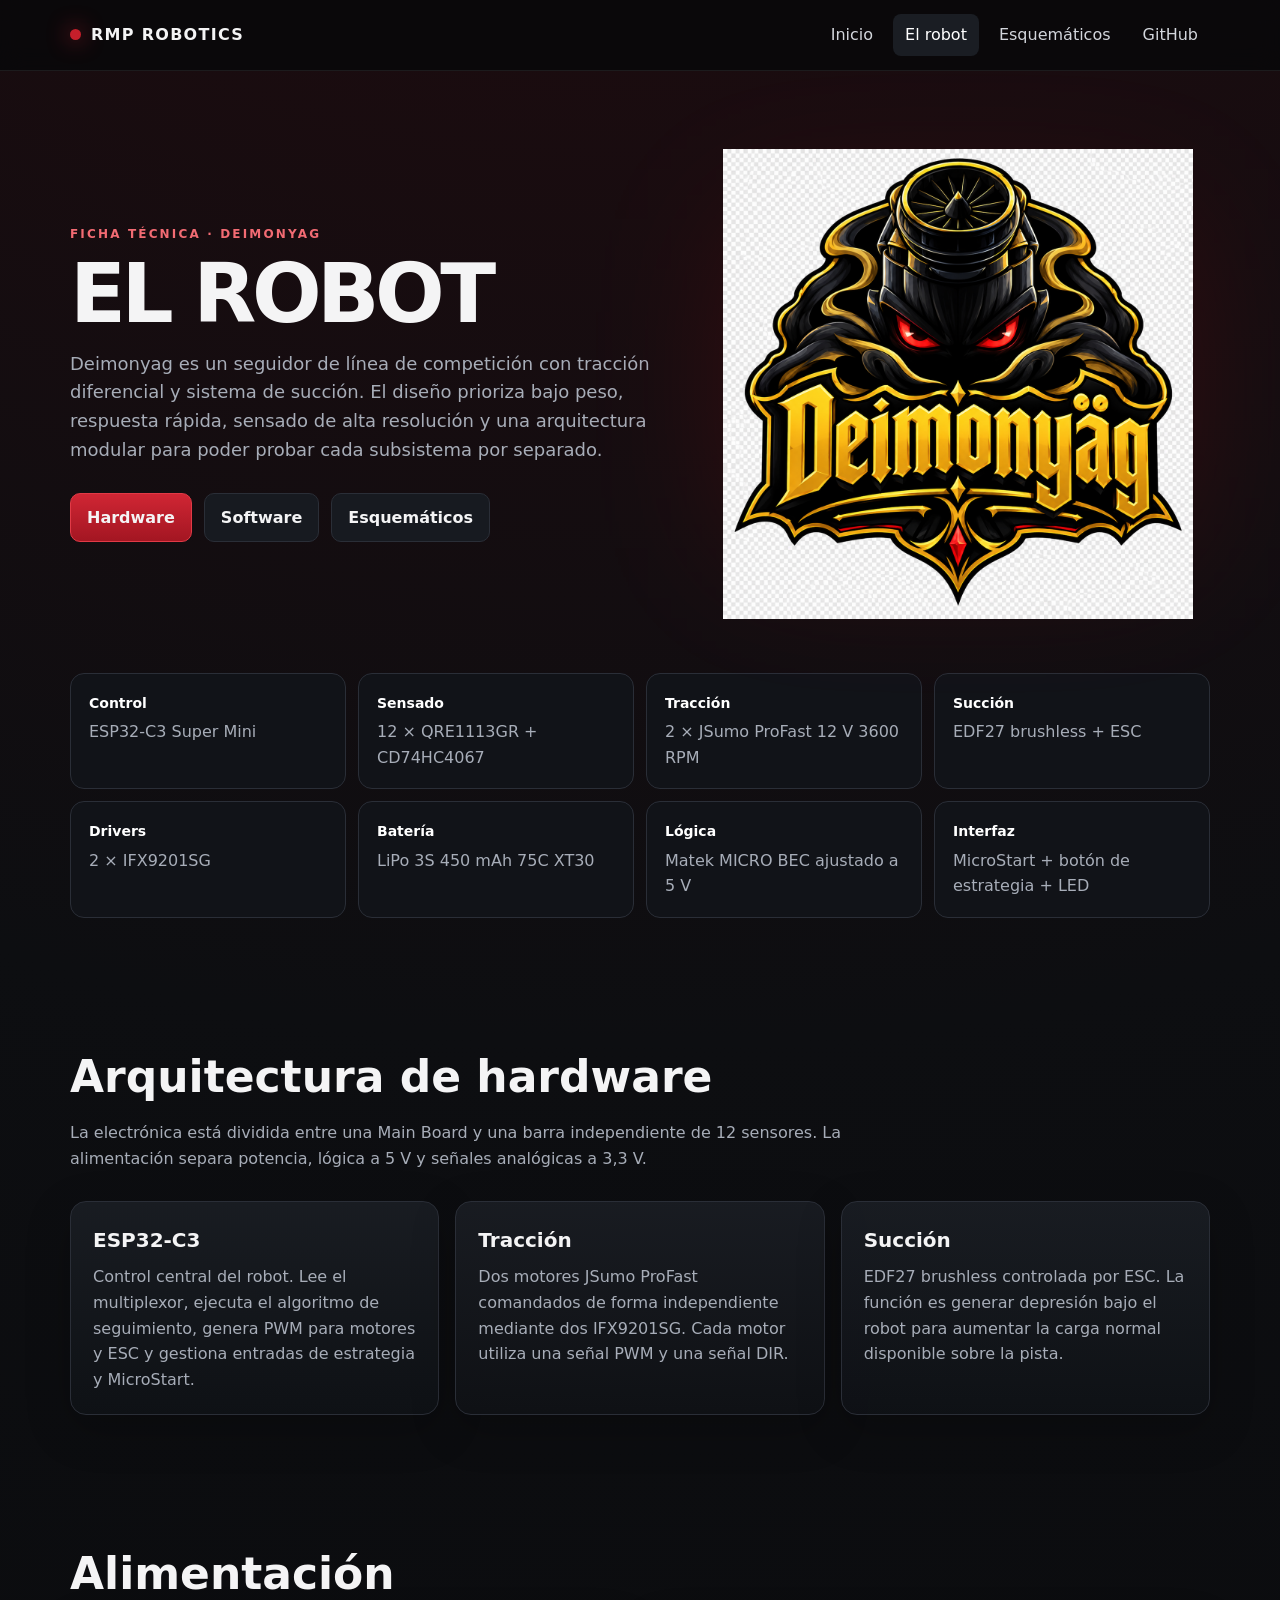
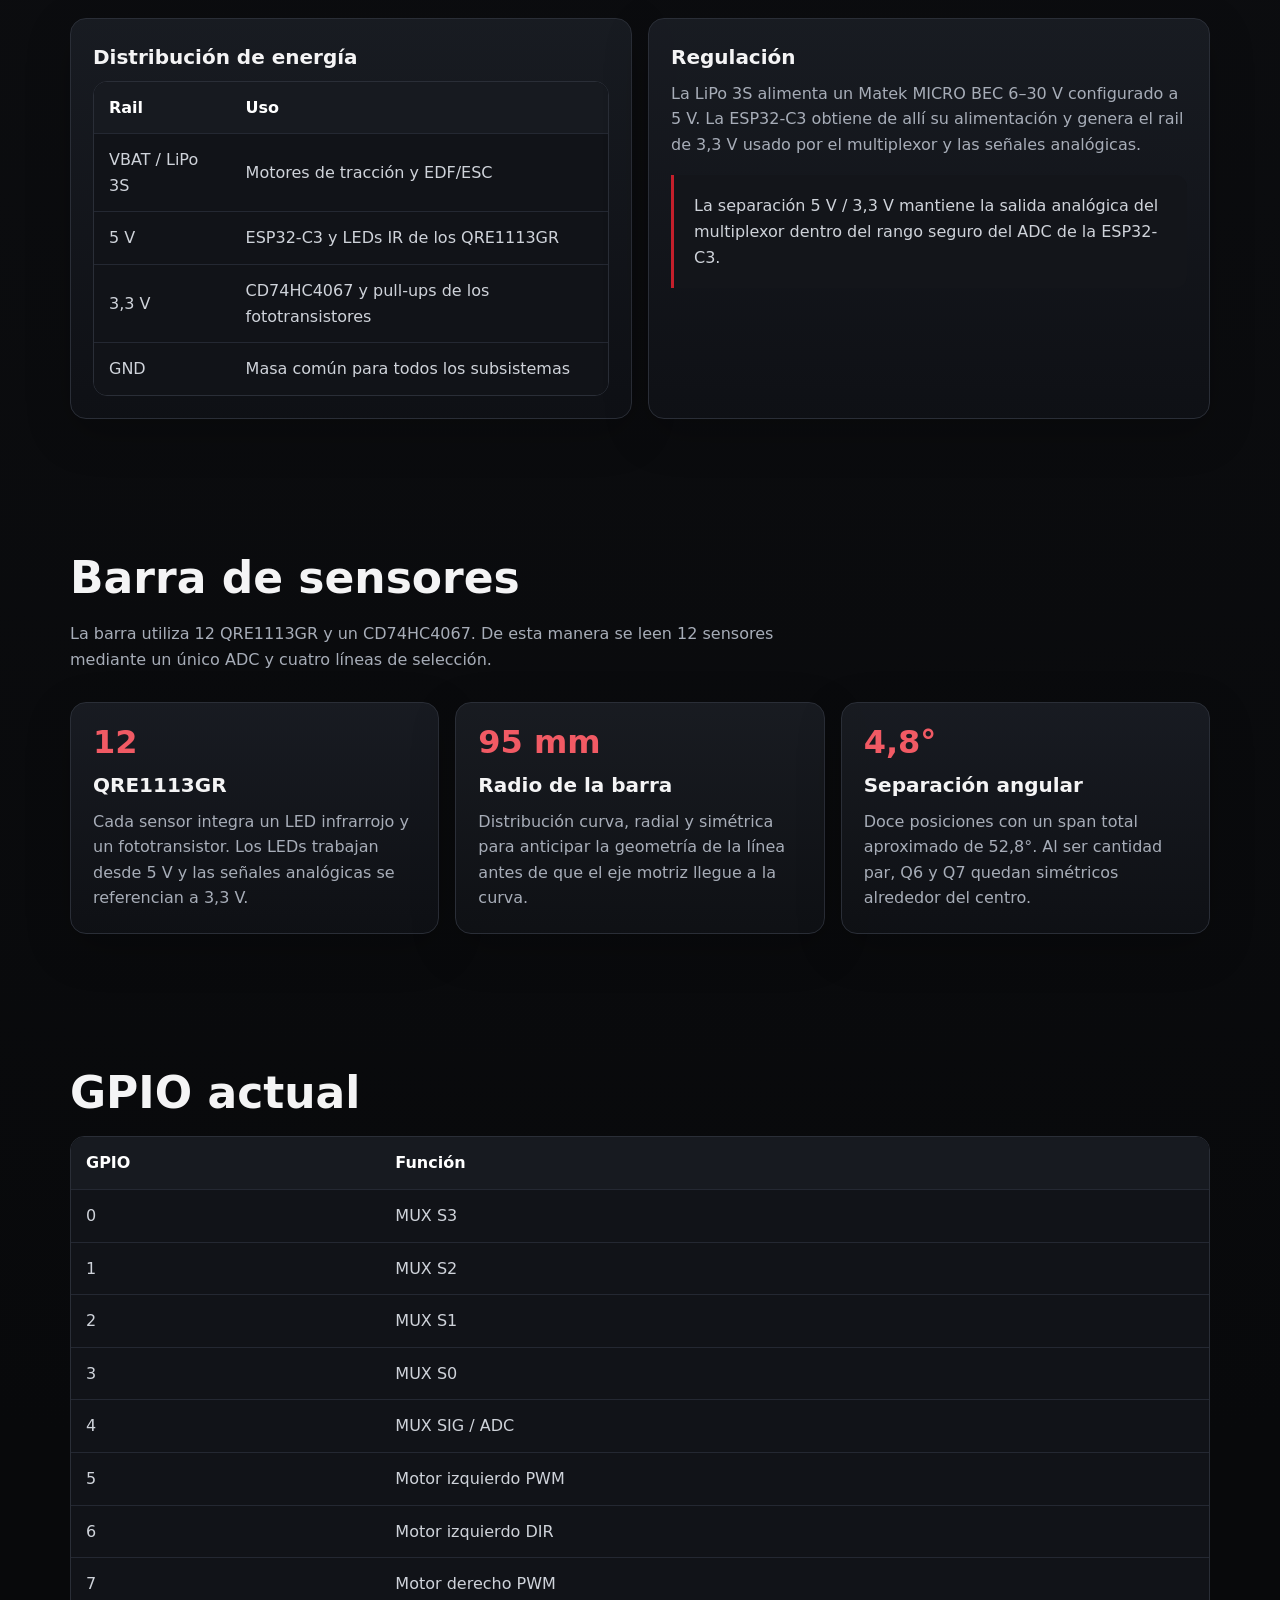
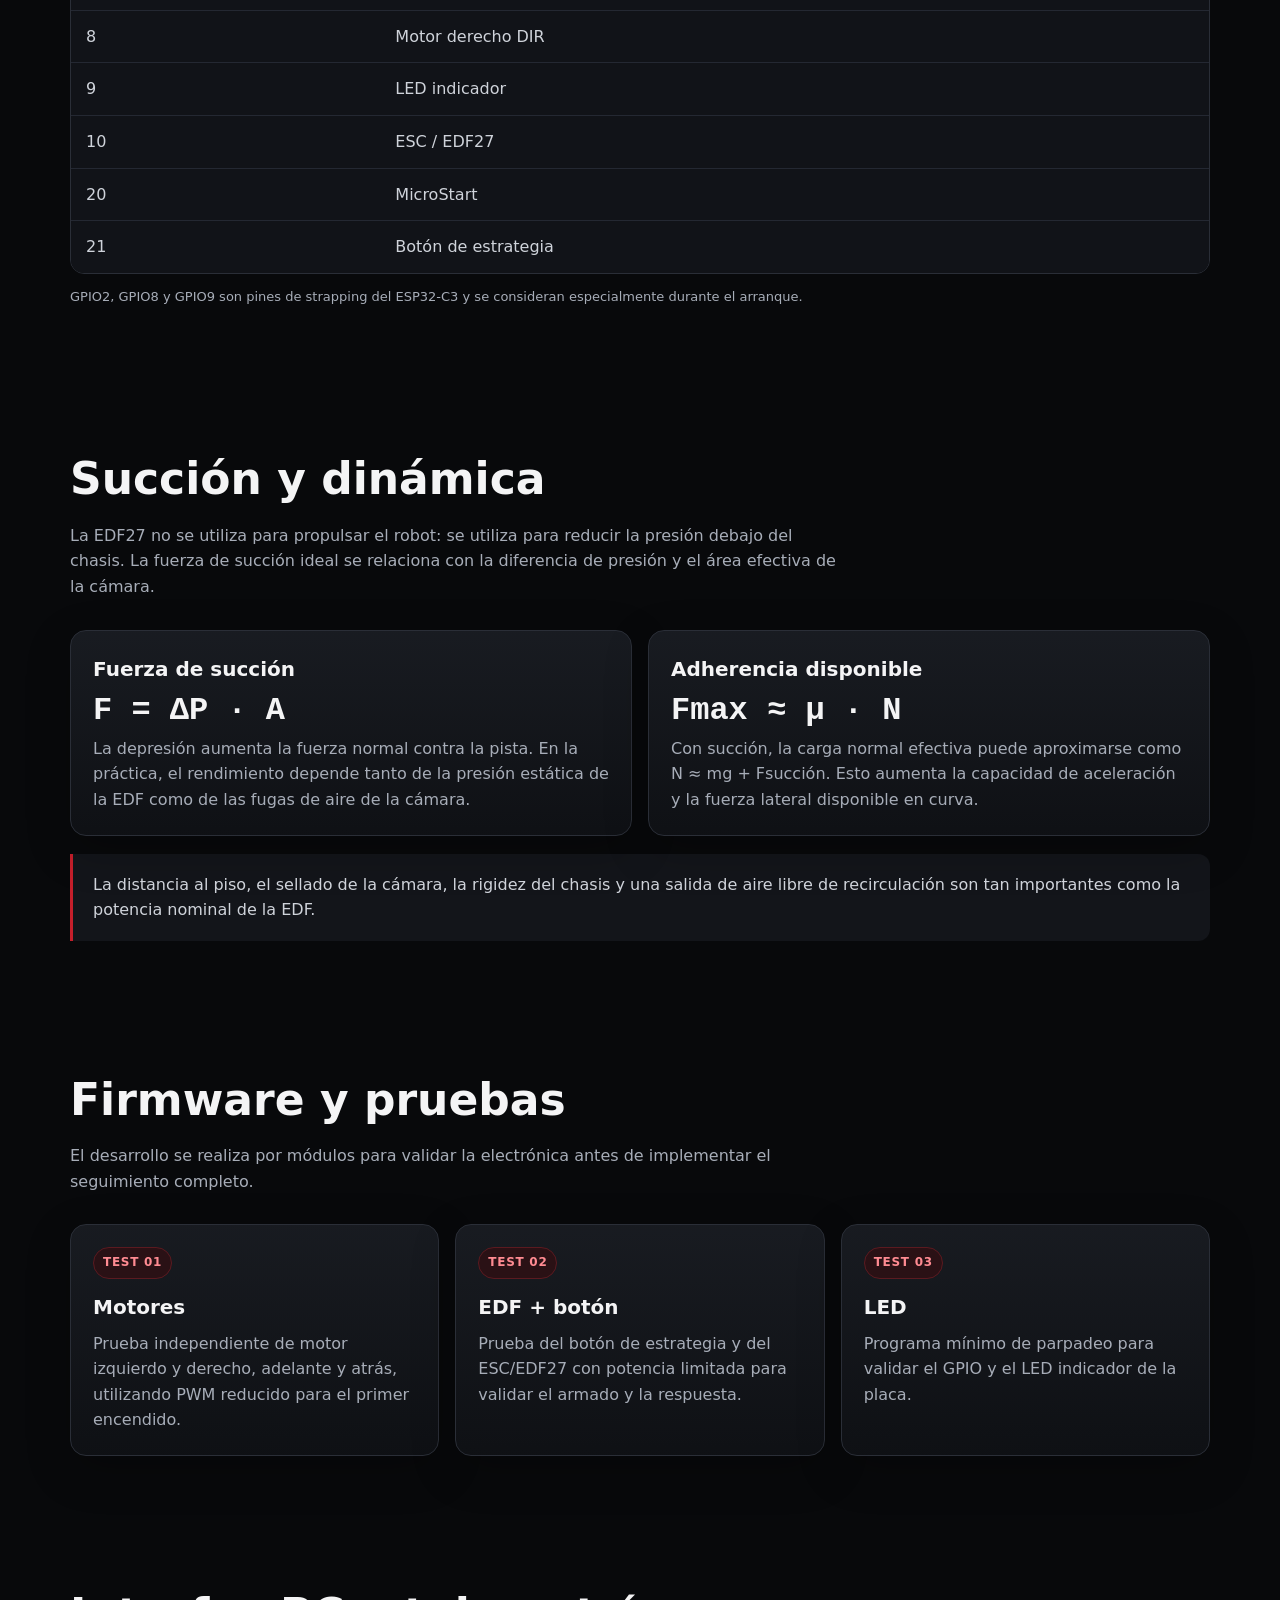
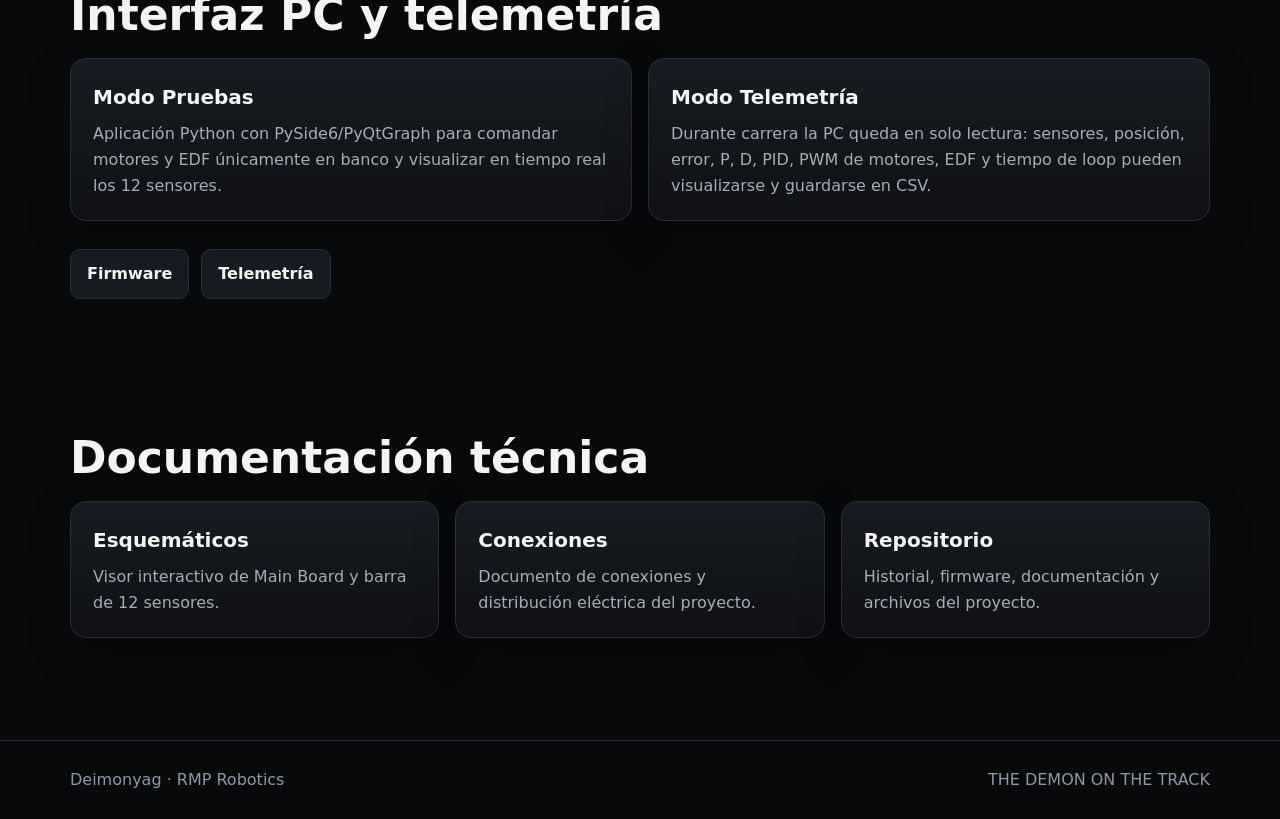
==== robot.html @ 83cc956a "Crear página técnica exclusiva de Deimonyag" ====
<!doctype html>
<html lang="es">
<head>
<meta charset="utf-8">
<meta name="viewport" content="width=device-width,initial-scale=1">
<meta name="description" content="Información técnica completa de Deimonyag, robot seguidor de línea de RMP Robotics.">
<title>Deimonyag · El robot</title>
<link rel="stylesheet" href="styles.css">
</head>
<body>
<header class="site-header">
  <nav class="nav">
    <a class="brand" href="index.html"><span class="brand-mark"></span> RMP ROBOTICS</a>
    <div class="nav-links">
      <a href="index.html">Inicio</a>
      <a class="active" href="robot.html">El robot</a>
      <a href="schematics.html">Esquemáticos</a>
      <a href="https://github.com/srampello/RMP_Deimonyag">GitHub</a>
    </div>
  </nav>
</header>

<main>
  <section class="hero" style="padding-bottom:30px">
    <div>
      <div class="eyebrow">Ficha técnica · Deimonyag</div>
      <h1 style="font-size:clamp(46px,7vw,82px)">EL ROBOT</h1>
      <p class="lead">Deimonyag es un seguidor de línea de competición con tracción diferencial y sistema de succión. El diseño prioriza bajo peso, respuesta rápida, sensado de alta resolución y una arquitectura modular para poder probar cada subsistema por separado.</p>
      <div class="actions">
        <a class="btn primary" href="#hardware">Hardware</a>
        <a class="btn" href="#software">Software</a>
        <a class="btn" href="schematics.html">Esquemáticos</a>
      </div>
    </div>
    <div class="hero-art"><img src="images/deimonyag.png" alt="Deimonyag"></div>
  </section>

  <section class="section tight">
    <div class="spec-grid">
      <div class="spec"><strong>Control</strong><span>ESP32-C3 Super Mini</span></div>
      <div class="spec"><strong>Sensado</strong><span>12 × QRE1113GR + CD74HC4067</span></div>
      <div class="spec"><strong>Tracción</strong><span>2 × JSumo ProFast 12 V 3600 RPM</span></div>
      <div class="spec"><strong>Succión</strong><span>EDF27 brushless + ESC</span></div>
      <div class="spec"><strong>Drivers</strong><span>2 × IFX9201SG</span></div>
      <div class="spec"><strong>Batería</strong><span>LiPo 3S 450 mAh 75C XT30</span></div>
      <div class="spec"><strong>Lógica</strong><span>Matek MICRO BEC ajustado a 5 V</span></div>
      <div class="spec"><strong>Interfaz</strong><span>MicroStart + botón de estrategia + LED</span></div>
    </div>
  </section>

  <section class="section" id="hardware">
    <h2 class="section-title">Arquitectura de hardware</h2>
    <p class="section-copy">La electrónica está dividida entre una Main Board y una barra independiente de 12 sensores. La alimentación separa potencia, lógica a 5 V y señales analógicas a 3,3 V.</p>
    <div class="grid">
      <div class="card"><h3>ESP32-C3</h3><p>Control central del robot. Lee el multiplexor, ejecuta el algoritmo de seguimiento, genera PWM para motores y ESC y gestiona entradas de estrategia y MicroStart.</p></div>
      <div class="card"><h3>Tracción</h3><p>Dos motores JSumo ProFast comandados de forma independiente mediante dos IFX9201SG. Cada motor utiliza una señal PWM y una señal DIR.</p></div>
      <div class="card"><h3>Succión</h3><p>EDF27 brushless controlada por ESC. La función es generar depresión bajo el robot para aumentar la carga normal disponible sobre la pista.</p></div>
    </div>
  </section>

  <section class="section">
    <h2 class="section-title">Alimentación</h2>
    <div class="grid two">
      <div class="card">
        <h3>Distribución de energía</h3>
        <div class="table-wrap">
          <table>
            <thead><tr><th>Rail</th><th>Uso</th></tr></thead>
            <tbody>
              <tr><td>VBAT / LiPo 3S</td><td>Motores de tracción y EDF/ESC</td></tr>
              <tr><td>5 V</td><td>ESP32-C3 y LEDs IR de los QRE1113GR</td></tr>
              <tr><td>3,3 V</td><td>CD74HC4067 y pull-ups de los fototransistores</td></tr>
              <tr><td>GND</td><td>Masa común para todos los subsistemas</td></tr>
            </tbody>
          </table>
        </div>
      </div>
      <div class="card">
        <h3>Regulación</h3>
        <p>La LiPo 3S alimenta un Matek MICRO BEC 6–30 V configurado a 5 V. La ESP32-C3 obtiene de allí su alimentación y genera el rail de 3,3 V usado por el multiplexor y las señales analógicas.</p>
        <div class="callout" style="margin-top:18px">La separación 5 V / 3,3 V mantiene la salida analógica del multiplexor dentro del rango seguro del ADC de la ESP32-C3.</div>
      </div>
    </div>
  </section>

  <section class="section" id="sensores">
    <h2 class="section-title">Barra de sensores</h2>
    <p class="section-copy">La barra utiliza 12 QRE1113GR y un CD74HC4067. De esta manera se leen 12 sensores mediante un único ADC y cuatro líneas de selección.</p>
    <div class="grid">
      <div class="card"><div class="big accent">12</div><h3>QRE1113GR</h3><p>Cada sensor integra un LED infrarrojo y un fototransistor. Los LEDs trabajan desde 5 V y las señales analógicas se referencian a 3,3 V.</p></div>
      <div class="card"><div class="big accent">95 mm</div><h3>Radio de la barra</h3><p>Distribución curva, radial y simétrica para anticipar la geometría de la línea antes de que el eje motriz llegue a la curva.</p></div>
      <div class="card"><div class="big accent">4,8°</div><h3>Separación angular</h3><p>Doce posiciones con un span total aproximado de 52,8°. Al ser cantidad par, Q6 y Q7 quedan simétricos alrededor del centro.</p></div>
    </div>
  </section>

  <section class="section">
    <h2 class="section-title">GPIO actual</h2>
    <div class="table-wrap">
      <table>
        <thead><tr><th>GPIO</th><th>Función</th></tr></thead>
        <tbody>
          <tr><td>0</td><td>MUX S3</td></tr>
          <tr><td>1</td><td>MUX S2</td></tr>
          <tr><td>2</td><td>MUX S1</td></tr>
          <tr><td>3</td><td>MUX S0</td></tr>
          <tr><td>4</td><td>MUX SIG / ADC</td></tr>
          <tr><td>5</td><td>Motor izquierdo PWM</td></tr>
          <tr><td>6</td><td>Motor izquierdo DIR</td></tr>
          <tr><td>7</td><td>Motor derecho PWM</td></tr>
          <tr><td>8</td><td>Motor derecho DIR</td></tr>
          <tr><td>9</td><td>LED indicador</td></tr>
          <tr><td>10</td><td>ESC / EDF27</td></tr>
          <tr><td>20</td><td>MicroStart</td></tr>
          <tr><td>21</td><td>Botón de estrategia</td></tr>
        </tbody>
      </table>
    </div>
    <p class="small">GPIO2, GPIO8 y GPIO9 son pines de strapping del ESP32-C3 y se consideran especialmente durante el arranque.</p>
  </section>

  <section class="section">
    <h2 class="section-title">Succión y dinámica</h2>
    <p class="section-copy">La EDF27 no se utiliza para propulsar el robot: se utiliza para reducir la presión debajo del chasis. La fuerza de succión ideal se relaciona con la diferencia de presión y el área efectiva de la cámara.</p>
    <div class="grid two">
      <div class="card"><h3>Fuerza de succión</h3><div class="big mono">F = ΔP · A</div><p>La depresión aumenta la fuerza normal contra la pista. En la práctica, el rendimiento depende tanto de la presión estática de la EDF como de las fugas de aire de la cámara.</p></div>
      <div class="card"><h3>Adherencia disponible</h3><div class="big mono">Fmax ≈ μ · N</div><p>Con succión, la carga normal efectiva puede aproximarse como N ≈ mg + Fsucción. Esto aumenta la capacidad de aceleración y la fuerza lateral disponible en curva.</p></div>
    </div>
    <div class="callout" style="margin-top:18px">La distancia al piso, el sellado de la cámara, la rigidez del chasis y una salida de aire libre de recirculación son tan importantes como la potencia nominal de la EDF.</div>
  </section>

  <section class="section" id="software">
    <h2 class="section-title">Firmware y pruebas</h2>
    <p class="section-copy">El desarrollo se realiza por módulos para validar la electrónica antes de implementar el seguimiento completo.</p>
    <div class="grid">
      <div class="card"><span class="pill">TEST 01</span><h3 style="margin-top:12px">Motores</h3><p>Prueba independiente de motor izquierdo y derecho, adelante y atrás, utilizando PWM reducido para el primer encendido.</p></div>
      <div class="card"><span class="pill">TEST 02</span><h3 style="margin-top:12px">EDF + botón</h3><p>Prueba del botón de estrategia y del ESC/EDF27 con potencia limitada para validar el armado y la respuesta.</p></div>
      <div class="card"><span class="pill">TEST 03</span><h3 style="margin-top:12px">LED</h3><p>Programa mínimo de parpadeo para validar el GPIO y el LED indicador de la placa.</p></div>
    </div>
  </section>

  <section class="section">
    <h2 class="section-title">Interfaz PC y telemetría</h2>
    <div class="grid two">
      <div class="card"><h3>Modo Pruebas</h3><p>Aplicación Python con PySide6/PyQtGraph para comandar motores y EDF únicamente en banco y visualizar en tiempo real los 12 sensores.</p></div>
      <div class="card"><h3>Modo Telemetría</h3><p>Durante carrera la PC queda en solo lectura: sensores, posición, error, P, D, PID, PWM de motores, EDF y tiempo de loop pueden visualizarse y guardarse en CSV.</p></div>
    </div>
    <div class="actions"><a class="btn" href="https://github.com/srampello/RMP_Deimonyag/tree/master/firmware">Firmware</a><a class="btn" href="https://github.com/srampello/RMP_Deimonyag/tree/master/telemetry">Telemetría</a></div>
  </section>

  <section class="section">
    <h2 class="section-title">Documentación técnica</h2>
    <div class="grid">
      <a class="card" href="schematics.html"><h3>Esquemáticos</h3><p>Visor interactivo de Main Board y barra de 12 sensores.</p></a>
      <a class="card" href="https://github.com/srampello/RMP_Deimonyag/blob/master/docs/CONEXIONES.md"><h3>Conexiones</h3><p>Documento de conexiones y distribución eléctrica del proyecto.</p></a>
      <a class="card" href="https://github.com/srampello/RMP_Deimonyag"><h3>Repositorio</h3><p>Historial, firmware, documentación y archivos del proyecto.</p></a>
    </div>
  </section>
</main>

<footer class="site-footer"><div class="footer-inner"><span>Deimonyag · RMP Robotics</span><span>THE DEMON ON THE TRACK</span></div></footer>
</body>
</html>
---- styles.css ----
:root{--bg:#08090b;--panel:#111318;--panel2:#171a20;--line:#2a2e37;--text:#f4f4f5;--muted:#a7adb8;--red:#c51f2b;--red2:#7f111b;--white:#fff;--max:1180px;font-family:Inter,ui-sans-serif,system-ui,-apple-system,Segoe UI,Roboto,Arial,sans-serif;color-scheme:dark}*{box-sizing:border-box}html{scroll-behavior:smooth}body{margin:0;background:radial-gradient(circle at 50% -20%,#2a090d 0,#0d0e11 32%,#08090b 62%);color:var(--text);line-height:1.6}a{color:inherit;text-decoration:none}img{max-width:100%;display:block}.site-header{position:sticky;top:0;z-index:30;background:rgba(8,9,11,.88);backdrop-filter:blur(12px);border-bottom:1px solid rgba(255,255,255,.08)}.nav{max-width:var(--max);margin:auto;padding:14px 20px;display:flex;align-items:center;gap:18px}.brand{display:flex;align-items:center;gap:10px;font-weight:800;letter-spacing:.08em}.brand-mark{width:11px;height:11px;border-radius:50%;background:var(--red);box-shadow:0 0 22px var(--red)}.nav-links{margin-left:auto;display:flex;gap:8px;flex-wrap:wrap}.nav-links a{padding:8px 12px;border-radius:8px;color:#d3d6dc}.nav-links a:hover,.nav-links a.active{background:#1a1d23;color:#fff}.hero{max-width:var(--max);margin:auto;padding:78px 20px 54px;display:grid;grid-template-columns:1.08fr .92fr;gap:44px;align-items:center}.eyebrow{color:#f26b73;font-size:12px;font-weight:800;letter-spacing:.18em;text-transform:uppercase}.hero h1{font-size:clamp(48px,8vw,92px);line-height:.92;margin:12px 0 18px;letter-spacing:-.055em}.tagline{font-size:clamp(17px,2vw,24px);font-weight:700;color:#dfe2e8;letter-spacing:.08em}.lead{max-width:700px;color:var(--muted);font-size:18px}.actions{display:flex;gap:12px;flex-wrap:wrap;margin-top:28px}.btn{display:inline-flex;align-items:center;justify-content:center;padding:11px 16px;border-radius:10px;border:1px solid var(--line);background:#171a20;font-weight:700}.btn.primary{background:linear-gradient(180deg,#d02634,#a31622);border-color:#e13a46}.btn:hover{transform:translateY(-1px);filter:brightness(1.08)}.hero-art{position:relative}.hero-art:before{content:"";position:absolute;inset:15% 7%;background:#b20f1a;filter:blur(75px);opacity:.22}.hero-art img{position:relative;margin:auto;max-height:470px;object-fit:contain}.section{max-width:var(--max);margin:auto;padding:62px 20px}.section.tight{padding-top:24px}.section-title{font-size:clamp(28px,4vw,44px);margin:0 0 8px}.section-copy{color:var(--muted);max-width:780px;margin:0 0 30px}.grid{display:grid;grid-template-columns:repeat(3,1fr);gap:16px}.grid.two{grid-template-columns:repeat(2,1fr)}.card{background:linear-gradient(180deg,rgba(25,28,34,.96),rgba(15,17,21,.96));border:1px solid var(--line);border-radius:16px;padding:22px;box-shadow:0 14px 45px rgba(0,0,0,.22)}.card h3{margin:0 0 8px;font-size:20px}.card p{margin:0;color:var(--muted)}.card .big{font-size:32px;font-weight:850;line-height:1.1;margin-bottom:8px}.accent{color:#f15a64}.spec-grid{display:grid;grid-template-columns:repeat(4,1fr);gap:12px}.spec{padding:18px;background:#111318;border:1px solid var(--line);border-radius:14px}.spec strong{display:block;font-size:14px;color:#fff}.spec span{display:block;color:var(--muted);margin-top:5px}.table-wrap{overflow:auto;border:1px solid var(--line);border-radius:14px}table{width:100%;border-collapse:collapse;background:#111318}th,td{padding:13px 15px;text-align:left;border-bottom:1px solid #242832}th{color:#fff;background:#171a20}td{color:#cfd3da}tr:last-child td{border-bottom:0}.callout{border-left:3px solid var(--red);background:#13151a;padding:18px 20px;border-radius:0 12px 12px 0;color:#cfd3da}.site-footer{margin-top:40px;border-top:1px solid var(--line);color:#9097a3}.footer-inner{max-width:var(--max);margin:auto;padding:26px 20px;display:flex;justify-content:space-between;gap:14px;flex-wrap:wrap}.viewer-shell{max-width:1500px;margin:auto;padding:20px}.viewer-tabs{display:flex;gap:8px;flex-wrap:wrap;margin:0 0 12px}.viewer-tabs button,.toolbar button{border:1px solid #343b46;background:#181d24;color:#fff;padding:8px 12px;border-radius:8px;cursor:pointer}.viewer-tabs button.active{background:#fff;color:#111}.viewer{height:calc(100vh - 225px);min-height:560px;border:1px solid var(--line);border-radius:14px;background:#fff;overflow:hidden;position:relative}.svg-stage{width:100%;height:100%;overflow:hidden;cursor:grab;position:relative;background:#fff}.svg-stage.dragging{cursor:grabbing}.svg-stage img{position:absolute;left:50%;top:50%;max-width:none;max-height:none;transform-origin:center center;user-select:none;-webkit-user-drag:none}.toolbar{position:absolute;right:12px;top:12px;z-index:3;display:flex;gap:6px}.toolbar button{background:#111d;backdrop-filter:blur(6px)}.hint{font-size:13px;color:var(--muted);margin:0 0 10px}.error{position:absolute;inset:0;display:flex;align-items:center;justify-content:center;padding:24px;color:#111;background:#fff;text-align:center;z-index:2}.hidden{display:none!important}.image-card{overflow:hidden;padding:0}.image-card img{width:100%;height:100%;min-height:280px;object-fit:cover}.pill{display:inline-flex;padding:5px 9px;border-radius:999px;background:#2a1115;border:1px solid #5b1a20;color:#ff8b92;font-size:12px;font-weight:800;letter-spacing:.06em}.mono{font-family:ui-monospace,SFMono-Regular,Menlo,Consolas,monospace}.small{font-size:13px;color:var(--muted)}@media(max-width:900px){.hero{grid-template-columns:1fr;padding-top:48px}.hero-art{order:-1}.hero-art img{max-height:320px}.grid,.grid.two,.spec-grid{grid-template-columns:1fr 1fr}.viewer{height:70vh;min-height:480px}}@media(max-width:620px){.nav{align-items:flex-start;flex-direction:column}.nav-links{margin-left:0}.hero h1{font-size:52px}.grid,.grid.two,.spec-grid{grid-template-columns:1fr}.section{padding:44px 16px}.hero{padding:38px 16px}.viewer-shell{padding:12px}.viewer{min-height:430px}.footer-inner{flex-direction:column}}
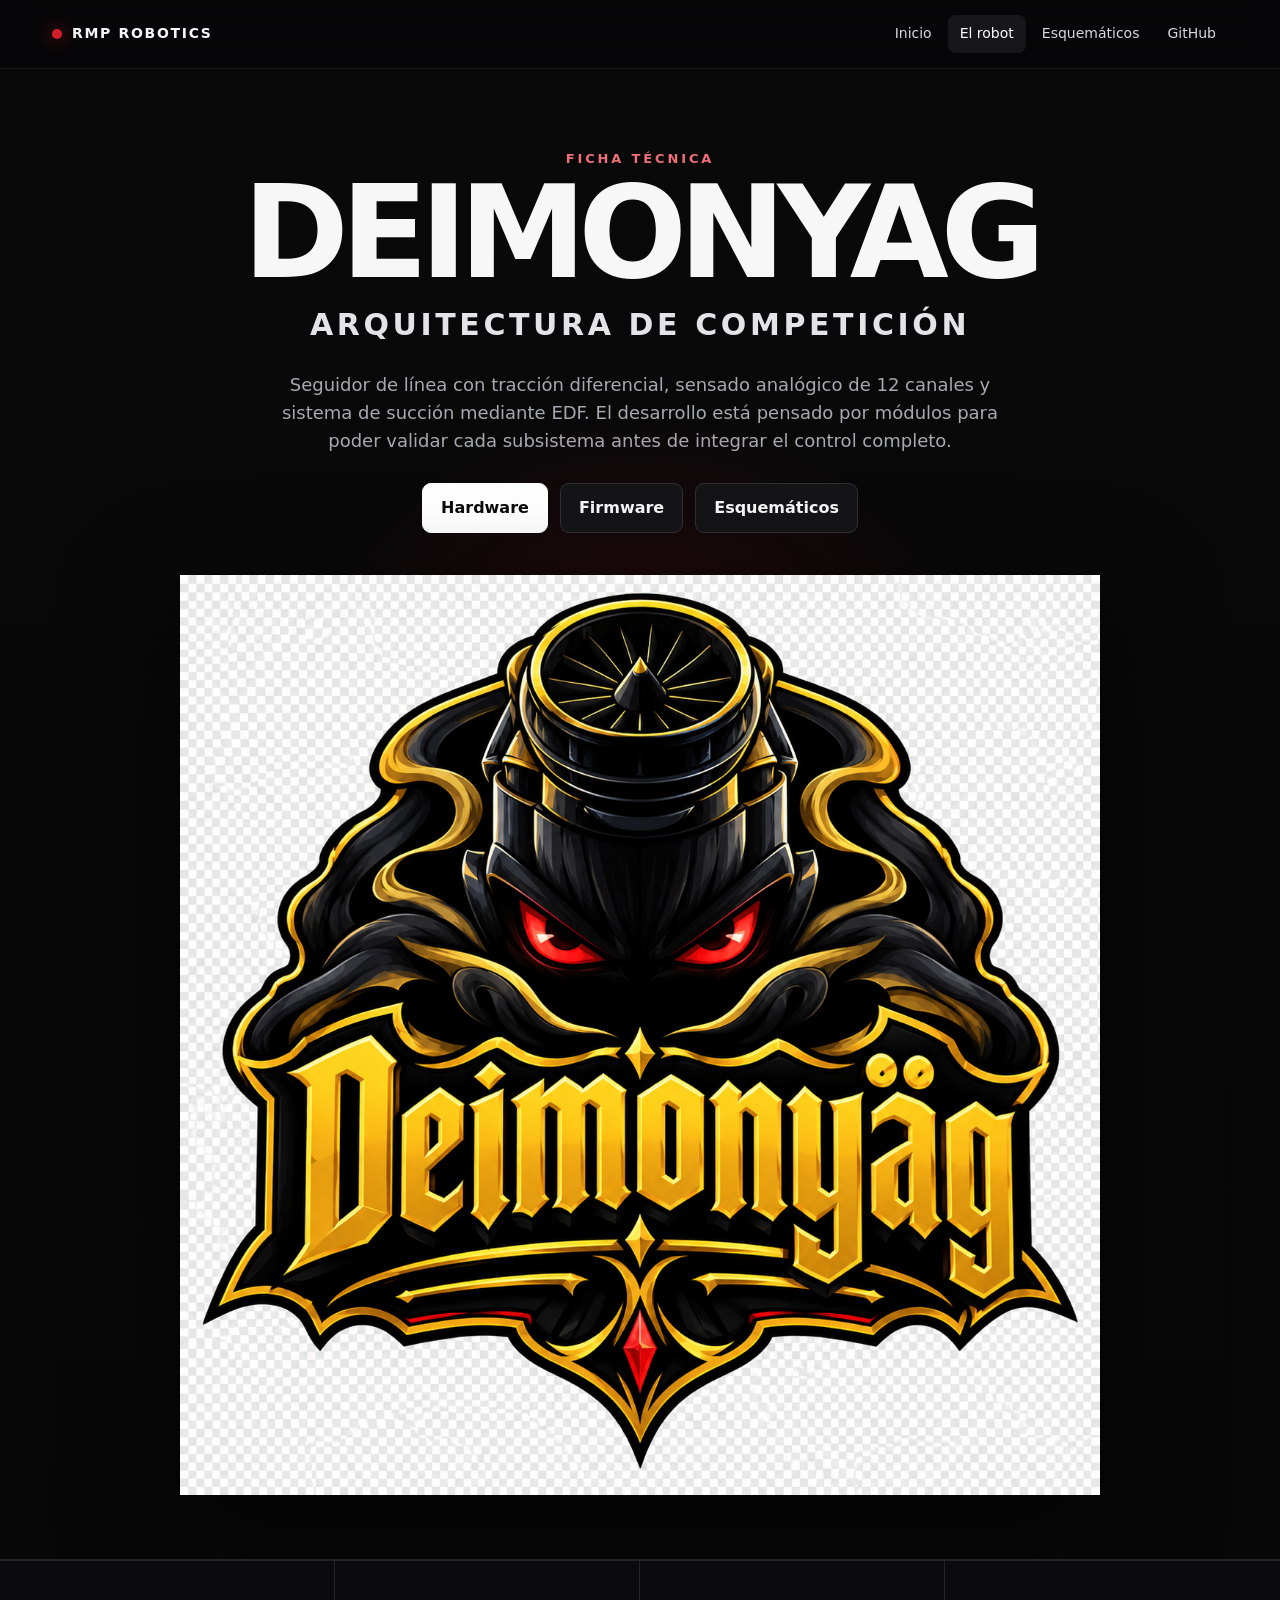
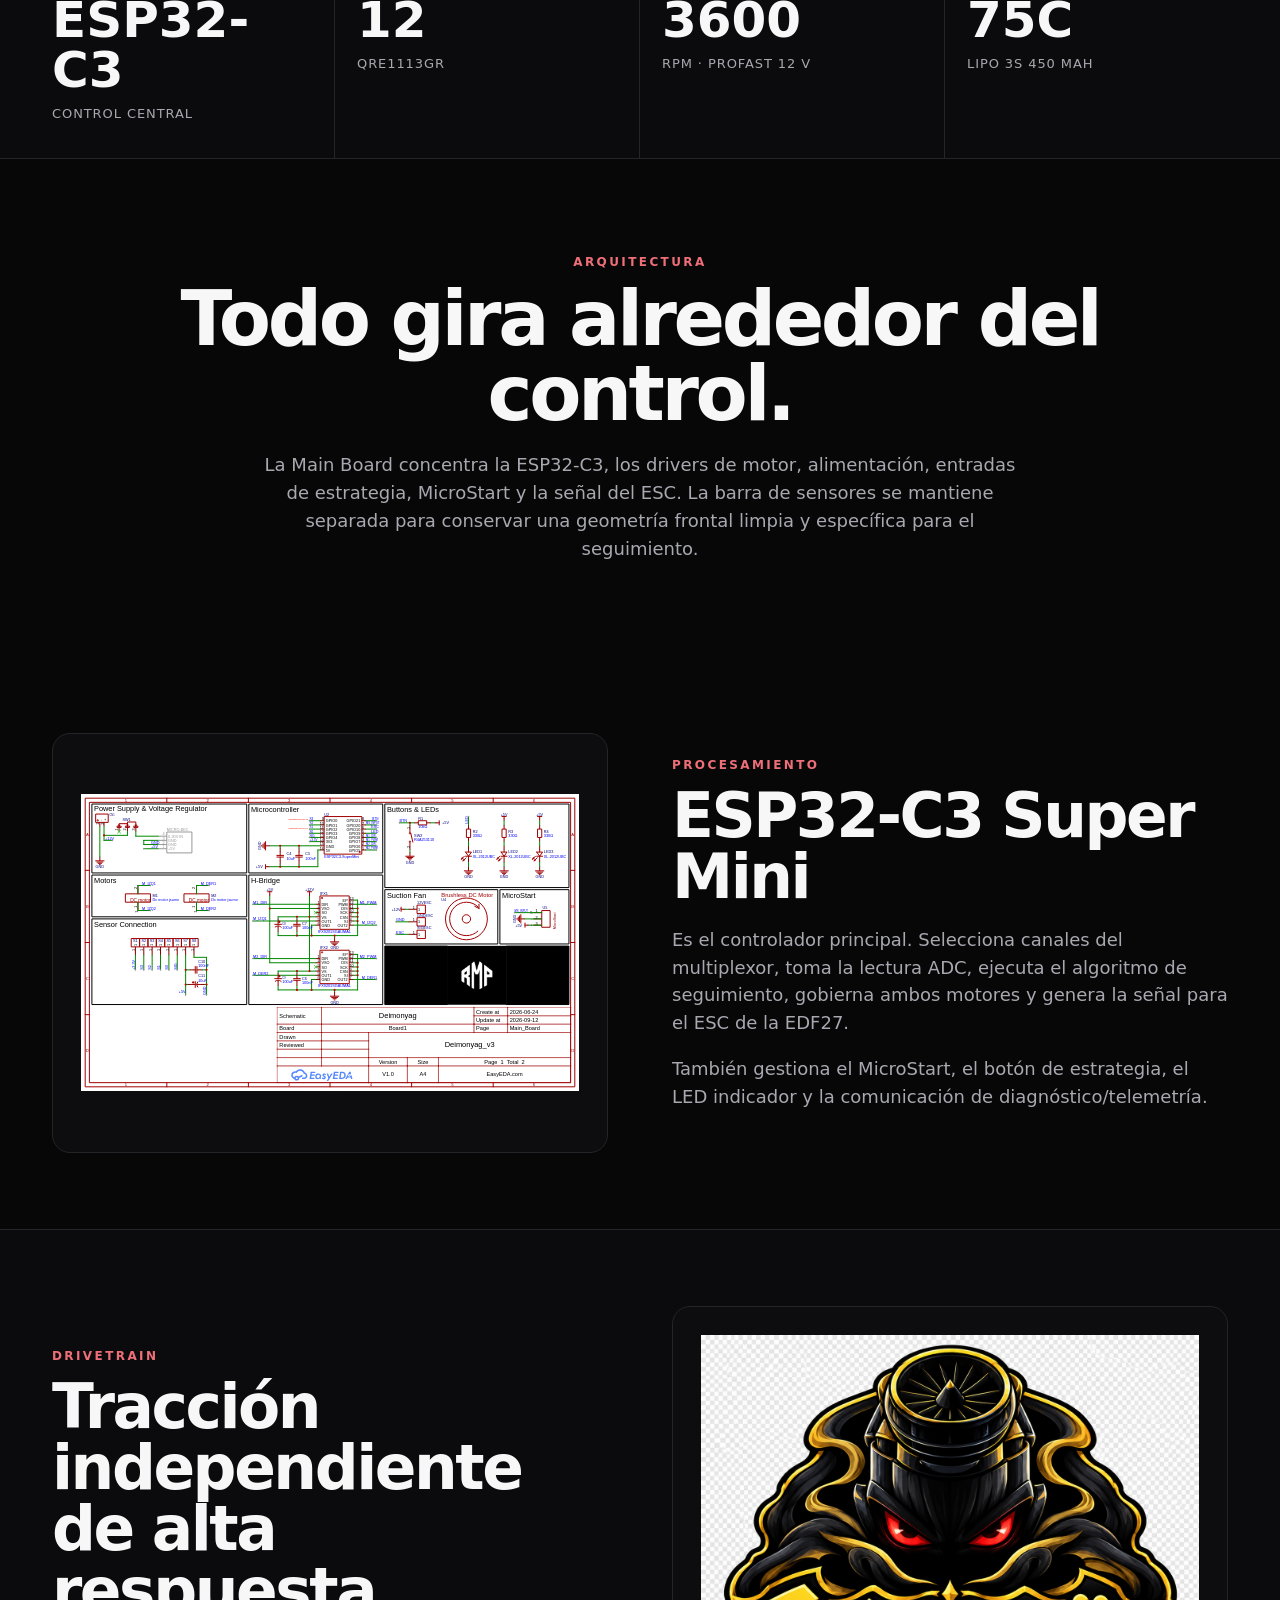
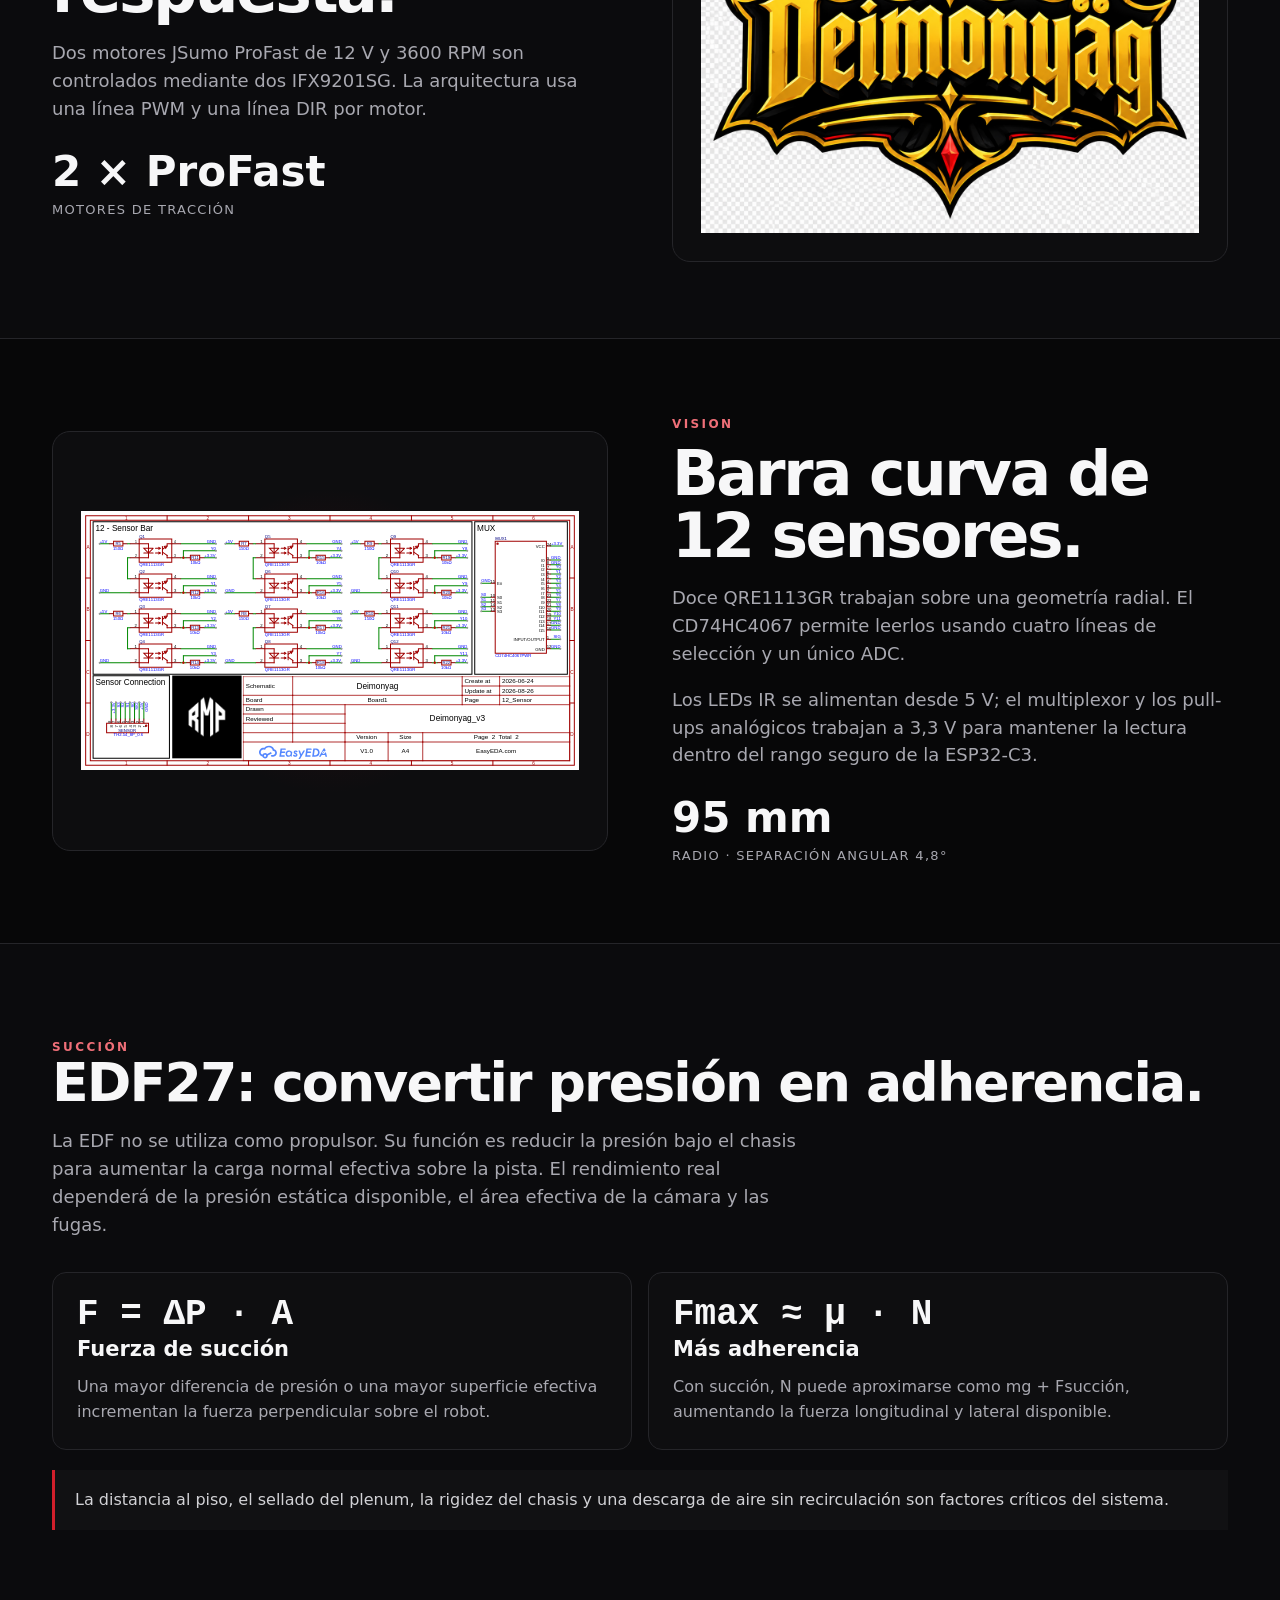
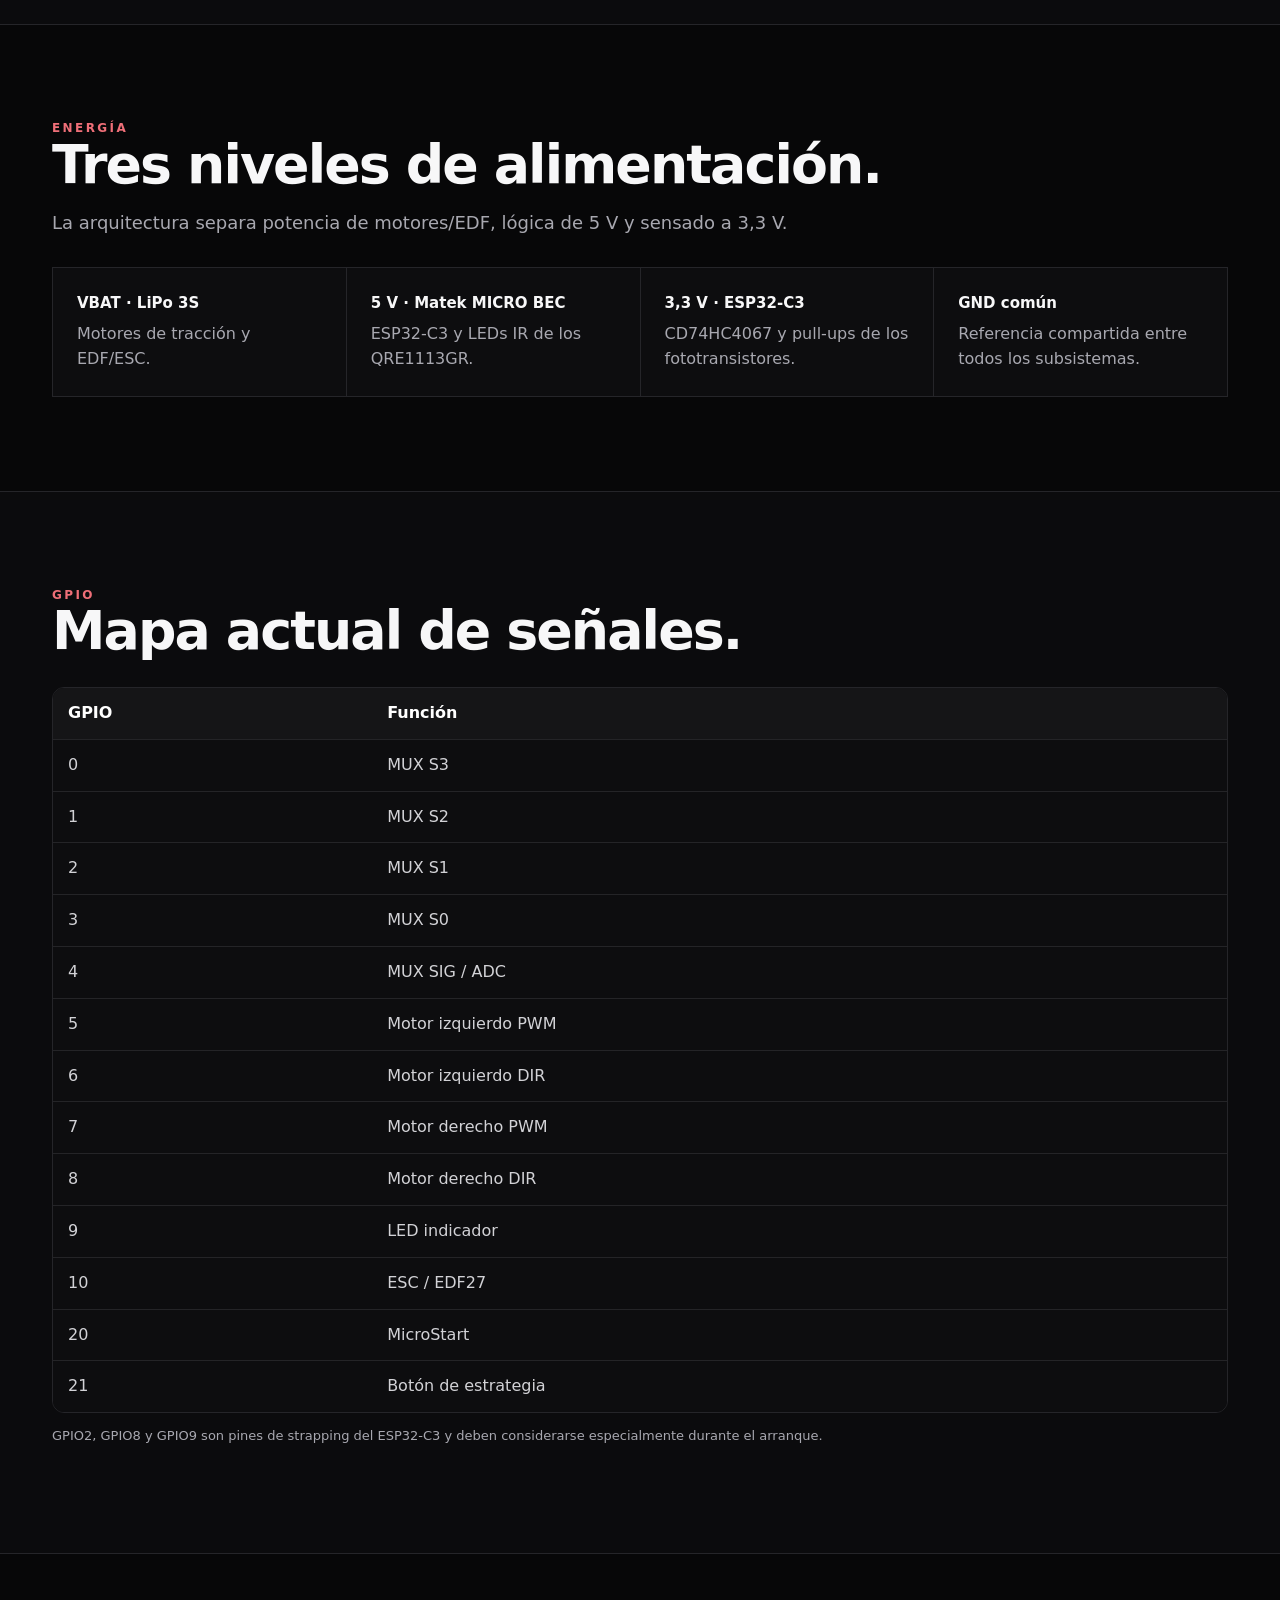
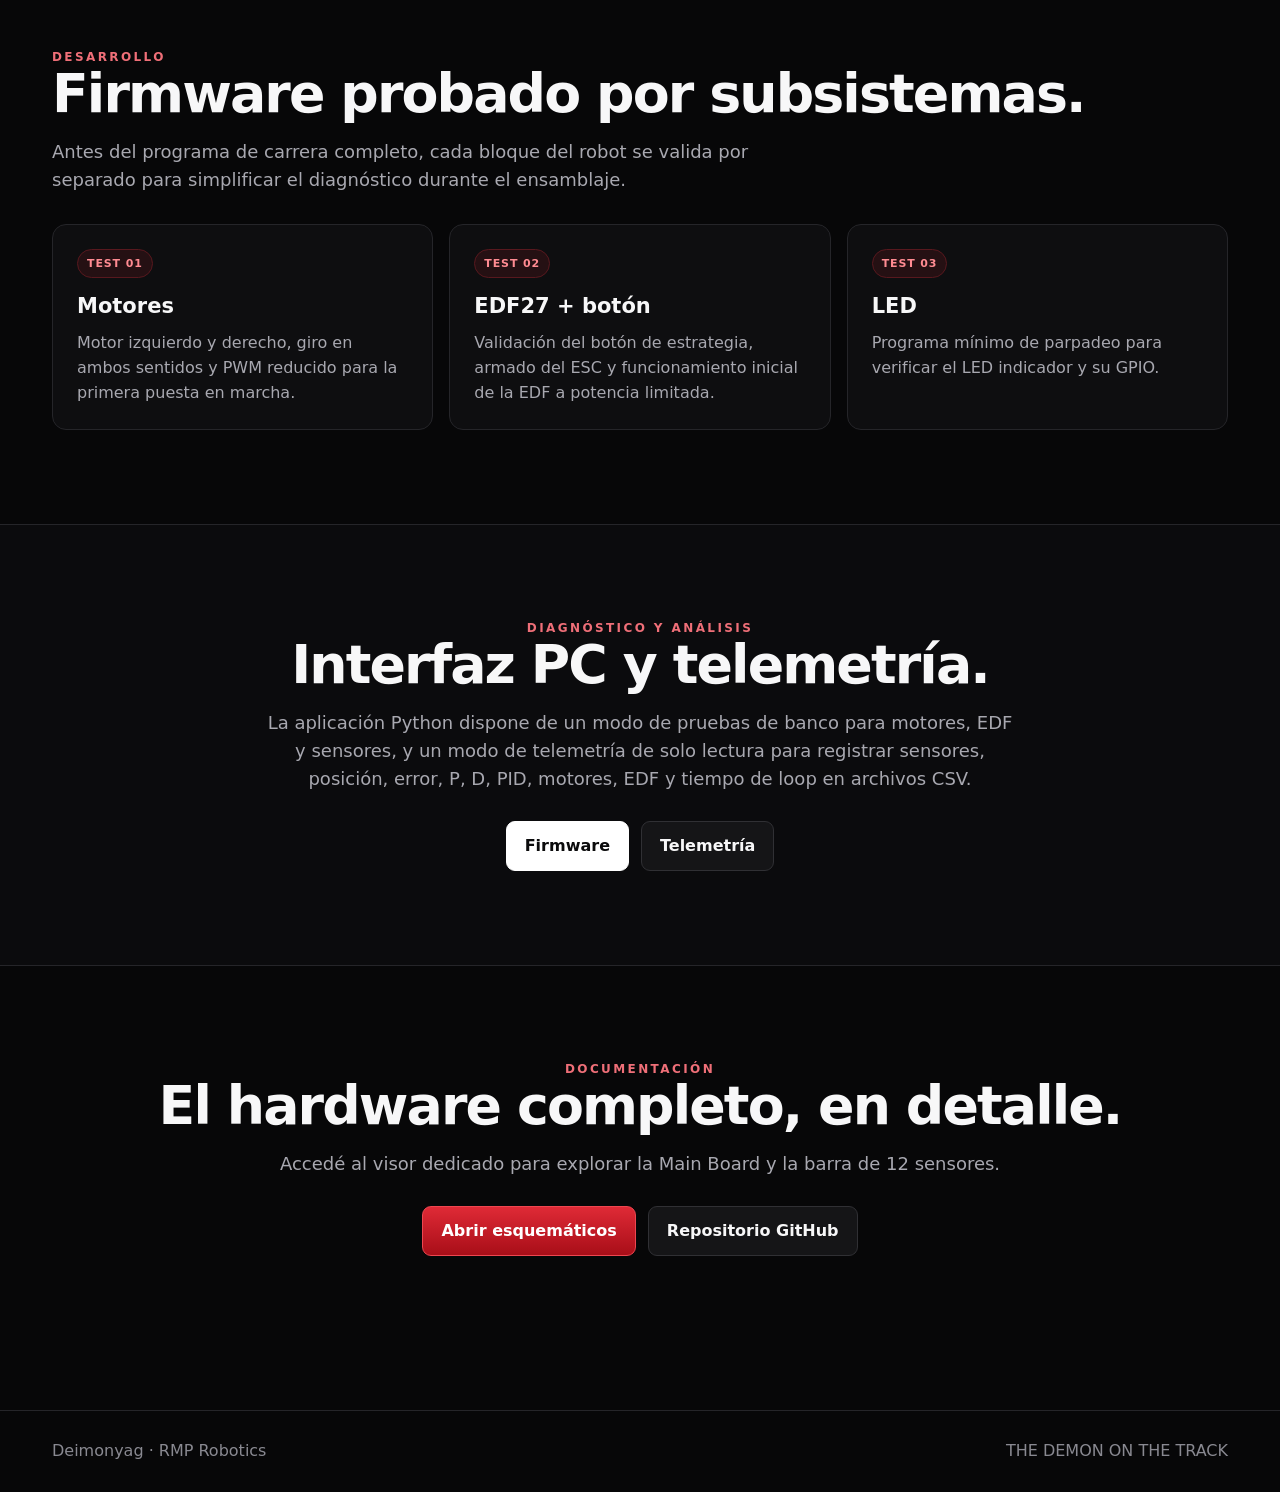
==== commit 91f6600b: "Rediseñar página técnica del robot" ====
--- a/robot.html
+++ b/robot.html
@@ -3,7 +3,7 @@
 <head>
 <meta charset="utf-8">
 <meta name="viewport" content="width=device-width,initial-scale=1">
-<meta name="description" content="Información técnica completa de Deimonyag, robot seguidor de línea de RMP Robotics.">
+<meta name="description" content="Información técnica completa de Deimonyag, robot seguidor de línea de competición de RMP Robotics.">
 <title>Deimonyag · El robot</title>
 <link rel="stylesheet" href="styles.css">
 </head>
@@ -21,142 +21,137 @@
 </header>
 
 <main>
-  <section class="hero" style="padding-bottom:30px">
-    <div>
-      <div class="eyebrow">Ficha técnica · Deimonyag</div>
-      <h1 style="font-size:clamp(46px,7vw,82px)">EL ROBOT</h1>
-      <p class="lead">Deimonyag es un seguidor de línea de competición con tracción diferencial y sistema de succión. El diseño prioriza bajo peso, respuesta rápida, sensado de alta resolución y una arquitectura modular para poder probar cada subsistema por separado.</p>
-      <div class="actions">
-        <a class="btn primary" href="#hardware">Hardware</a>
-        <a class="btn" href="#software">Software</a>
-        <a class="btn" href="schematics.html">Esquemáticos</a>
-      </div>
-    </div>
-    <div class="hero-art"><img src="images/deimonyag.png" alt="Deimonyag"></div>
-  </section>
-
-  <section class="section tight">
-    <div class="spec-grid">
-      <div class="spec"><strong>Control</strong><span>ESP32-C3 Super Mini</span></div>
-      <div class="spec"><strong>Sensado</strong><span>12 × QRE1113GR + CD74HC4067</span></div>
-      <div class="spec"><strong>Tracción</strong><span>2 × JSumo ProFast 12 V 3600 RPM</span></div>
-      <div class="spec"><strong>Succión</strong><span>EDF27 brushless + ESC</span></div>
-      <div class="spec"><strong>Drivers</strong><span>2 × IFX9201SG</span></div>
-      <div class="spec"><strong>Batería</strong><span>LiPo 3S 450 mAh 75C XT30</span></div>
-      <div class="spec"><strong>Lógica</strong><span>Matek MICRO BEC ajustado a 5 V</span></div>
-      <div class="spec"><strong>Interfaz</strong><span>MicroStart + botón de estrategia + LED</span></div>
+  <section class="hero-product" style="min-height:72vh">
+    <div class="hero-product-inner">
+      <div class="hero-kicker">Ficha técnica</div>
+      <h1 class="hero-title">DEIMONYAG</h1>
+      <div class="hero-sub">ARQUITECTURA DE COMPETICIÓN</div>
+      <p class="hero-copy">Seguidor de línea con tracción diferencial, sensado analógico de 12 canales y sistema de succión mediante EDF. El desarrollo está pensado por módulos para poder validar cada subsistema antes de integrar el control completo.</p>
+      <div class="actions"><a class="btn primary" href="#hardware">Hardware</a><a class="btn" href="#software">Firmware</a><a class="btn" href="schematics.html">Esquemáticos</a></div>
+      <img class="hero-robot" src="images/deimonyag.png" alt="Deimonyag">
     </div>
   </section>
 
-  <section class="section" id="hardware">
-    <h2 class="section-title">Arquitectura de hardware</h2>
-    <p class="section-copy">La electrónica está dividida entre una Main Board y una barra independiente de 12 sensores. La alimentación separa potencia, lógica a 5 V y señales analógicas a 3,3 V.</p>
-    <div class="grid">
-      <div class="card"><h3>ESP32-C3</h3><p>Control central del robot. Lee el multiplexor, ejecuta el algoritmo de seguimiento, genera PWM para motores y ESC y gestiona entradas de estrategia y MicroStart.</p></div>
-      <div class="card"><h3>Tracción</h3><p>Dos motores JSumo ProFast comandados de forma independiente mediante dos IFX9201SG. Cada motor utiliza una señal PWM y una señal DIR.</p></div>
-      <div class="card"><h3>Succión</h3><p>EDF27 brushless controlada por ESC. La función es generar depresión bajo el robot para aumentar la carga normal disponible sobre la pista.</p></div>
+  <section class="stat-band">
+    <div class="stats">
+      <div class="stat"><strong>ESP32-C3</strong><span>control central</span></div>
+      <div class="stat"><strong>12</strong><span>QRE1113GR</span></div>
+      <div class="stat"><strong>3600</strong><span>RPM · ProFast 12 V</span></div>
+      <div class="stat"><strong>75C</strong><span>LiPo 3S 450 mAh</span></div>
     </div>
   </section>
 
-  <section class="section">
-    <h2 class="section-title">Alimentación</h2>
-    <div class="grid two">
-      <div class="card">
-        <h3>Distribución de energía</h3>
-        <div class="table-wrap">
-          <table>
-            <thead><tr><th>Rail</th><th>Uso</th></tr></thead>
-            <tbody>
-              <tr><td>VBAT / LiPo 3S</td><td>Motores de tracción y EDF/ESC</td></tr>
-              <tr><td>5 V</td><td>ESP32-C3 y LEDs IR de los QRE1113GR</td></tr>
-              <tr><td>3,3 V</td><td>CD74HC4067 y pull-ups de los fototransistores</td></tr>
-              <tr><td>GND</td><td>Masa común para todos los subsistemas</td></tr>
-            </tbody>
-          </table>
-        </div>
-      </div>
-      <div class="card">
-        <h3>Regulación</h3>
-        <p>La LiPo 3S alimenta un Matek MICRO BEC 6–30 V configurado a 5 V. La ESP32-C3 obtiene de allí su alimentación y genera el rail de 3,3 V usado por el multiplexor y las señales analógicas.</p>
-        <div class="callout" style="margin-top:18px">La separación 5 V / 3,3 V mantiene la salida analógica del multiplexor dentro del rango seguro del ADC de la ESP32-C3.</div>
-      </div>
+  <section class="editorial center" id="hardware">
+    <div class="eyebrow">Arquitectura</div>
+    <h2 class="display">Todo gira alrededor del control.</h2>
+    <p class="section-copy">La Main Board concentra la ESP32-C3, los drivers de motor, alimentación, entradas de estrategia, MicroStart y la señal del ESC. La barra de sensores se mantiene separada para conservar una geometría frontal limpia y específica para el seguimiento.</p>
+  </section>
+
+  <section class="feature">
+    <div class="feature-media"><img src="hardware/previews/SCH_Deimonyag_1-Main_Board_2026-09-12.svg" alt="Main Board Deimonyag"></div>
+    <div class="feature-copy">
+      <div class="eyebrow">Procesamiento</div>
+      <h2>ESP32-C3 Super Mini</h2>
+      <p>Es el controlador principal. Selecciona canales del multiplexor, toma la lectura ADC, ejecuta el algoritmo de seguimiento, gobierna ambos motores y genera la señal para el ESC de la EDF27.</p>
+      <p>También gestiona el MicroStart, el botón de estrategia, el LED indicador y la comunicación de diagnóstico/telemetría.</p>
     </div>
   </section>
 
-  <section class="section" id="sensores">
-    <h2 class="section-title">Barra de sensores</h2>
-    <p class="section-copy">La barra utiliza 12 QRE1113GR y un CD74HC4067. De esta manera se leen 12 sensores mediante un único ADC y cuatro líneas de selección.</p>
-    <div class="grid">
-      <div class="card"><div class="big accent">12</div><h3>QRE1113GR</h3><p>Cada sensor integra un LED infrarrojo y un fototransistor. Los LEDs trabajan desde 5 V y las señales analógicas se referencian a 3,3 V.</p></div>
-      <div class="card"><div class="big accent">95 mm</div><h3>Radio de la barra</h3><p>Distribución curva, radial y simétrica para anticipar la geometría de la línea antes de que el eje motriz llegue a la curva.</p></div>
-      <div class="card"><div class="big accent">4,8°</div><h3>Separación angular</h3><p>Doce posiciones con un span total aproximado de 52,8°. Al ser cantidad par, Q6 y Q7 quedan simétricos alrededor del centro.</p></div>
+  <section class="dark-panel">
+    <section class="feature reverse">
+      <div class="feature-media"><img src="images/deimonyag.png" alt="Sistema de tracción Deimonyag"></div>
+      <div class="feature-copy">
+        <div class="eyebrow">Drivetrain</div>
+        <h2>Tracción independiente de alta respuesta.</h2>
+        <p>Dos motores JSumo ProFast de 12 V y 3600 RPM son controlados mediante dos IFX9201SG. La arquitectura usa una línea PWM y una línea DIR por motor.</p>
+        <div class="metric">2 × ProFast</div>
+        <div class="metric-label">motores de tracción</div>
+      </div>
+    </section>
+  </section>
+
+  <section class="feature">
+    <div class="feature-media"><img src="hardware/previews/SCH_Deimonyag_2-12_Sensor_2026-09-12.svg" alt="Barra de sensores Deimonyag"></div>
+    <div class="feature-copy">
+      <div class="eyebrow">VISION</div>
+      <h2>Barra curva de 12 sensores.</h2>
+      <p>Doce QRE1113GR trabajan sobre una geometría radial. El CD74HC4067 permite leerlos usando cuatro líneas de selección y un único ADC.</p>
+      <p>Los LEDs IR se alimentan desde 5 V; el multiplexor y los pull-ups analógicos trabajan a 3,3 V para mantener la lectura dentro del rango seguro de la ESP32-C3.</p>
+      <div class="metric">95 mm</div>
+      <div class="metric-label">radio · separación angular 4,8°</div>
     </div>
   </section>
 
-  <section class="section">
-    <h2 class="section-title">GPIO actual</h2>
-    <div class="table-wrap">
-      <table>
-        <thead><tr><th>GPIO</th><th>Función</th></tr></thead>
-        <tbody>
-          <tr><td>0</td><td>MUX S3</td></tr>
-          <tr><td>1</td><td>MUX S2</td></tr>
-          <tr><td>2</td><td>MUX S1</td></tr>
-          <tr><td>3</td><td>MUX S0</td></tr>
-          <tr><td>4</td><td>MUX SIG / ADC</td></tr>
-          <tr><td>5</td><td>Motor izquierdo PWM</td></tr>
-          <tr><td>6</td><td>Motor izquierdo DIR</td></tr>
-          <tr><td>7</td><td>Motor derecho PWM</td></tr>
-          <tr><td>8</td><td>Motor derecho DIR</td></tr>
-          <tr><td>9</td><td>LED indicador</td></tr>
-          <tr><td>10</td><td>ESC / EDF27</td></tr>
-          <tr><td>20</td><td>MicroStart</td></tr>
-          <tr><td>21</td><td>Botón de estrategia</td></tr>
-        </tbody>
-      </table>
-    </div>
-    <p class="small">GPIO2, GPIO8 y GPIO9 son pines de strapping del ESP32-C3 y se consideran especialmente durante el arranque.</p>
+  <section class="dark-panel">
+    <section class="editorial">
+      <div class="eyebrow">Succión</div>
+      <h2 class="section-title">EDF27: convertir presión en adherencia.</h2>
+      <p class="section-copy">La EDF no se utiliza como propulsor. Su función es reducir la presión bajo el chasis para aumentar la carga normal efectiva sobre la pista. El rendimiento real dependerá de la presión estática disponible, el área efectiva de la cámara y las fugas.</p>
+      <div class="grid two" style="margin-top:34px">
+        <div class="card"><div class="big mono">F = ΔP · A</div><h3>Fuerza de succión</h3><p>Una mayor diferencia de presión o una mayor superficie efectiva incrementan la fuerza perpendicular sobre el robot.</p></div>
+        <div class="card"><div class="big mono">Fmax ≈ μ · N</div><h3>Más adherencia</h3><p>Con succión, N puede aproximarse como mg + Fsucción, aumentando la fuerza longitudinal y lateral disponible.</p></div>
+      </div>
+      <div class="callout" style="margin-top:20px">La distancia al piso, el sellado del plenum, la rigidez del chasis y una descarga de aire sin recirculación son factores críticos del sistema.</div>
+    </section>
   </section>
 
-  <section class="section">
-    <h2 class="section-title">Succión y dinámica</h2>
-    <p class="section-copy">La EDF27 no se utiliza para propulsar el robot: se utiliza para reducir la presión debajo del chasis. La fuerza de succión ideal se relaciona con la diferencia de presión y el área efectiva de la cámara.</p>
-    <div class="grid two">
-      <div class="card"><h3>Fuerza de succión</h3><div class="big mono">F = ΔP · A</div><p>La depresión aumenta la fuerza normal contra la pista. En la práctica, el rendimiento depende tanto de la presión estática de la EDF como de las fugas de aire de la cámara.</p></div>
-      <div class="card"><h3>Adherencia disponible</h3><div class="big mono">Fmax ≈ μ · N</div><p>Con succión, la carga normal efectiva puede aproximarse como N ≈ mg + Fsucción. Esto aumenta la capacidad de aceleración y la fuerza lateral disponible en curva.</p></div>
-    </div>
-    <div class="callout" style="margin-top:18px">La distancia al piso, el sellado de la cámara, la rigidez del chasis y una salida de aire libre de recirculación son tan importantes como la potencia nominal de la EDF.</div>
-  </section>
-
-  <section class="section" id="software">
-    <h2 class="section-title">Firmware y pruebas</h2>
-    <p class="section-copy">El desarrollo se realiza por módulos para validar la electrónica antes de implementar el seguimiento completo.</p>
-    <div class="grid">
-      <div class="card"><span class="pill">TEST 01</span><h3 style="margin-top:12px">Motores</h3><p>Prueba independiente de motor izquierdo y derecho, adelante y atrás, utilizando PWM reducido para el primer encendido.</p></div>
-      <div class="card"><span class="pill">TEST 02</span><h3 style="margin-top:12px">EDF + botón</h3><p>Prueba del botón de estrategia y del ESC/EDF27 con potencia limitada para validar el armado y la respuesta.</p></div>
-      <div class="card"><span class="pill">TEST 03</span><h3 style="margin-top:12px">LED</h3><p>Programa mínimo de parpadeo para validar el GPIO y el LED indicador de la placa.</p></div>
+  <section class="editorial">
+    <div class="eyebrow">Energía</div>
+    <h2 class="section-title">Tres niveles de alimentación.</h2>
+    <p class="section-copy">La arquitectura separa potencia de motores/EDF, lógica de 5 V y sensado a 3,3 V.</p>
+    <div class="spec-grid" style="margin-top:30px">
+      <div class="spec"><strong>VBAT · LiPo 3S</strong><span>Motores de tracción y EDF/ESC.</span></div>
+      <div class="spec"><strong>5 V · Matek MICRO BEC</strong><span>ESP32-C3 y LEDs IR de los QRE1113GR.</span></div>
+      <div class="spec"><strong>3,3 V · ESP32-C3</strong><span>CD74HC4067 y pull-ups de los fototransistores.</span></div>
+      <div class="spec"><strong>GND común</strong><span>Referencia compartida entre todos los subsistemas.</span></div>
     </div>
   </section>
 
-  <section class="section">
-    <h2 class="section-title">Interfaz PC y telemetría</h2>
-    <div class="grid two">
-      <div class="card"><h3>Modo Pruebas</h3><p>Aplicación Python con PySide6/PyQtGraph para comandar motores y EDF únicamente en banco y visualizar en tiempo real los 12 sensores.</p></div>
-      <div class="card"><h3>Modo Telemetría</h3><p>Durante carrera la PC queda en solo lectura: sensores, posición, error, P, D, PID, PWM de motores, EDF y tiempo de loop pueden visualizarse y guardarse en CSV.</p></div>
-    </div>
-    <div class="actions"><a class="btn" href="https://github.com/srampello/RMP_Deimonyag/tree/master/firmware">Firmware</a><a class="btn" href="https://github.com/srampello/RMP_Deimonyag/tree/master/telemetry">Telemetría</a></div>
+  <section class="dark-panel">
+    <section class="editorial">
+      <div class="eyebrow">GPIO</div>
+      <h2 class="section-title">Mapa actual de señales.</h2>
+      <div class="table-wrap" style="margin-top:28px">
+        <table>
+          <thead><tr><th>GPIO</th><th>Función</th></tr></thead>
+          <tbody>
+            <tr><td>0</td><td>MUX S3</td></tr><tr><td>1</td><td>MUX S2</td></tr><tr><td>2</td><td>MUX S1</td></tr><tr><td>3</td><td>MUX S0</td></tr><tr><td>4</td><td>MUX SIG / ADC</td></tr>
+            <tr><td>5</td><td>Motor izquierdo PWM</td></tr><tr><td>6</td><td>Motor izquierdo DIR</td></tr><tr><td>7</td><td>Motor derecho PWM</td></tr><tr><td>8</td><td>Motor derecho DIR</td></tr>
+            <tr><td>9</td><td>LED indicador</td></tr><tr><td>10</td><td>ESC / EDF27</td></tr><tr><td>20</td><td>MicroStart</td></tr><tr><td>21</td><td>Botón de estrategia</td></tr>
+          </tbody>
+        </table>
+      </div>
+      <p class="small">GPIO2, GPIO8 y GPIO9 son pines de strapping del ESP32-C3 y deben considerarse especialmente durante el arranque.</p>
+    </section>
   </section>
 
-  <section class="section">
-    <h2 class="section-title">Documentación técnica</h2>
-    <div class="grid">
-      <a class="card" href="schematics.html"><h3>Esquemáticos</h3><p>Visor interactivo de Main Board y barra de 12 sensores.</p></a>
-      <a class="card" href="https://github.com/srampello/RMP_Deimonyag/blob/master/docs/CONEXIONES.md"><h3>Conexiones</h3><p>Documento de conexiones y distribución eléctrica del proyecto.</p></a>
-      <a class="card" href="https://github.com/srampello/RMP_Deimonyag"><h3>Repositorio</h3><p>Historial, firmware, documentación y archivos del proyecto.</p></a>
+  <section class="editorial" id="software">
+    <div class="eyebrow">Desarrollo</div>
+    <h2 class="section-title">Firmware probado por subsistemas.</h2>
+    <p class="section-copy">Antes del programa de carrera completo, cada bloque del robot se valida por separado para simplificar el diagnóstico durante el ensamblaje.</p>
+    <div class="grid" style="margin-top:30px">
+      <div class="card"><span class="pill">TEST 01</span><h3 style="margin-top:12px">Motores</h3><p>Motor izquierdo y derecho, giro en ambos sentidos y PWM reducido para la primera puesta en marcha.</p></div>
+      <div class="card"><span class="pill">TEST 02</span><h3 style="margin-top:12px">EDF27 + botón</h3><p>Validación del botón de estrategia, armado del ESC y funcionamiento inicial de la EDF a potencia limitada.</p></div>
+      <div class="card"><span class="pill">TEST 03</span><h3 style="margin-top:12px">LED</h3><p>Programa mínimo de parpadeo para verificar el LED indicador y su GPIO.</p></div>
     </div>
   </section>
+
+  <section class="dark-panel">
+    <section class="editorial center">
+      <div class="eyebrow">Diagnóstico y análisis</div>
+      <h2 class="section-title">Interfaz PC y telemetría.</h2>
+      <p class="section-copy">La aplicación Python dispone de un modo de pruebas de banco para motores, EDF y sensores, y un modo de telemetría de solo lectura para registrar sensores, posición, error, P, D, PID, motores, EDF y tiempo de loop en archivos CSV.</p>
+      <div class="actions"><a class="btn primary" href="https://github.com/srampello/RMP_Deimonyag/tree/master/firmware">Firmware</a><a class="btn" href="https://github.com/srampello/RMP_Deimonyag/tree/master/telemetry">Telemetría</a></div>
+    </section>
+  </section>
+
+  <section class="editorial center">
+    <div class="eyebrow">Documentación</div>
+    <h2 class="section-title">El hardware completo, en detalle.</h2>
+    <p class="section-copy">Accedé al visor dedicado para explorar la Main Board y la barra de 12 sensores.</p>
+    <div class="actions"><a class="btn red" href="schematics.html">Abrir esquemáticos</a><a class="btn" href="https://github.com/srampello/RMP_Deimonyag">Repositorio GitHub</a></div>
+  </section>
 </main>
-
 <footer class="site-footer"><div class="footer-inner"><span>Deimonyag · RMP Robotics</span><span>THE DEMON ON THE TRACK</span></div></footer>
 </body>
 </html>
--- a/styles.css
+++ b/styles.css
@@ -1 +1,21 @@
-:root{--bg:#08090b;--panel:#111318;--panel2:#171a20;--line:#2a2e37;--text:#f4f4f5;--muted:#a7adb8;--red:#c51f2b;--red2:#7f111b;--white:#fff;--max:1180px;font-family:Inter,ui-sans-serif,system-ui,-apple-system,Segoe UI,Roboto,Arial,sans-serif;color-scheme:dark}*{box-sizing:border-box}html{scroll-behavior:smooth}body{margin:0;background:radial-gradient(circle at 50% -20%,#2a090d 0,#0d0e11 32%,#08090b 62%);color:var(--text);line-height:1.6}a{color:inherit;text-decoration:none}img{max-width:100%;display:block}.site-header{position:sticky;top:0;z-index:30;background:rgba(8,9,11,.88);backdrop-filter:blur(12px);border-bottom:1px solid rgba(255,255,255,.08)}.nav{max-width:var(--max);margin:auto;padding:14px 20px;display:flex;align-items:center;gap:18px}.brand{display:flex;align-items:center;gap:10px;font-weight:800;letter-spacing:.08em}.brand-mark{width:11px;height:11px;border-radius:50%;background:var(--red);box-shadow:0 0 22px var(--red)}.nav-links{margin-left:auto;display:flex;gap:8px;flex-wrap:wrap}.nav-links a{padding:8px 12px;border-radius:8px;color:#d3d6dc}.nav-links a:hover,.nav-links a.active{background:#1a1d23;color:#fff}.hero{max-width:var(--max);margin:auto;padding:78px 20px 54px;display:grid;grid-template-columns:1.08fr .92fr;gap:44px;align-items:center}.eyebrow{color:#f26b73;font-size:12px;font-weight:800;letter-spacing:.18em;text-transform:uppercase}.hero h1{font-size:clamp(48px,8vw,92px);line-height:.92;margin:12px 0 18px;letter-spacing:-.055em}.tagline{font-size:clamp(17px,2vw,24px);font-weight:700;color:#dfe2e8;letter-spacing:.08em}.lead{max-width:700px;color:var(--muted);font-size:18px}.actions{display:flex;gap:12px;flex-wrap:wrap;margin-top:28px}.btn{display:inline-flex;align-items:center;justify-content:center;padding:11px 16px;border-radius:10px;border:1px solid var(--line);background:#171a20;font-weight:700}.btn.primary{background:linear-gradient(180deg,#d02634,#a31622);border-color:#e13a46}.btn:hover{transform:translateY(-1px);filter:brightness(1.08)}.hero-art{position:relative}.hero-art:before{content:"";position:absolute;inset:15% 7%;background:#b20f1a;filter:blur(75px);opacity:.22}.hero-art img{position:relative;margin:auto;max-height:470px;object-fit:contain}.section{max-width:var(--max);margin:auto;padding:62px 20px}.section.tight{padding-top:24px}.section-title{font-size:clamp(28px,4vw,44px);margin:0 0 8px}.section-copy{color:var(--muted);max-width:780px;margin:0 0 30px}.grid{display:grid;grid-template-columns:repeat(3,1fr);gap:16px}.grid.two{grid-template-columns:repeat(2,1fr)}.card{background:linear-gradient(180deg,rgba(25,28,34,.96),rgba(15,17,21,.96));border:1px solid var(--line);border-radius:16px;padding:22px;box-shadow:0 14px 45px rgba(0,0,0,.22)}.card h3{margin:0 0 8px;font-size:20px}.card p{margin:0;color:var(--muted)}.card .big{font-size:32px;font-weight:850;line-height:1.1;margin-bottom:8px}.accent{color:#f15a64}.spec-grid{display:grid;grid-template-columns:repeat(4,1fr);gap:12px}.spec{padding:18px;background:#111318;border:1px solid var(--line);border-radius:14px}.spec strong{display:block;font-size:14px;color:#fff}.spec span{display:block;color:var(--muted);margin-top:5px}.table-wrap{overflow:auto;border:1px solid var(--line);border-radius:14px}table{width:100%;border-collapse:collapse;background:#111318}th,td{padding:13px 15px;text-align:left;border-bottom:1px solid #242832}th{color:#fff;background:#171a20}td{color:#cfd3da}tr:last-child td{border-bottom:0}.callout{border-left:3px solid var(--red);background:#13151a;padding:18px 20px;border-radius:0 12px 12px 0;color:#cfd3da}.site-footer{margin-top:40px;border-top:1px solid var(--line);color:#9097a3}.footer-inner{max-width:var(--max);margin:auto;padding:26px 20px;display:flex;justify-content:space-between;gap:14px;flex-wrap:wrap}.viewer-shell{max-width:1500px;margin:auto;padding:20px}.viewer-tabs{display:flex;gap:8px;flex-wrap:wrap;margin:0 0 12px}.viewer-tabs button,.toolbar button{border:1px solid #343b46;background:#181d24;color:#fff;padding:8px 12px;border-radius:8px;cursor:pointer}.viewer-tabs button.active{background:#fff;color:#111}.viewer{height:calc(100vh - 225px);min-height:560px;border:1px solid var(--line);border-radius:14px;background:#fff;overflow:hidden;position:relative}.svg-stage{width:100%;height:100%;overflow:hidden;cursor:grab;position:relative;background:#fff}.svg-stage.dragging{cursor:grabbing}.svg-stage img{position:absolute;left:50%;top:50%;max-width:none;max-height:none;transform-origin:center center;user-select:none;-webkit-user-drag:none}.toolbar{position:absolute;right:12px;top:12px;z-index:3;display:flex;gap:6px}.toolbar button{background:#111d;backdrop-filter:blur(6px)}.hint{font-size:13px;color:var(--muted);margin:0 0 10px}.error{position:absolute;inset:0;display:flex;align-items:center;justify-content:center;padding:24px;color:#111;background:#fff;text-align:center;z-index:2}.hidden{display:none!important}.image-card{overflow:hidden;padding:0}.image-card img{width:100%;height:100%;min-height:280px;object-fit:cover}.pill{display:inline-flex;padding:5px 9px;border-radius:999px;background:#2a1115;border:1px solid #5b1a20;color:#ff8b92;font-size:12px;font-weight:800;letter-spacing:.06em}.mono{font-family:ui-monospace,SFMono-Regular,Menlo,Consolas,monospace}.small{font-size:13px;color:var(--muted)}@media(max-width:900px){.hero{grid-template-columns:1fr;padding-top:48px}.hero-art{order:-1}.hero-art img{max-height:320px}.grid,.grid.two,.spec-grid{grid-template-columns:1fr 1fr}.viewer{height:70vh;min-height:480px}}@media(max-width:620px){.nav{align-items:flex-start;flex-direction:column}.nav-links{margin-left:0}.hero h1{font-size:52px}.grid,.grid.two,.spec-grid{grid-template-columns:1fr}.section{padding:44px 16px}.hero{padding:38px 16px}.viewer-shell{padding:12px}.viewer{min-height:430px}.footer-inner{flex-direction:column}}+:root{
+  --bg:#070708;--surface:#0d0d0f;--surface2:#141416;--line:#252529;
+  --text:#f7f7f8;--muted:#a8a8b0;--red:#d21f2b;--red-dark:#7d0c14;
+  --max:1220px;font-family:Inter,ui-sans-serif,system-ui,-apple-system,Segoe UI,Roboto,Arial,sans-serif;color-scheme:dark
+}
+*{box-sizing:border-box}html{scroll-behavior:smooth}body{margin:0;background:var(--bg);color:var(--text);line-height:1.55}a{color:inherit;text-decoration:none}img{max-width:100%;display:block}
+.site-header{position:sticky;top:0;z-index:50;background:rgba(7,7,8,.88);backdrop-filter:blur(16px);border-bottom:1px solid rgba(255,255,255,.07)}
+.nav{max-width:var(--max);margin:auto;padding:15px 22px;display:flex;align-items:center;gap:20px}.brand{display:flex;align-items:center;gap:10px;font-size:14px;font-weight:850;letter-spacing:.12em}.brand-mark{width:10px;height:10px;border-radius:50%;background:var(--red);box-shadow:0 0 18px rgba(210,31,43,.8)}.nav-links{margin-left:auto;display:flex;gap:4px;flex-wrap:wrap}.nav-links a{padding:8px 12px;color:#d8d8dc;font-size:14px}.nav-links a:hover,.nav-links a.active{color:#fff;background:#171719;border-radius:8px}
+.hero-product{min-height:88vh;display:grid;place-items:center;position:relative;overflow:hidden;border-bottom:1px solid var(--line);background:radial-gradient(circle at 50% 48%,rgba(160,12,23,.28),transparent 37%),linear-gradient(180deg,#09090a 0,#070708 100%)}
+.hero-product-inner{width:min(1220px,100%);padding:80px 22px 64px;text-align:center;position:relative;z-index:2}.hero-logo{width:min(720px,82vw);margin:0 auto 14px}.hero-kicker{font-size:13px;font-weight:800;letter-spacing:.22em;color:#ef6f78;text-transform:uppercase}.hero-title{font-size:clamp(58px,10vw,132px);line-height:.84;letter-spacing:-.065em;margin:10px 0 16px;font-weight:900}.hero-sub{font-size:clamp(18px,2.4vw,30px);font-weight:750;letter-spacing:.12em;color:#e4e4e7}.hero-copy{max-width:760px;margin:22px auto 0;color:var(--muted);font-size:18px}.hero-robot{width:min(920px,92vw);margin:42px auto 0;filter:drop-shadow(0 34px 55px rgba(0,0,0,.55))}.actions{display:flex;gap:12px;justify-content:center;flex-wrap:wrap;margin-top:28px}.btn{display:inline-flex;align-items:center;justify-content:center;padding:12px 18px;border:1px solid #303034;background:#151517;border-radius:9px;font-weight:800}.btn.primary{background:#fff;color:#0b0b0c;border-color:#fff}.btn.red{background:linear-gradient(180deg,#df2a36,#a80e18);border-color:#ee4650;color:#fff}.btn:hover{transform:translateY(-1px);filter:brightness(1.08)}
+.editorial{max-width:var(--max);margin:auto;padding:94px 22px}.editorial.center{text-align:center}.eyebrow{font-size:12px;letter-spacing:.2em;font-weight:850;text-transform:uppercase;color:#ef6f78}.display{font-size:clamp(40px,6vw,76px);line-height:.98;letter-spacing:-.045em;margin:10px 0 20px}.section-title{font-size:clamp(32px,4.2vw,56px);line-height:1.02;letter-spacing:-.035em;margin:0 0 16px}.section-copy{color:var(--muted);font-size:18px;max-width:760px;margin:0}.editorial.center .section-copy{margin-left:auto;margin-right:auto}
+.stat-band{border-top:1px solid var(--line);border-bottom:1px solid var(--line);background:#0b0b0d}.stats{max-width:var(--max);margin:auto;display:grid;grid-template-columns:repeat(4,1fr)}.stat{padding:34px 22px;border-right:1px solid var(--line)}.stat:last-child{border-right:0}.stat strong{display:block;font-size:clamp(30px,4vw,50px);line-height:1;font-weight:900}.stat span{display:block;margin-top:9px;color:var(--muted);font-size:13px;letter-spacing:.07em;text-transform:uppercase}
+.feature{max-width:var(--max);margin:auto;padding:76px 22px;display:grid;grid-template-columns:1fr 1fr;gap:64px;align-items:center}.feature.reverse .feature-media{order:2}.feature-media{min-height:420px;border-radius:18px;overflow:hidden;background:radial-gradient(circle at 50% 50%,rgba(191,20,31,.16),transparent 44%),#0d0d0f;border:1px solid var(--line);display:flex;align-items:center;justify-content:center;padding:28px}.feature-media img{max-height:520px;object-fit:contain}.feature-copy h2{font-size:clamp(34px,4.8vw,62px);line-height:1;letter-spacing:-.04em;margin:10px 0 18px}.feature-copy p{font-size:18px;color:var(--muted);margin:0 0 18px}.feature-copy .metric{font-size:42px;font-weight:900;line-height:1;margin-top:28px}.feature-copy .metric-label{color:var(--muted);font-size:13px;text-transform:uppercase;letter-spacing:.1em;margin-top:7px}
+.dark-panel{background:#0b0b0d;border-top:1px solid var(--line);border-bottom:1px solid var(--line)}
+.spec-grid{display:grid;grid-template-columns:repeat(4,1fr);gap:1px;background:var(--line);border:1px solid var(--line)}.spec{background:#0d0d0f;padding:24px}.spec strong{display:block;font-size:15px}.spec span{display:block;color:var(--muted);margin-top:7px}
+.grid{display:grid;grid-template-columns:repeat(3,1fr);gap:16px}.grid.two{grid-template-columns:repeat(2,1fr)}.card{background:#0e0e10;border:1px solid var(--line);border-radius:14px;padding:24px}.card h3{margin:0 0 9px;font-size:21px}.card p{margin:0;color:var(--muted)}.big{font-size:36px;font-weight:900;line-height:1}.accent{color:#f04b55}.pill{display:inline-flex;padding:5px 9px;border-radius:999px;background:#251013;border:1px solid #58181e;color:#ff8b92;font-size:11px;font-weight:850;letter-spacing:.08em}.callout{border-left:3px solid var(--red);background:#111113;padding:18px 20px;color:#d2d2d6}.mono{font-family:ui-monospace,SFMono-Regular,Menlo,Consolas,monospace}
+.table-wrap{overflow:auto;border:1px solid var(--line);border-radius:12px}table{width:100%;border-collapse:collapse;background:#0d0d0f}th,td{padding:13px 15px;text-align:left;border-bottom:1px solid #242427}th{background:#151517;color:#fff}td{color:#d2d2d6}tr:last-child td{border-bottom:0}.small{font-size:13px;color:var(--muted)}
+.site-footer{border-top:1px solid var(--line);color:#898991;margin-top:60px}.footer-inner{max-width:var(--max);margin:auto;padding:28px 22px;display:flex;justify-content:space-between;gap:16px;flex-wrap:wrap}
+.viewer-hero{max-width:var(--max);margin:auto;padding:64px 22px 28px}.viewer-shell{max-width:1500px;margin:auto;padding:18px 22px 40px}.viewer-tabs{display:flex;gap:8px;flex-wrap:wrap;margin:0 0 12px}.viewer-tabs button,.toolbar button{border:1px solid #343438;background:#171719;color:#fff;padding:9px 13px;border-radius:8px;cursor:pointer}.viewer-tabs button.active{background:#fff;color:#111}.viewer{height:calc(100vh - 270px);min-height:560px;border:1px solid var(--line);border-radius:14px;background:#fff;overflow:hidden;position:relative}.svg-stage{width:100%;height:100%;overflow:hidden;cursor:grab;position:relative;background:#fff}.svg-stage.dragging{cursor:grabbing}.svg-stage img{position:absolute;left:50%;top:50%;max-width:none;max-height:none;transform-origin:center center;user-select:none;-webkit-user-drag:none}.toolbar{position:absolute;right:12px;top:12px;z-index:3;display:flex;gap:6px}.toolbar button{background:#111d;backdrop-filter:blur(6px)}.hint{font-size:13px;color:var(--muted);margin:0 0 10px}.error{position:absolute;inset:0;display:flex;align-items:center;justify-content:center;padding:24px;color:#111;background:#fff;text-align:center;z-index:2}.hidden{display:none!important}
+@media(max-width:900px){.stats{grid-template-columns:1fr 1fr}.stat:nth-child(2){border-right:0}.feature,.feature.reverse{grid-template-columns:1fr;gap:28px}.feature.reverse .feature-media{order:0}.spec-grid,.grid,.grid.two{grid-template-columns:1fr 1fr}.viewer{height:70vh;min-height:470px}}
+@media(max-width:620px){.nav{align-items:flex-start;flex-direction:column}.nav-links{margin-left:0}.hero-product-inner{padding-top:54px}.hero-title{font-size:58px}.stats,.spec-grid,.grid,.grid.two{grid-template-columns:1fr}.stat{border-right:0;border-bottom:1px solid var(--line)}.stat:last-child{border-bottom:0}.editorial{padding:66px 16px}.feature{padding:52px 16px}.feature-media{min-height:300px}.viewer-hero,.viewer-shell{padding-left:14px;padding-right:14px}.viewer{min-height:430px}.footer-inner{flex-direction:column}}
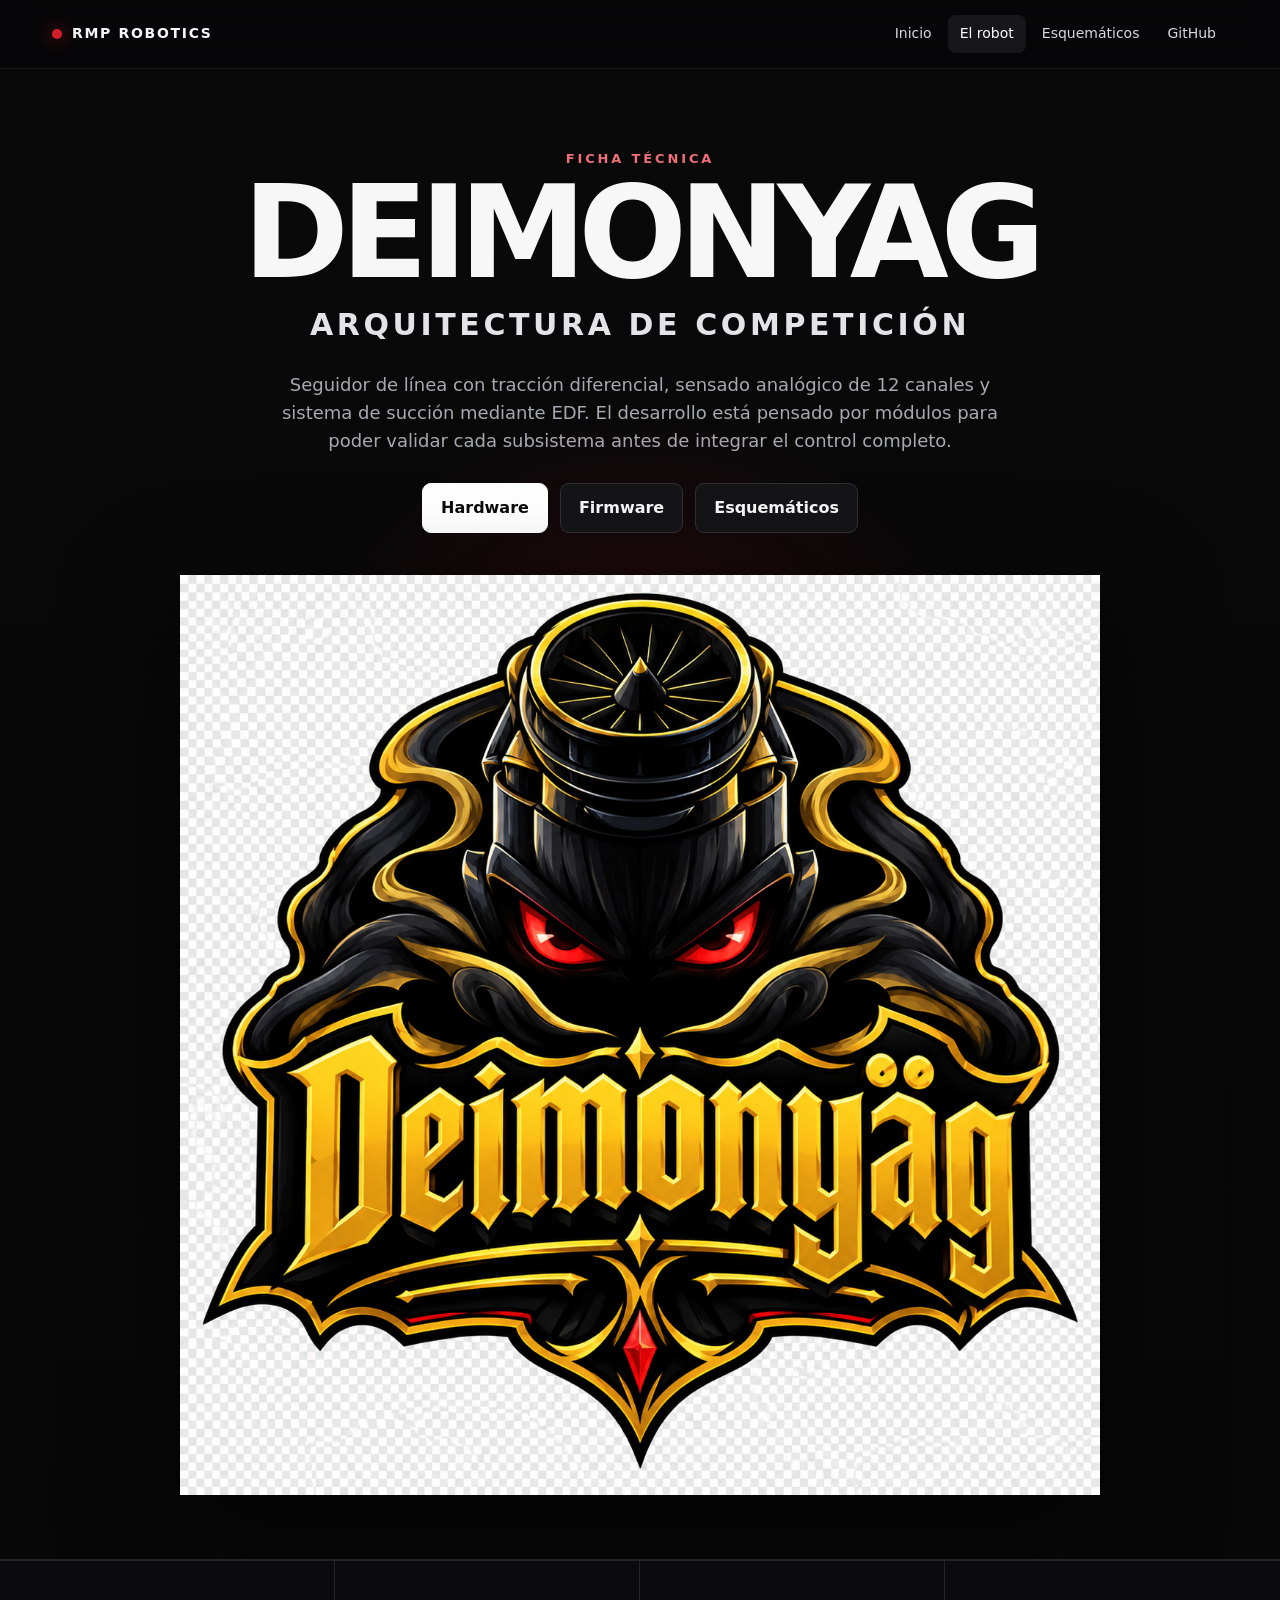
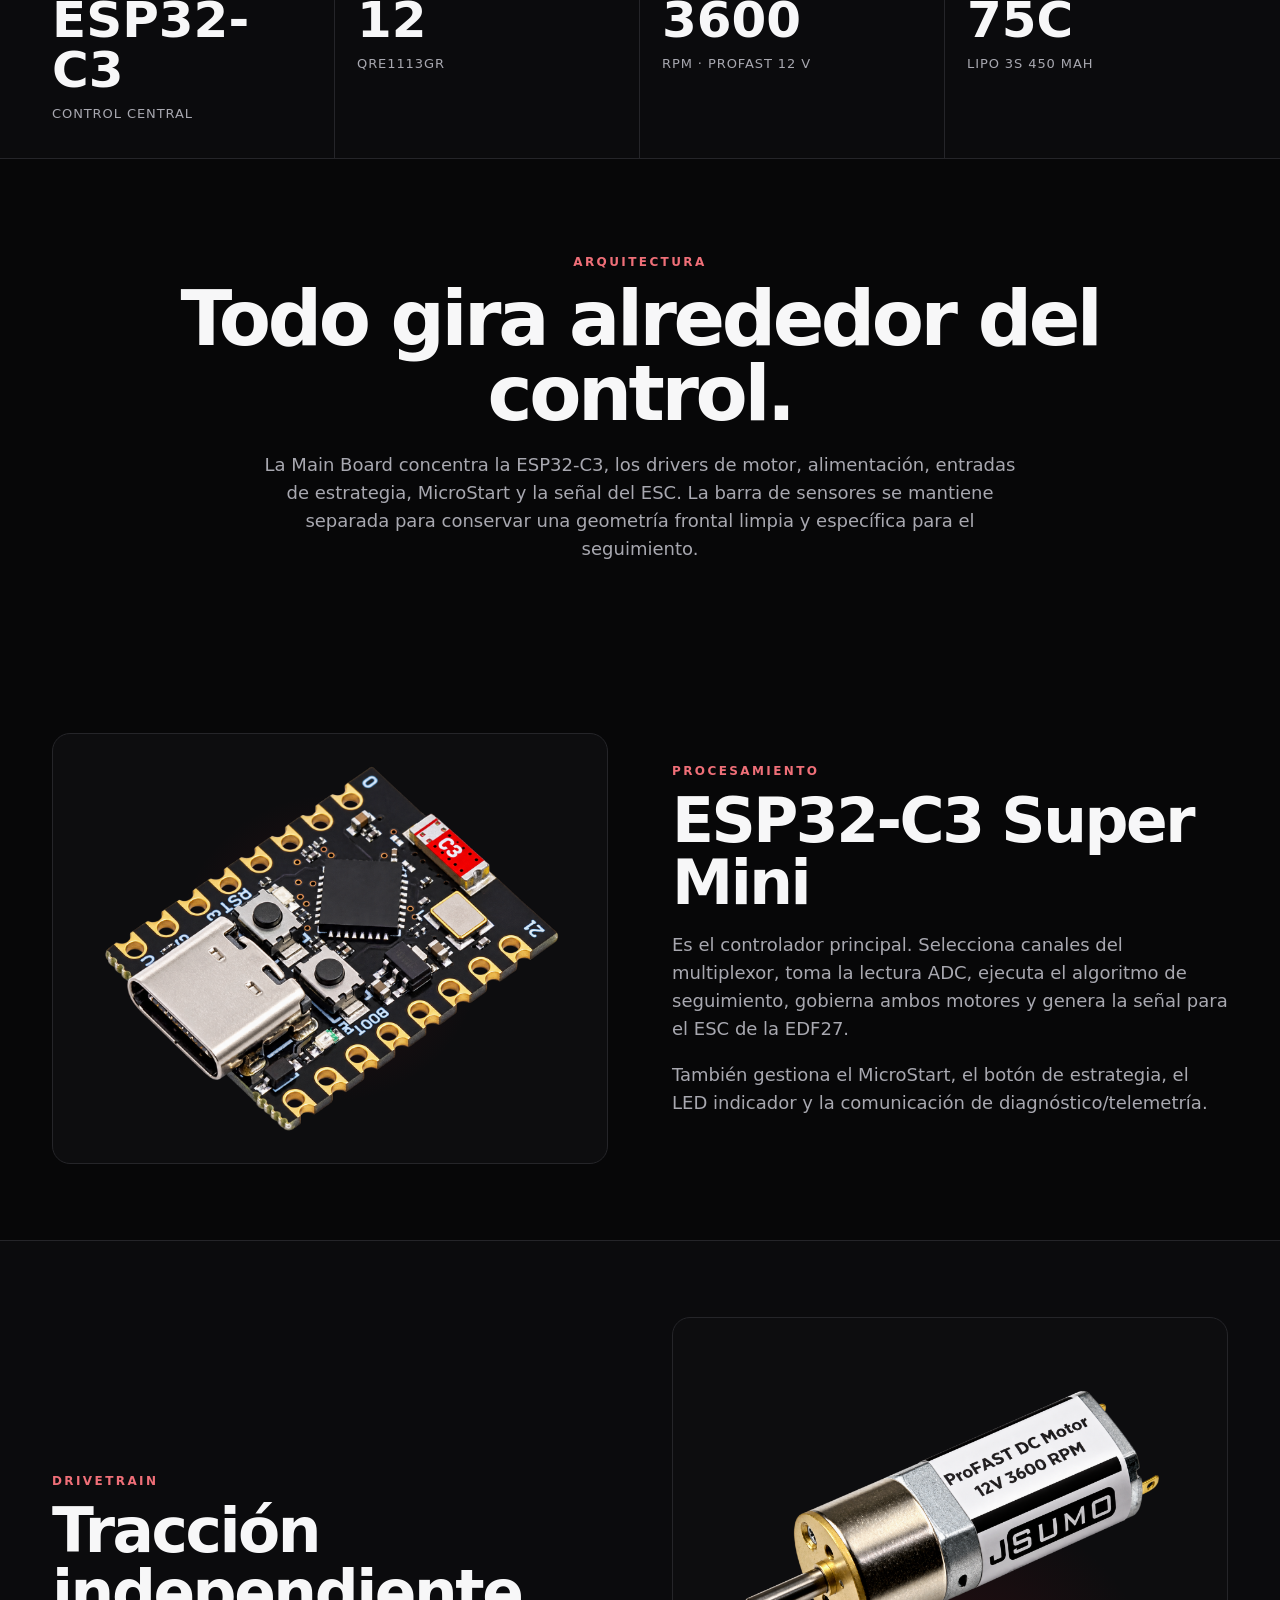
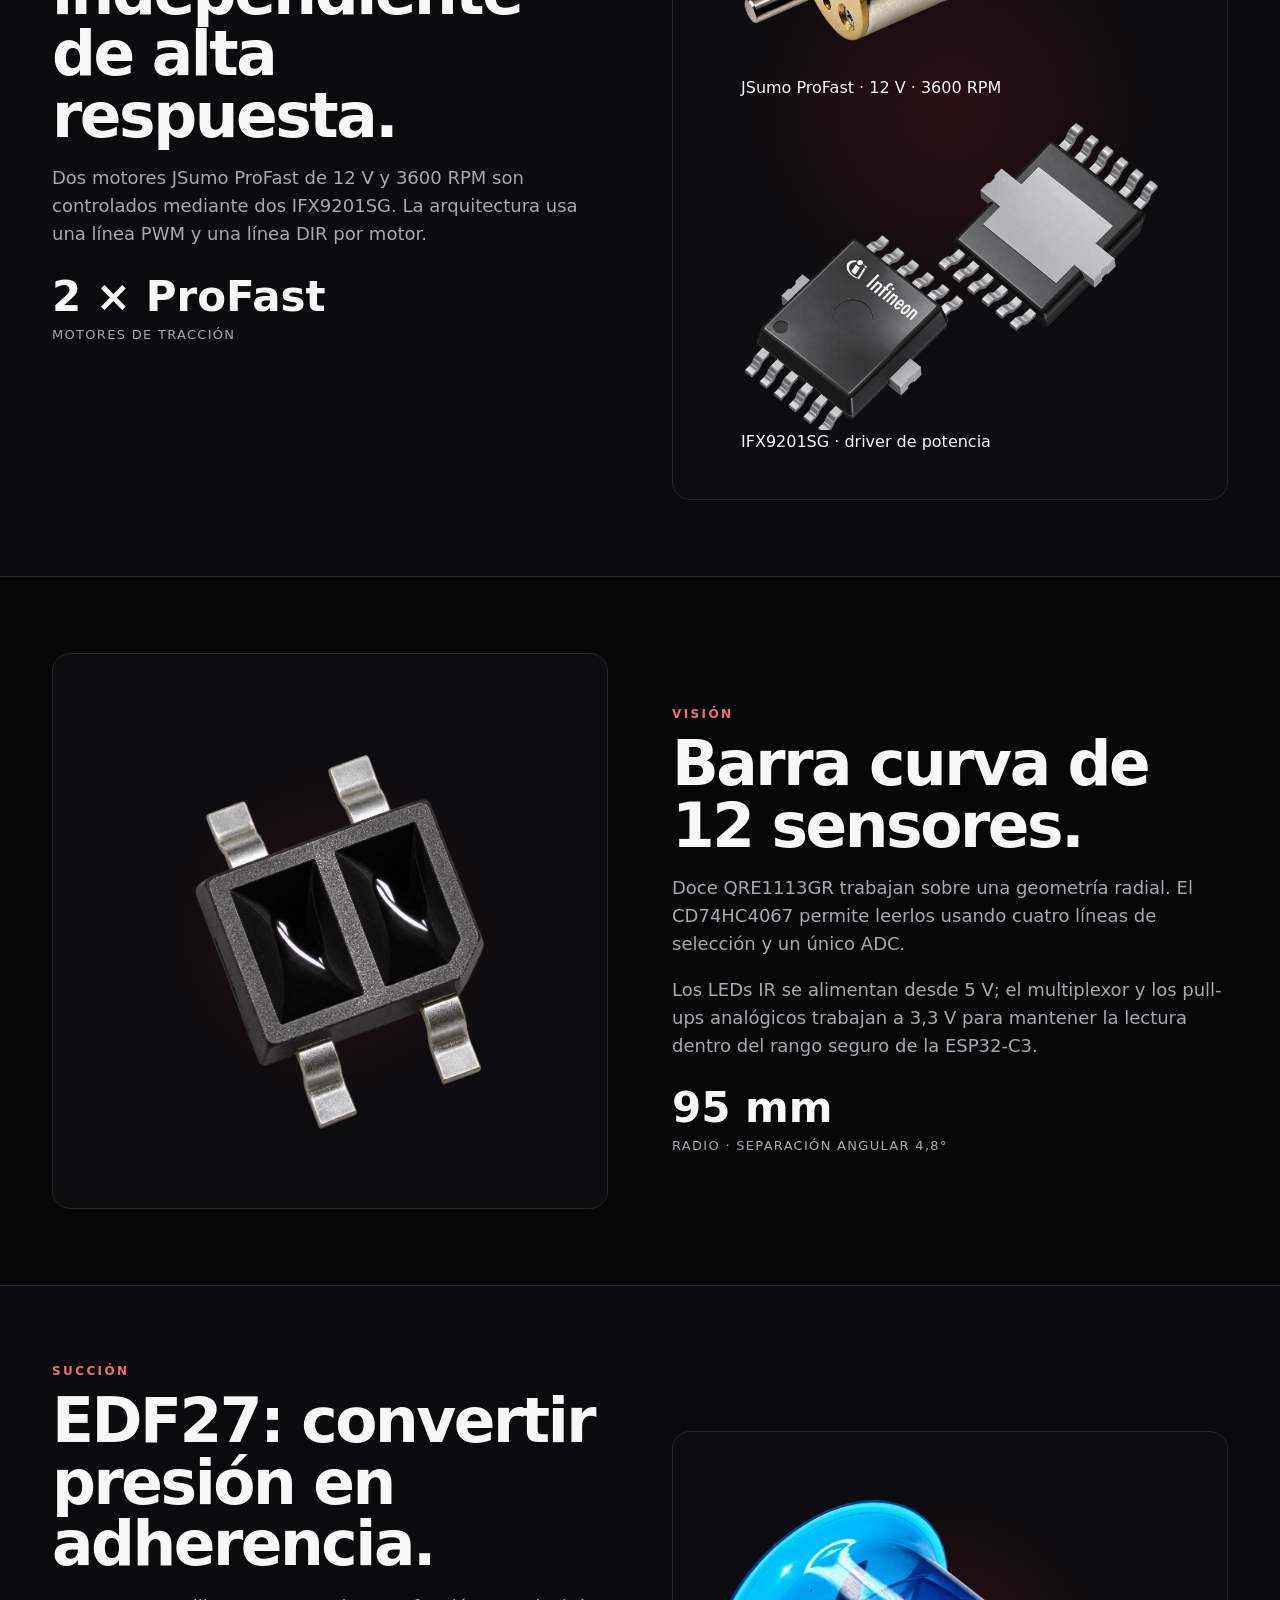
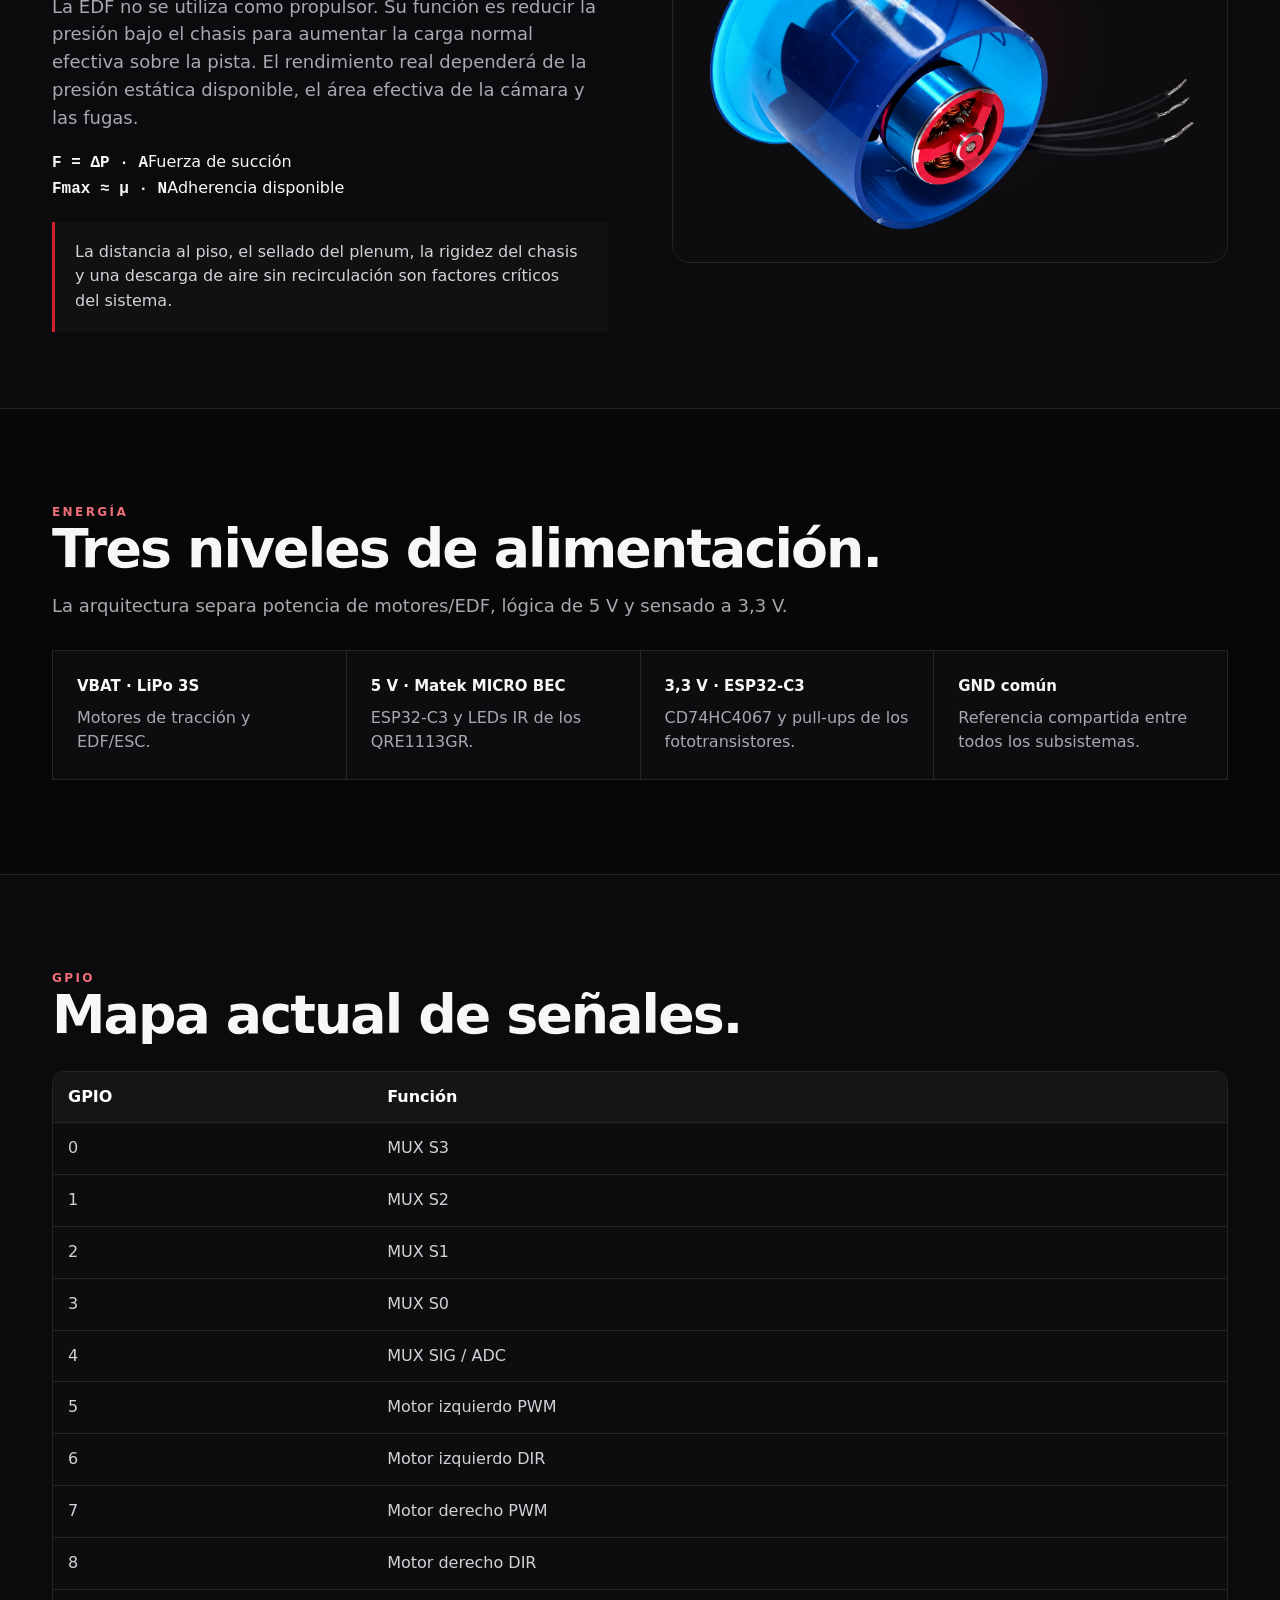
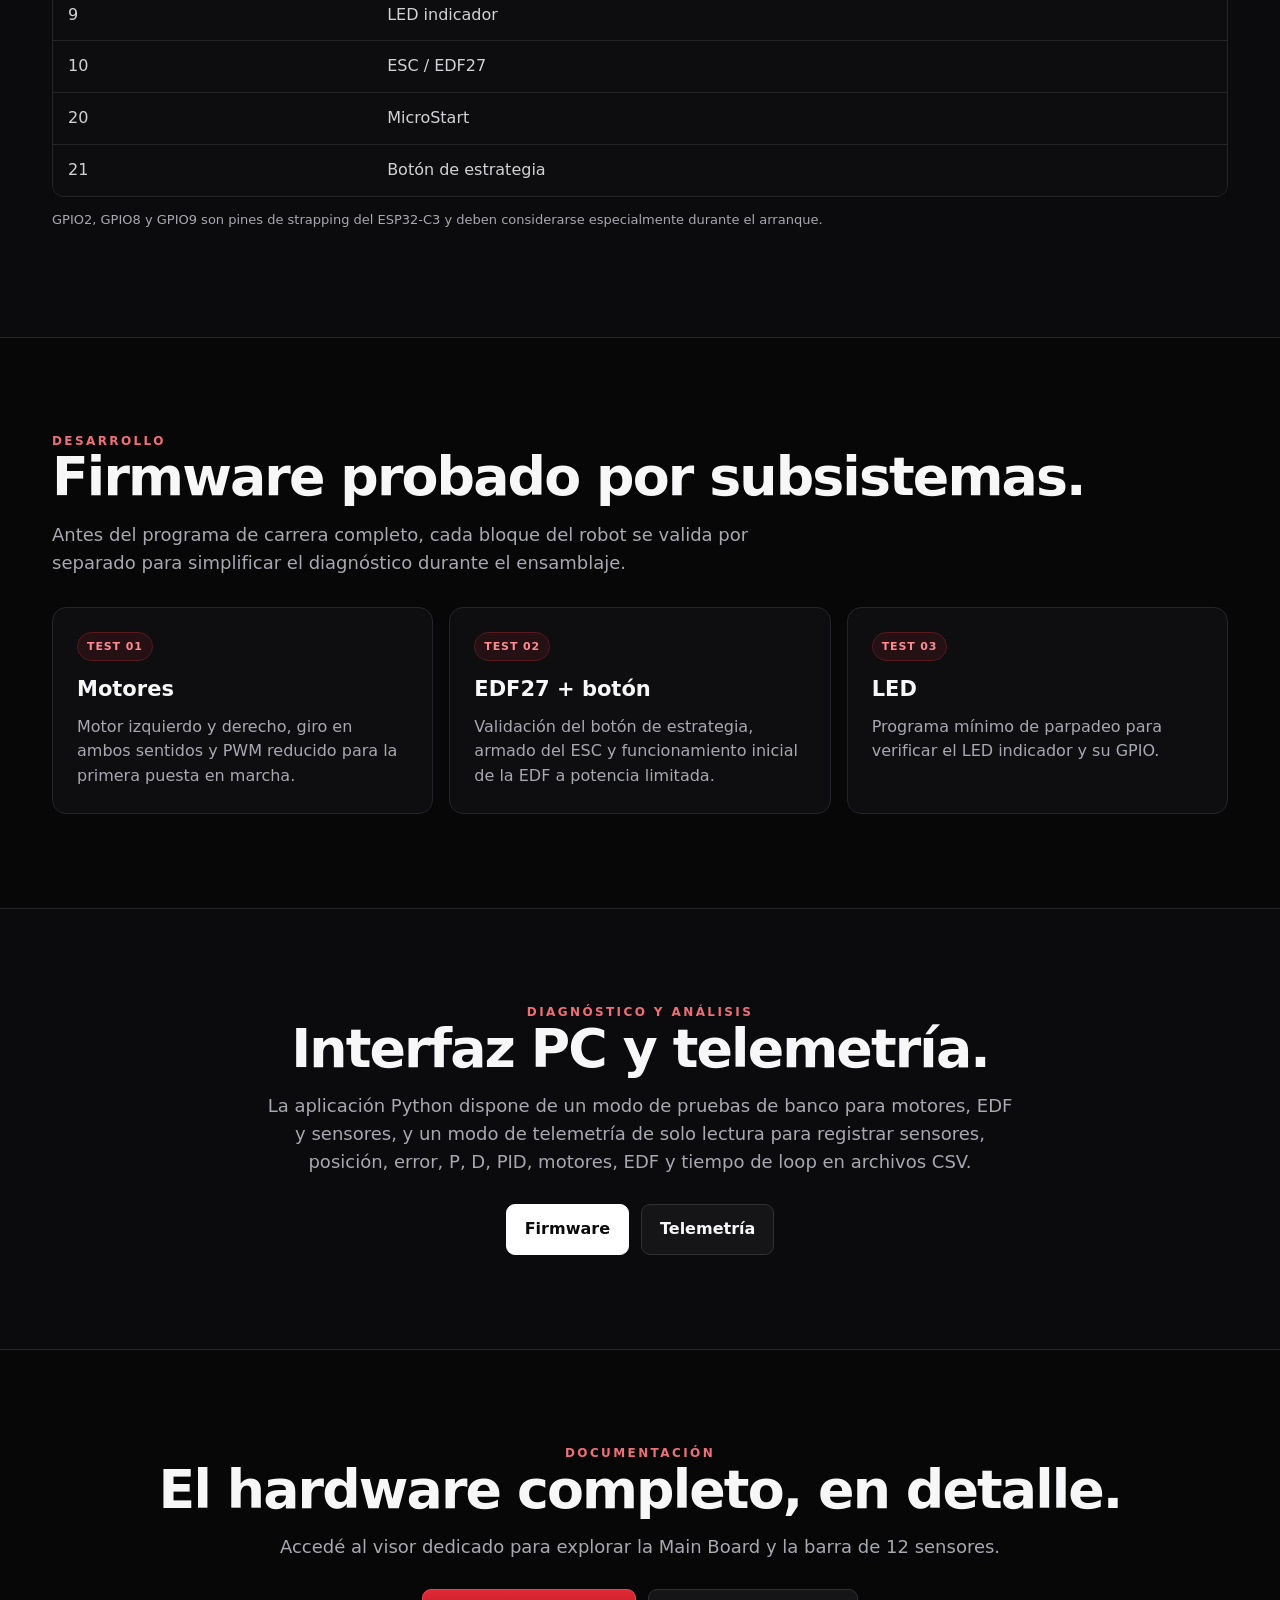
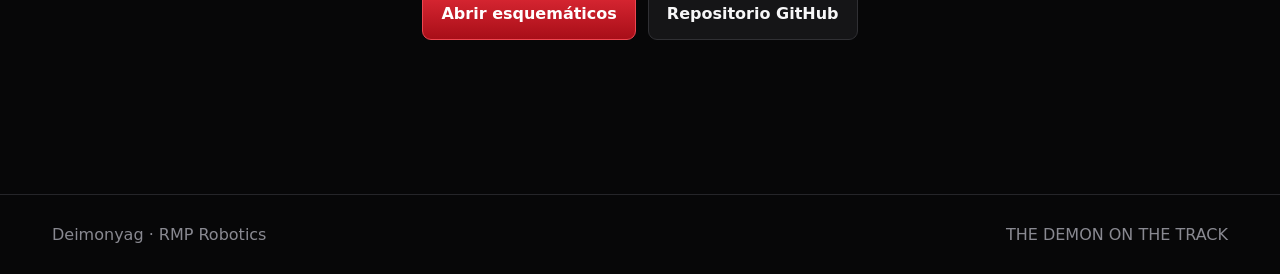
==== commit de37b949: "Integrar imágenes de componentes en ficha del robot" ====
--- a/robot.html
+++ b/robot.html
@@ -48,7 +48,7 @@
   </section>
 
   <section class="feature">
-    <div class="feature-media"><img src="hardware/previews/SCH_Deimonyag_1-Main_Board_2026-09-12.svg" alt="Main Board Deimonyag"></div>
+    <div class="feature-media component-media"><img src="images/components/esp32-c3-super-mini.png" alt="ESP32-C3 Super Mini"></div>
     <div class="feature-copy">
       <div class="eyebrow">Procesamiento</div>
       <h2>ESP32-C3 Super Mini</h2>
@@ -59,7 +59,12 @@
 
   <section class="dark-panel">
     <section class="feature reverse">
-      <div class="feature-media"><img src="images/deimonyag.png" alt="Sistema de tracción Deimonyag"></div>
+      <div class="feature-media component-media">
+        <div class="component-pair">
+          <figure><img src="images/components/motor-profast.png" alt="Motor JSumo ProFast"><figcaption>JSumo ProFast · 12 V · 3600 RPM</figcaption></figure>
+          <figure><img src="images/components/ifx9201sg.png" alt="Driver IFX9201SG"><figcaption>IFX9201SG · driver de potencia</figcaption></figure>
+        </div>
+      </div>
       <div class="feature-copy">
         <div class="eyebrow">Drivetrain</div>
         <h2>Tracción independiente de alta respuesta.</h2>
@@ -71,9 +76,9 @@
   </section>
 
   <section class="feature">
-    <div class="feature-media"><img src="hardware/previews/SCH_Deimonyag_2-12_Sensor_2026-09-12.svg" alt="Barra de sensores Deimonyag"></div>
+    <div class="feature-media component-media"><img src="images/components/qre1113gr.png" alt="Sensor QRE1113GR"></div>
     <div class="feature-copy">
-      <div class="eyebrow">VISION</div>
+      <div class="eyebrow">Visión</div>
       <h2>Barra curva de 12 sensores.</h2>
       <p>Doce QRE1113GR trabajan sobre una geometría radial. El CD74HC4067 permite leerlos usando cuatro líneas de selección y un único ADC.</p>
       <p>Los LEDs IR se alimentan desde 5 V; el multiplexor y los pull-ups analógicos trabajan a 3,3 V para mantener la lectura dentro del rango seguro de la ESP32-C3.</p>
@@ -83,15 +88,18 @@
   </section>
 
   <section class="dark-panel">
-    <section class="editorial">
-      <div class="eyebrow">Succión</div>
-      <h2 class="section-title">EDF27: convertir presión en adherencia.</h2>
-      <p class="section-copy">La EDF no se utiliza como propulsor. Su función es reducir la presión bajo el chasis para aumentar la carga normal efectiva sobre la pista. El rendimiento real dependerá de la presión estática disponible, el área efectiva de la cámara y las fugas.</p>
-      <div class="grid two" style="margin-top:34px">
-        <div class="card"><div class="big mono">F = ΔP · A</div><h3>Fuerza de succión</h3><p>Una mayor diferencia de presión o una mayor superficie efectiva incrementan la fuerza perpendicular sobre el robot.</p></div>
-        <div class="card"><div class="big mono">Fmax ≈ μ · N</div><h3>Más adherencia</h3><p>Con succión, N puede aproximarse como mg + Fsucción, aumentando la fuerza longitudinal y lateral disponible.</p></div>
+    <section class="feature reverse">
+      <div class="feature-media component-media"><img src="images/components/edf27.png" alt="EDF27 brushless"></div>
+      <div class="feature-copy">
+        <div class="eyebrow">Succión</div>
+        <h2>EDF27: convertir presión en adherencia.</h2>
+        <p>La EDF no se utiliza como propulsor. Su función es reducir la presión bajo el chasis para aumentar la carga normal efectiva sobre la pista. El rendimiento real dependerá de la presión estática disponible, el área efectiva de la cámara y las fugas.</p>
+        <div class="mini-metrics">
+          <div><strong class="mono">F = ΔP · A</strong><span>Fuerza de succión</span></div>
+          <div><strong class="mono">Fmax ≈ μ · N</strong><span>Adherencia disponible</span></div>
+        </div>
+        <div class="callout" style="margin-top:20px">La distancia al piso, el sellado del plenum, la rigidez del chasis y una descarga de aire sin recirculación son factores críticos del sistema.</div>
       </div>
-      <div class="callout" style="margin-top:20px">La distancia al piso, el sellado del plenum, la rigidez del chasis y una descarga de aire sin recirculación son factores críticos del sistema.</div>
     </section>
   </section>
 
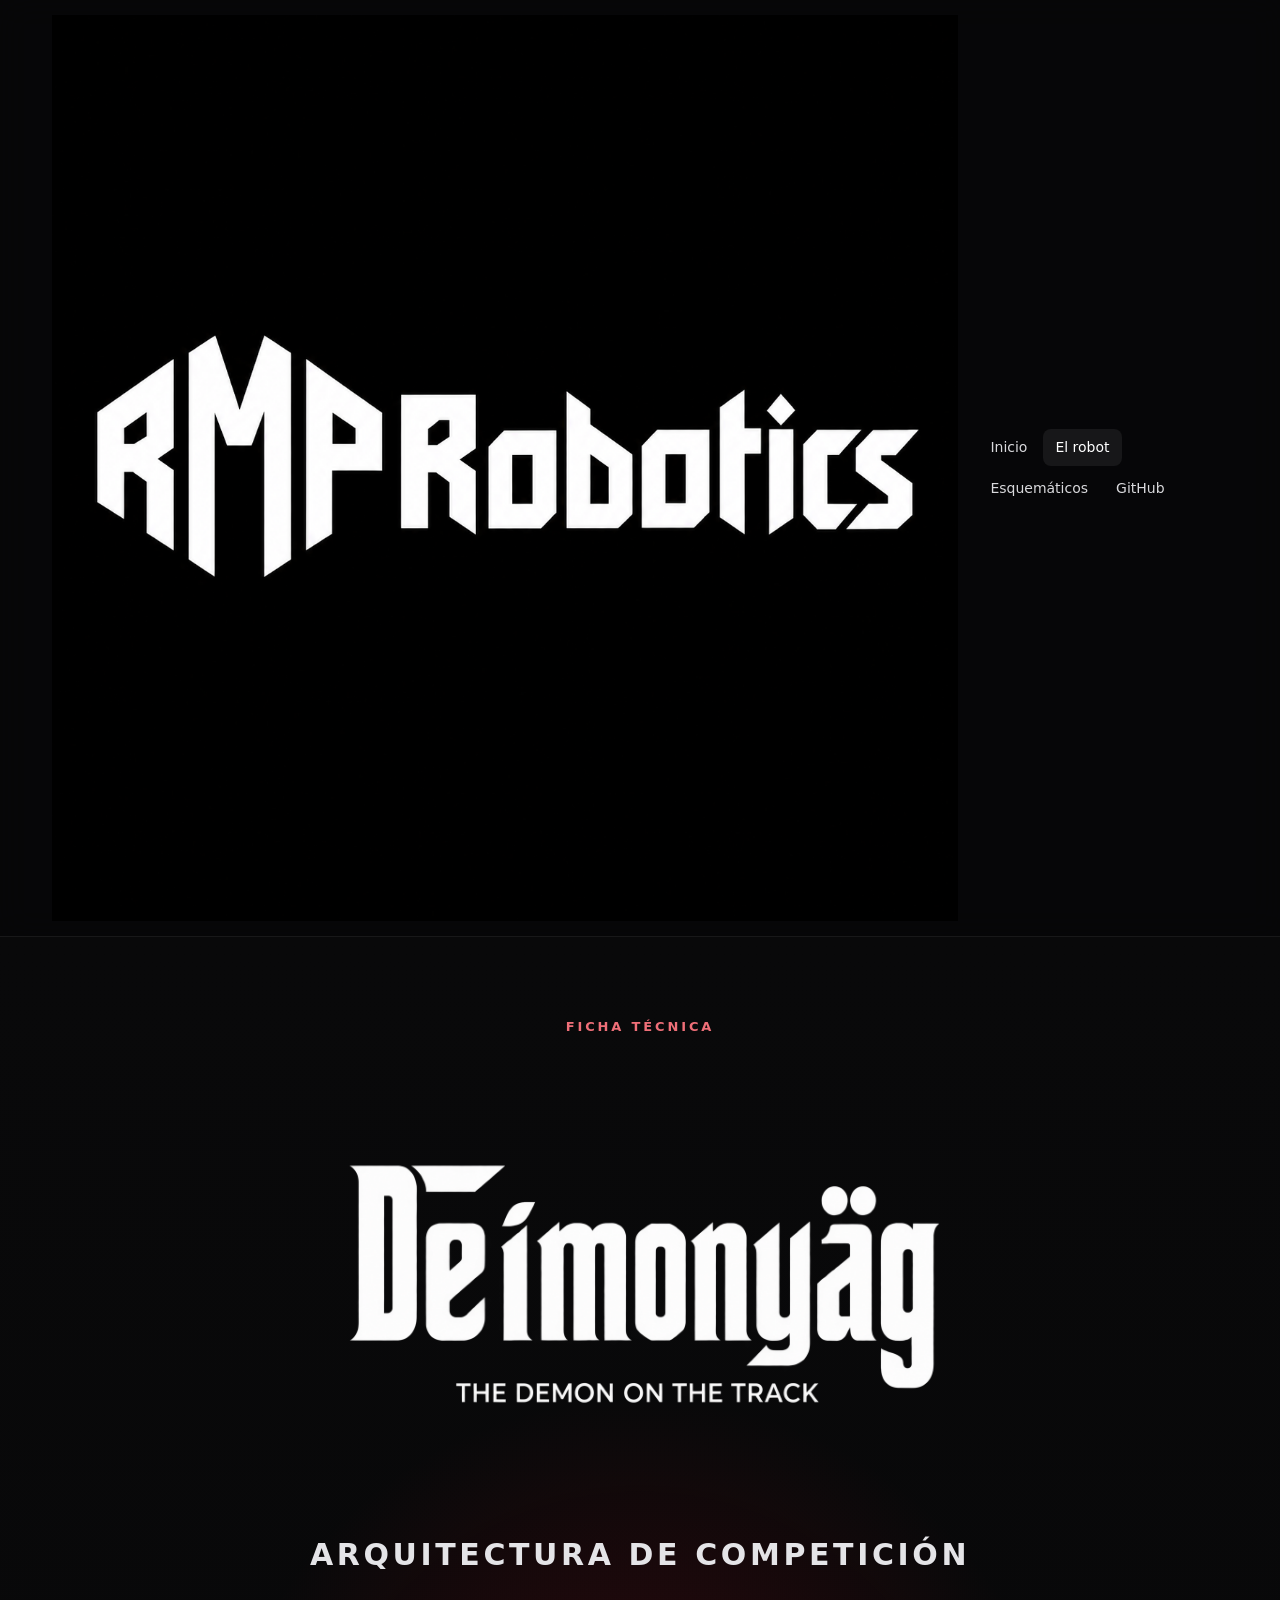
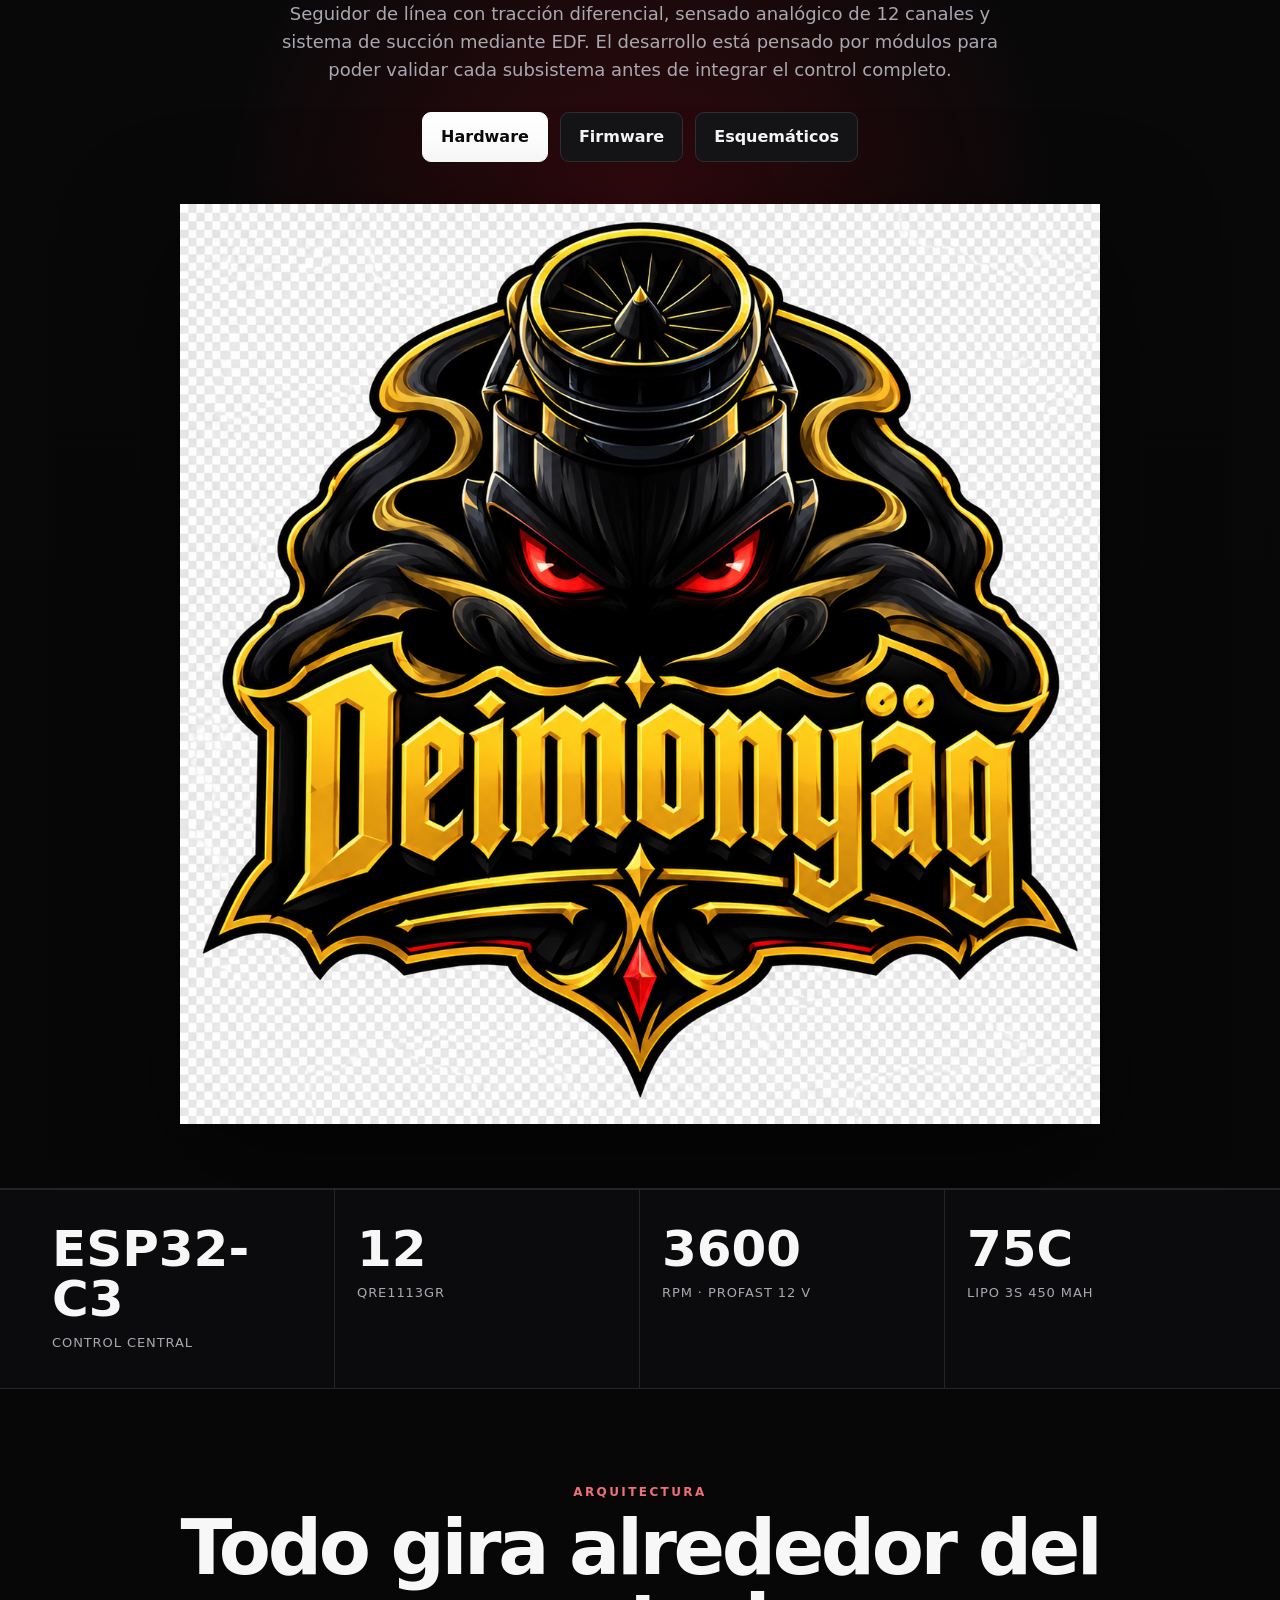
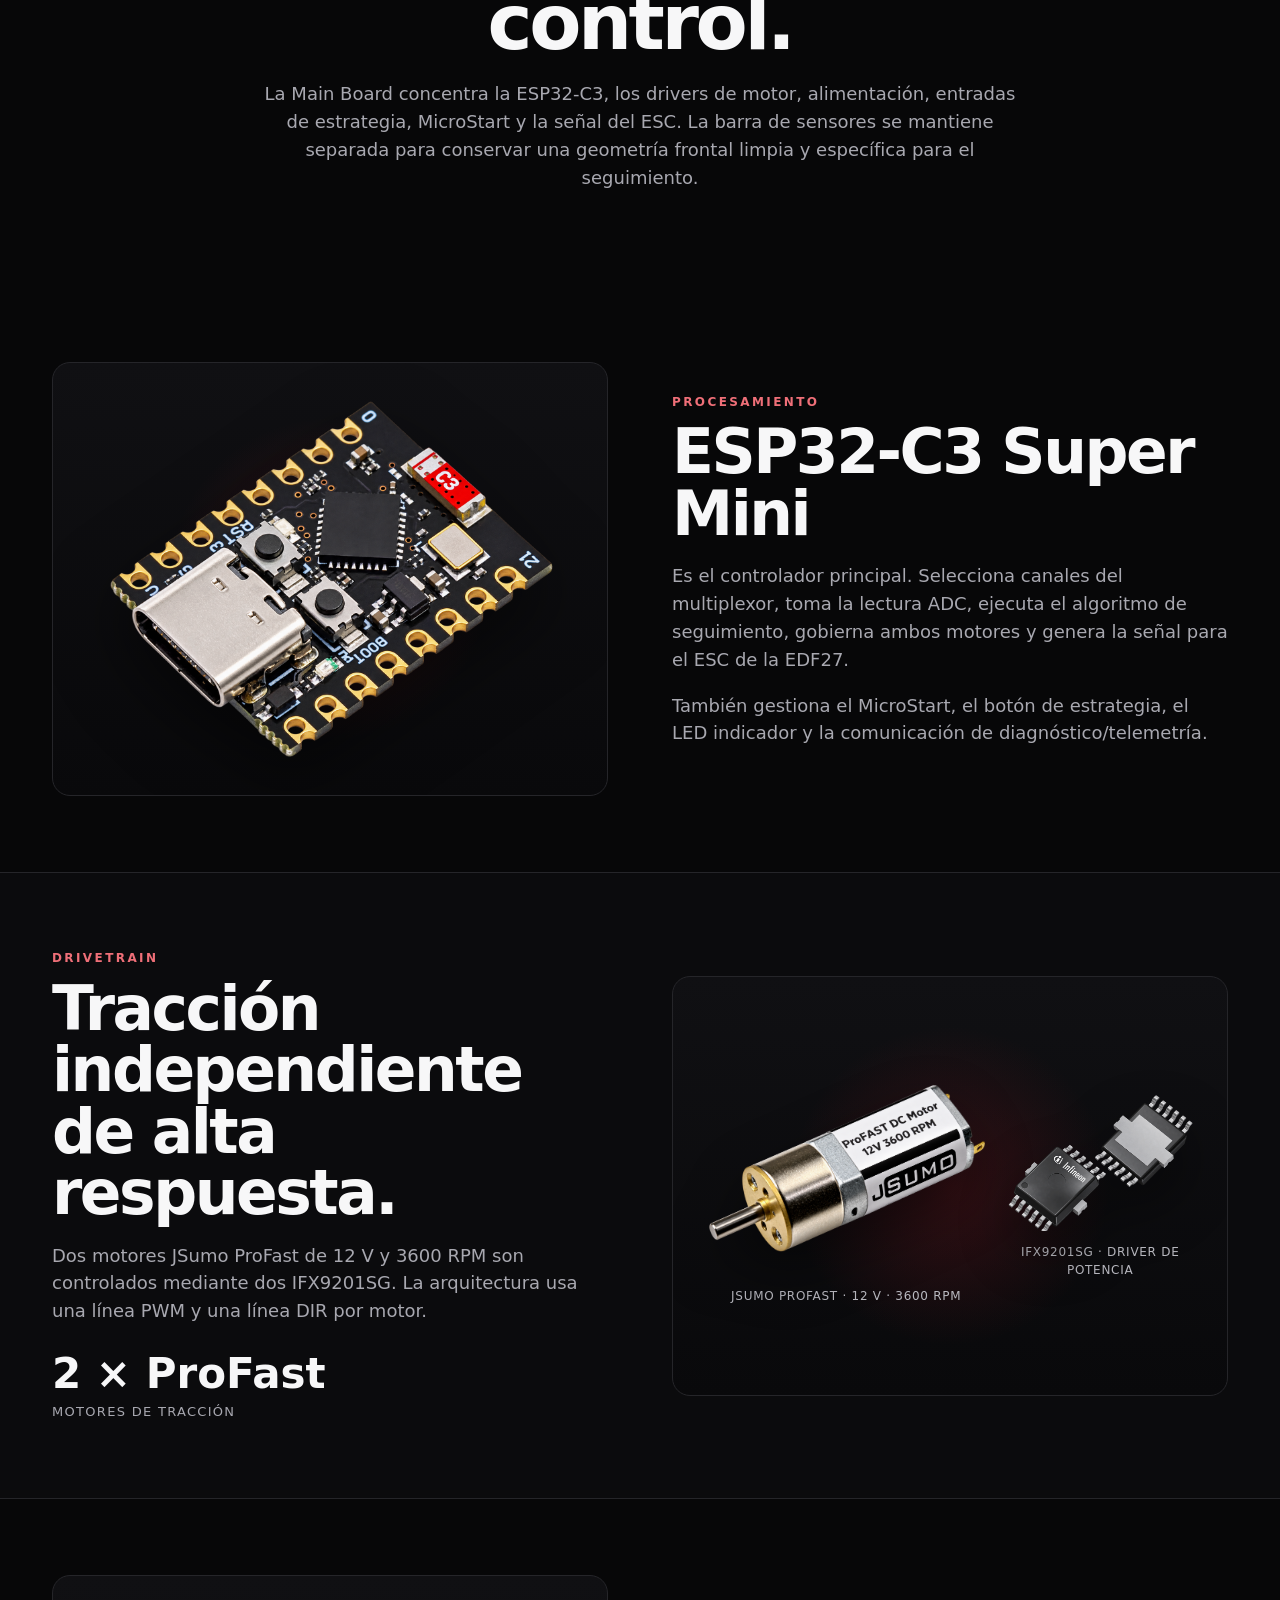
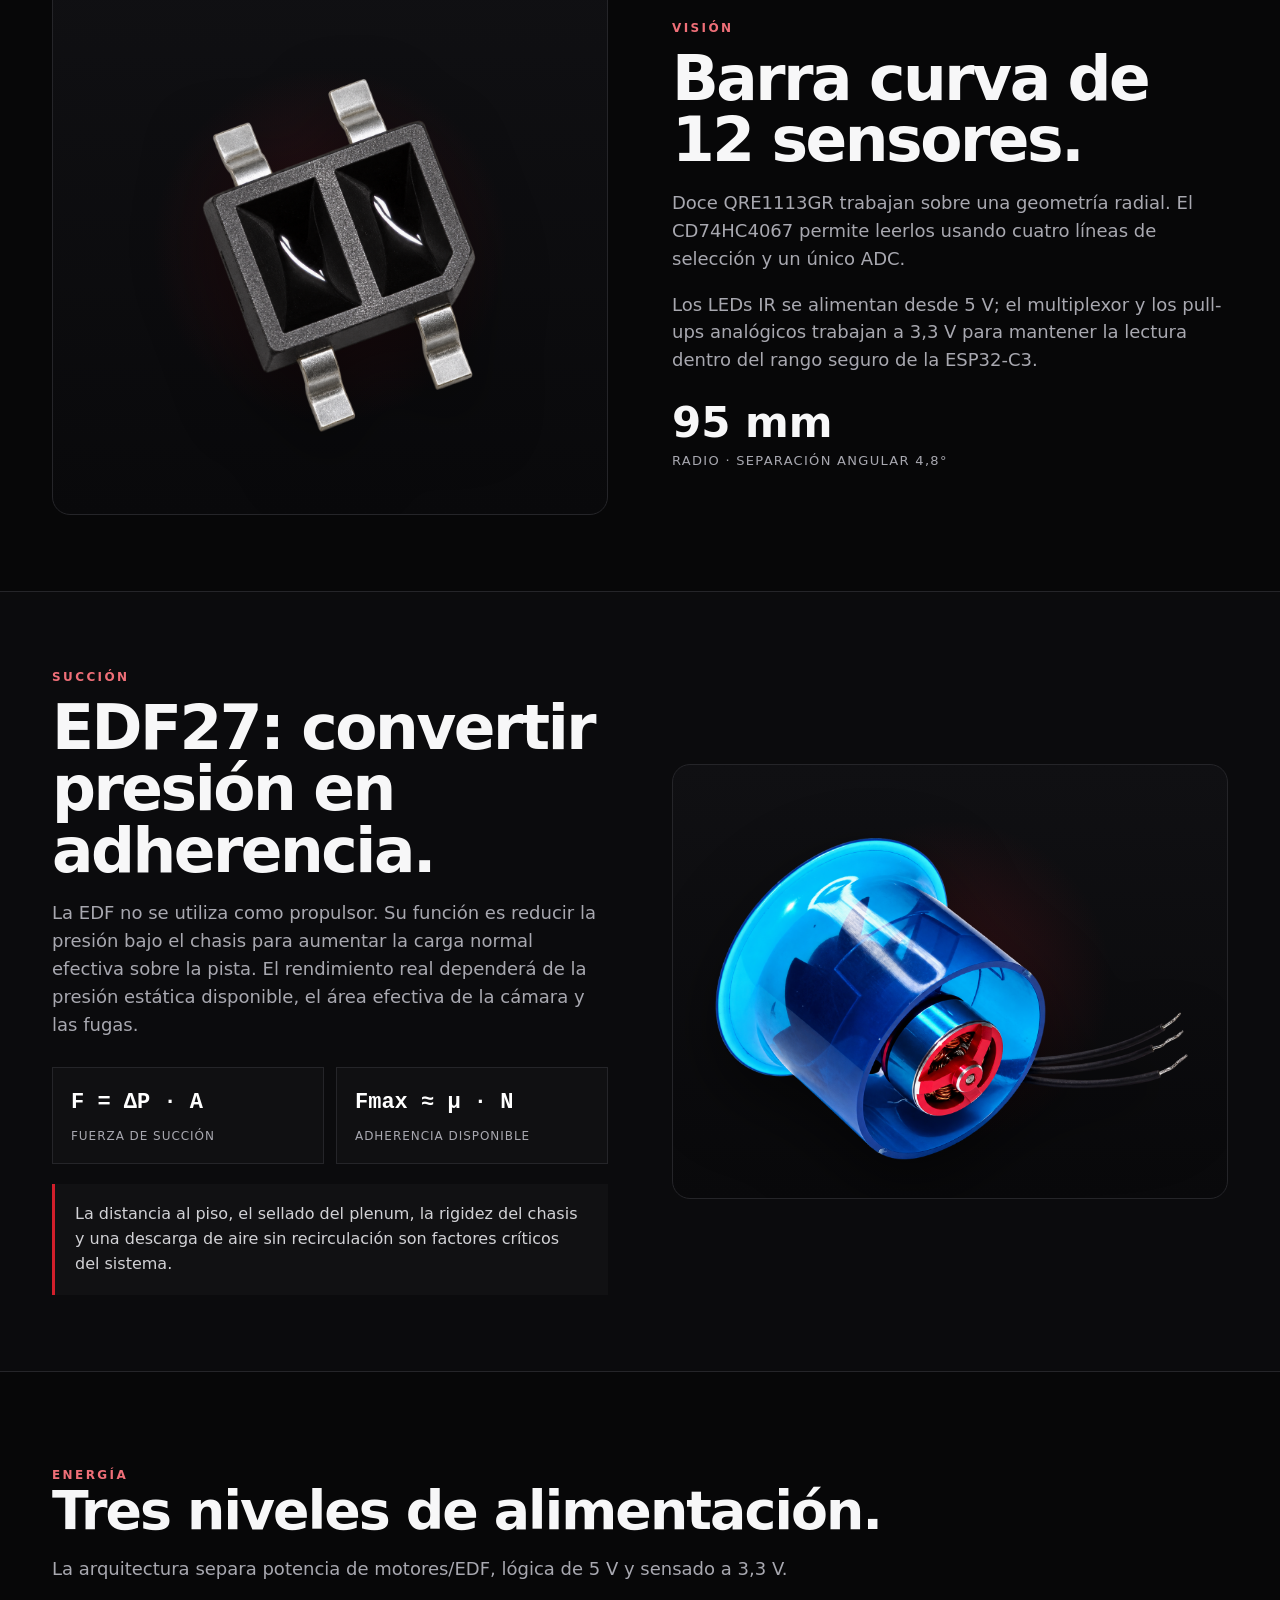
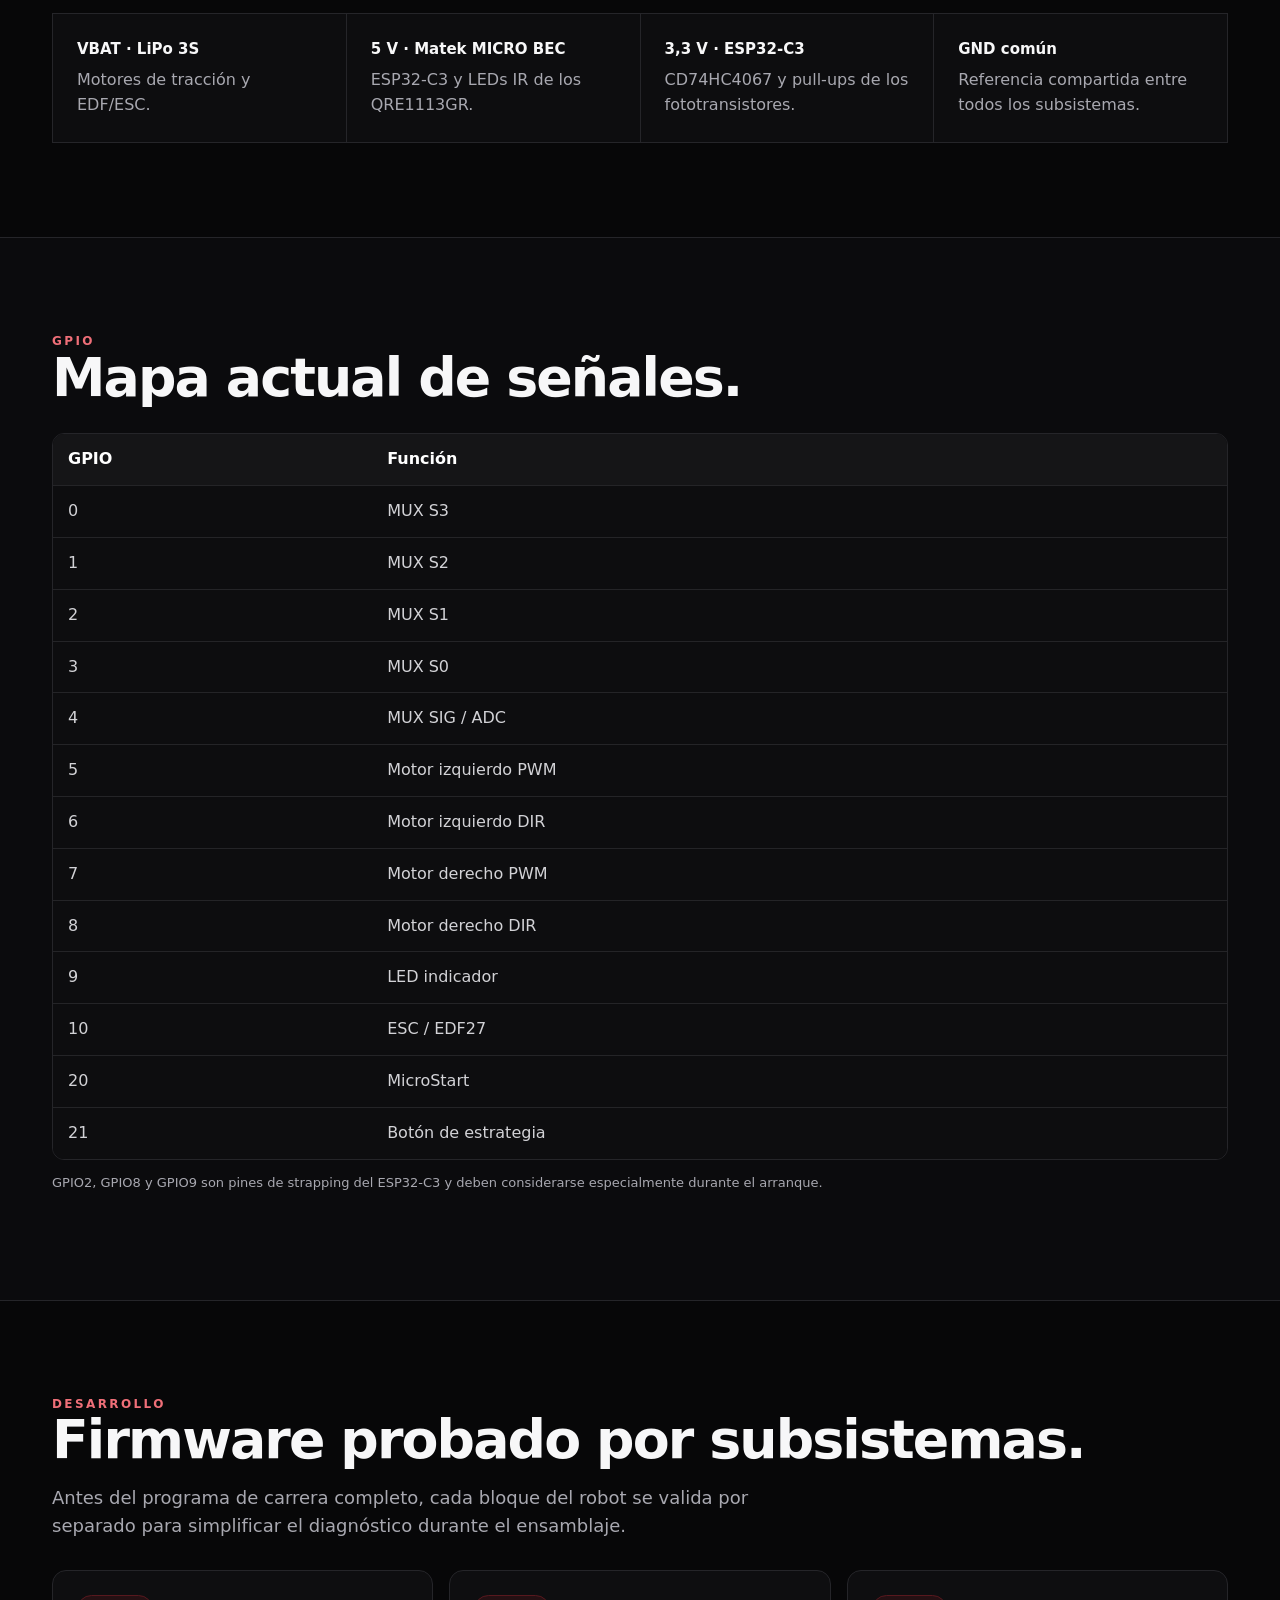
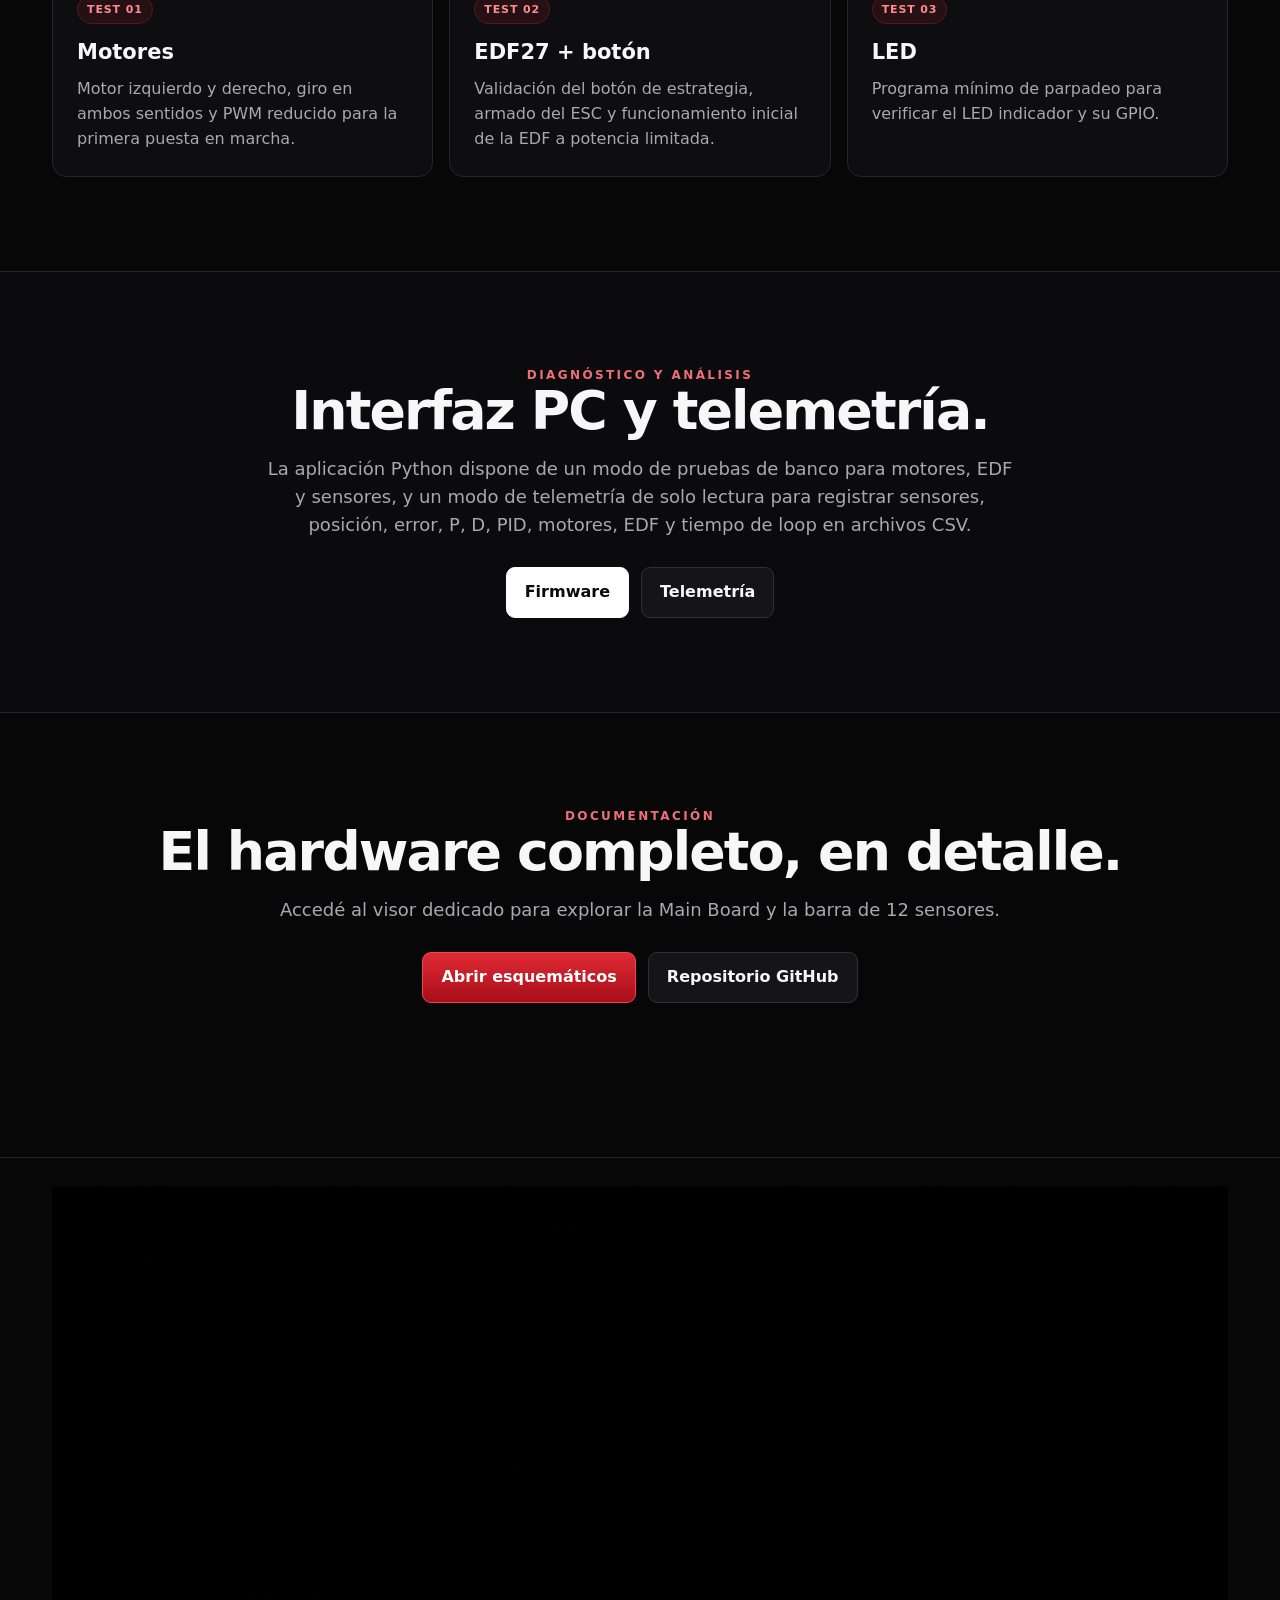
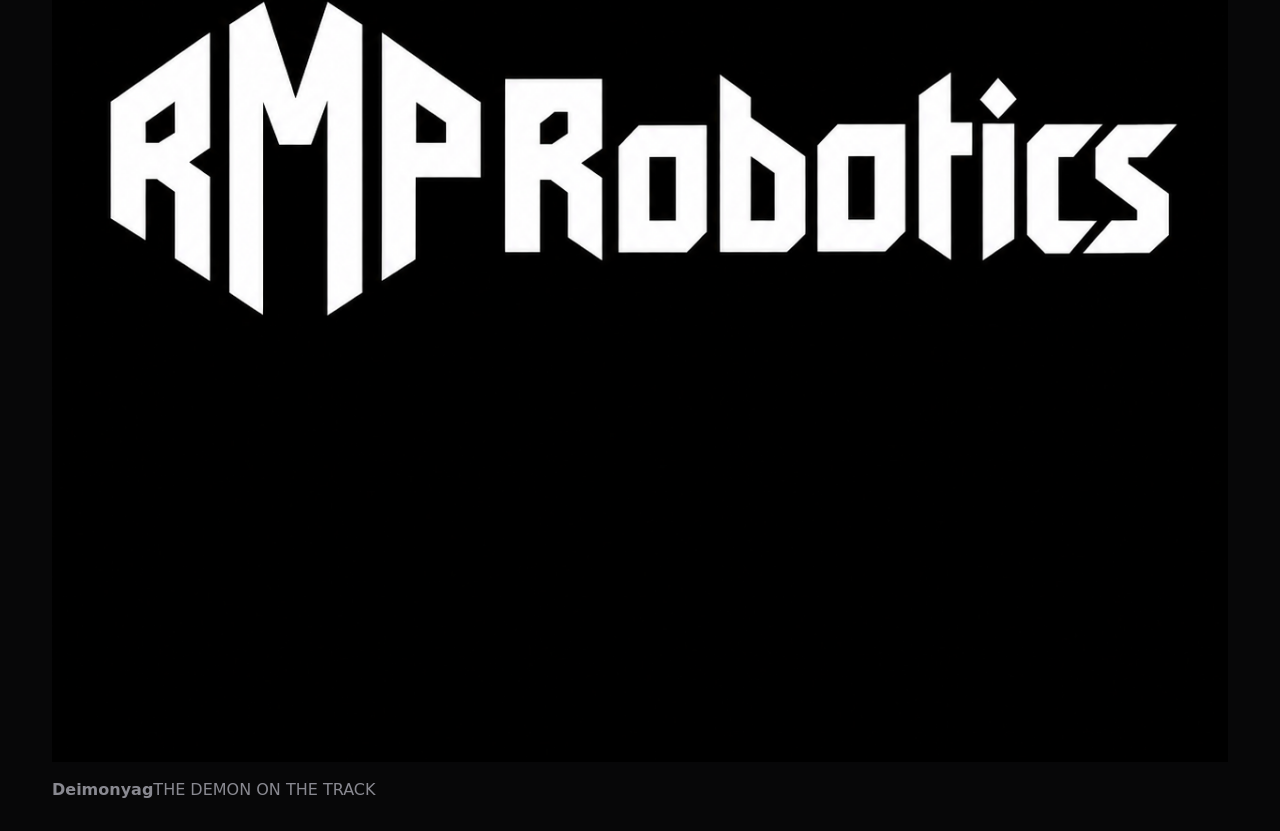
==== commit 0b74e535: "Integrar logos en la página del robot" ====
--- a/robot.html
+++ b/robot.html
@@ -10,7 +10,7 @@
 <body>
 <header class="site-header">
   <nav class="nav">
-    <a class="brand" href="index.html"><span class="brand-mark"></span> RMP ROBOTICS</a>
+    <a class="brand" href="index.html" aria-label="RMP Robotics - Inicio"><img class="brand-logo" src="images/logos/RMP%20robotics.png" alt="RMP Robotics"></a>
     <div class="nav-links">
       <a href="index.html">Inicio</a>
       <a class="active" href="robot.html">El robot</a>
@@ -24,7 +24,7 @@
   <section class="hero-product" style="min-height:72vh">
     <div class="hero-product-inner">
       <div class="hero-kicker">Ficha técnica</div>
-      <h1 class="hero-title">DEIMONYAG</h1>
+      <img class="hero-logo hero-logo-compact" src="images/logos/deimonyag-logo.png" alt="Logo Deimonyag">
       <div class="hero-sub">ARQUITECTURA DE COMPETICIÓN</div>
       <p class="hero-copy">Seguidor de línea con tracción diferencial, sensado analógico de 12 canales y sistema de succión mediante EDF. El desarrollo está pensado por módulos para poder validar cada subsistema antes de integrar el control completo.</p>
       <div class="actions"><a class="btn primary" href="#hardware">Hardware</a><a class="btn" href="#software">Firmware</a><a class="btn" href="schematics.html">Esquemáticos</a></div>
@@ -160,6 +160,11 @@
     <div class="actions"><a class="btn red" href="schematics.html">Abrir esquemáticos</a><a class="btn" href="https://github.com/srampello/RMP_Deimonyag">Repositorio GitHub</a></div>
   </section>
 </main>
-<footer class="site-footer"><div class="footer-inner"><span>Deimonyag · RMP Robotics</span><span>THE DEMON ON THE TRACK</span></div></footer>
+<footer class="site-footer">
+  <div class="footer-inner">
+    <a class="footer-brand" href="index.html"><img class="footer-logo" src="images/logos/RMP%20robotics.png" alt="RMP Robotics"></a>
+    <div class="footer-copy"><strong>Deimonyag</strong><span>THE DEMON ON THE TRACK</span></div>
+  </div>
+</footer>
 </body>
 </html>
--- a/styles.css
+++ b/styles.css
@@ -7,15 +7,16 @@
 .site-header{position:sticky;top:0;z-index:50;background:rgba(7,7,8,.88);backdrop-filter:blur(16px);border-bottom:1px solid rgba(255,255,255,.07)}
 .nav{max-width:var(--max);margin:auto;padding:15px 22px;display:flex;align-items:center;gap:20px}.brand{display:flex;align-items:center;gap:10px;font-size:14px;font-weight:850;letter-spacing:.12em}.brand-mark{width:10px;height:10px;border-radius:50%;background:var(--red);box-shadow:0 0 18px rgba(210,31,43,.8)}.nav-links{margin-left:auto;display:flex;gap:4px;flex-wrap:wrap}.nav-links a{padding:8px 12px;color:#d8d8dc;font-size:14px}.nav-links a:hover,.nav-links a.active{color:#fff;background:#171719;border-radius:8px}
 .hero-product{min-height:88vh;display:grid;place-items:center;position:relative;overflow:hidden;border-bottom:1px solid var(--line);background:radial-gradient(circle at 50% 48%,rgba(160,12,23,.28),transparent 37%),linear-gradient(180deg,#09090a 0,#070708 100%)}
-.hero-product-inner{width:min(1220px,100%);padding:80px 22px 64px;text-align:center;position:relative;z-index:2}.hero-logo{width:min(720px,82vw);margin:0 auto 14px}.hero-kicker{font-size:13px;font-weight:800;letter-spacing:.22em;color:#ef6f78;text-transform:uppercase}.hero-title{font-size:clamp(58px,10vw,132px);line-height:.84;letter-spacing:-.065em;margin:10px 0 16px;font-weight:900}.hero-sub{font-size:clamp(18px,2.4vw,30px);font-weight:750;letter-spacing:.12em;color:#e4e4e7}.hero-copy{max-width:760px;margin:22px auto 0;color:var(--muted);font-size:18px}.hero-robot{width:min(920px,92vw);margin:42px auto 0;filter:drop-shadow(0 34px 55px rgba(0,0,0,.55))}.actions{display:flex;gap:12px;justify-content:center;flex-wrap:wrap;margin-top:28px}.btn{display:inline-flex;align-items:center;justify-content:center;padding:12px 18px;border:1px solid #303034;background:#151517;border-radius:9px;font-weight:800}.btn.primary{background:#fff;color:#0b0b0c;border-color:#fff}.btn.red{background:linear-gradient(180deg,#df2a36,#a80e18);border-color:#ee4650;color:#fff}.btn:hover{transform:translateY(-1px);filter:brightness(1.08)}
+.hero-product-inner{width:min(1220px,100%);padding:80px 22px 64px;text-align:center;position:relative;z-index:2}.hero-logo{width:min(720px,82vw);margin:0 auto 14px}.hero-kicker{font-size:13px;font-weight:800;letter-spacing:.22em;color:#ef6f78;text-transform:uppercase}.hero-title{font-size:clamp(58px,10vw,132px);line-height:.84;letter-spacing:-.065em;margin:10px 0 16px;font-weight:900}.hero-sub{font-size:clamp(18px,2.4vw,30px);font-weight:750;letter-spacing:.12em;color:#e4e4e7}.hero-copy{max-width:760px;margin:22px auto 0;color:var(--muted);font-size:18px}.hero-robot{width:min(920px,92vw);margin:42px auto 0;filter:drop-shadow(0 34px 55px rgba(0,0,0,.55))}.actions{display:flex;gap:12px;justify-content:center;flex-wrap:wrap;margin-top:28px}.actions.left{justify-content:flex-start}.btn{display:inline-flex;align-items:center;justify-content:center;padding:12px 18px;border:1px solid #303034;background:#151517;border-radius:9px;font-weight:800}.btn.primary{background:#fff;color:#0b0b0c;border-color:#fff}.btn.red{background:linear-gradient(180deg,#df2a36,#a80e18);border-color:#ee4650;color:#fff}.btn:hover{transform:translateY(-1px);filter:brightness(1.08)}
 .editorial{max-width:var(--max);margin:auto;padding:94px 22px}.editorial.center{text-align:center}.eyebrow{font-size:12px;letter-spacing:.2em;font-weight:850;text-transform:uppercase;color:#ef6f78}.display{font-size:clamp(40px,6vw,76px);line-height:.98;letter-spacing:-.045em;margin:10px 0 20px}.section-title{font-size:clamp(32px,4.2vw,56px);line-height:1.02;letter-spacing:-.035em;margin:0 0 16px}.section-copy{color:var(--muted);font-size:18px;max-width:760px;margin:0}.editorial.center .section-copy{margin-left:auto;margin-right:auto}
 .stat-band{border-top:1px solid var(--line);border-bottom:1px solid var(--line);background:#0b0b0d}.stats{max-width:var(--max);margin:auto;display:grid;grid-template-columns:repeat(4,1fr)}.stat{padding:34px 22px;border-right:1px solid var(--line)}.stat:last-child{border-right:0}.stat strong{display:block;font-size:clamp(30px,4vw,50px);line-height:1;font-weight:900}.stat span{display:block;margin-top:9px;color:var(--muted);font-size:13px;letter-spacing:.07em;text-transform:uppercase}
-.feature{max-width:var(--max);margin:auto;padding:76px 22px;display:grid;grid-template-columns:1fr 1fr;gap:64px;align-items:center}.feature.reverse .feature-media{order:2}.feature-media{min-height:420px;border-radius:18px;overflow:hidden;background:radial-gradient(circle at 50% 50%,rgba(191,20,31,.16),transparent 44%),#0d0d0f;border:1px solid var(--line);display:flex;align-items:center;justify-content:center;padding:28px}.feature-media img{max-height:520px;object-fit:contain}.feature-copy h2{font-size:clamp(34px,4.8vw,62px);line-height:1;letter-spacing:-.04em;margin:10px 0 18px}.feature-copy p{font-size:18px;color:var(--muted);margin:0 0 18px}.feature-copy .metric{font-size:42px;font-weight:900;line-height:1;margin-top:28px}.feature-copy .metric-label{color:var(--muted);font-size:13px;text-transform:uppercase;letter-spacing:.1em;margin-top:7px}
+.feature{max-width:var(--max);margin:auto;padding:76px 22px;display:grid;grid-template-columns:1fr 1fr;gap:64px;align-items:center}.feature.reverse .feature-media{order:2}.feature-media{min-height:420px;border-radius:18px;overflow:hidden;background:radial-gradient(circle at 50% 50%,rgba(191,20,31,.16),transparent 44%),#0d0d0f;border:1px solid var(--line);display:flex;align-items:center;justify-content:center;padding:28px}.feature-media img{max-height:520px;object-fit:contain}.feature-media.component-media{background:radial-gradient(circle at 50% 50%,rgba(210,31,43,.2),transparent 46%),linear-gradient(180deg,#101013,#09090b);padding:34px}.feature-media.component-media>img{width:100%;height:100%;max-height:470px;object-fit:contain;filter:drop-shadow(0 28px 34px rgba(0,0,0,.5))}.feature-copy h2{font-size:clamp(34px,4.8vw,62px);line-height:1;letter-spacing:-.04em;margin:10px 0 18px}.feature-copy p{font-size:18px;color:var(--muted);margin:0 0 18px}.feature-copy .metric{font-size:42px;font-weight:900;line-height:1;margin-top:28px}.feature-copy .metric-label{color:var(--muted);font-size:13px;text-transform:uppercase;letter-spacing:.1em;margin-top:7px}
+.component-pair{width:100%;display:grid;grid-template-columns:1.2fr .8fr;gap:22px;align-items:center}.component-pair figure{margin:0;text-align:center}.component-pair figure img{width:100%;max-height:360px;object-fit:contain;filter:drop-shadow(0 24px 28px rgba(0,0,0,.45))}.component-pair figcaption{margin-top:12px;color:#b9b9c0;font-size:12px;letter-spacing:.06em;text-transform:uppercase}.mini-metrics{display:grid;grid-template-columns:1fr 1fr;gap:12px;margin-top:28px}.mini-metrics>div{padding:18px;border:1px solid var(--line);background:#101012}.mini-metrics strong{display:block;font-size:22px;color:#fff}.mini-metrics span{display:block;margin-top:7px;color:var(--muted);font-size:12px;text-transform:uppercase;letter-spacing:.08em}
 .dark-panel{background:#0b0b0d;border-top:1px solid var(--line);border-bottom:1px solid var(--line)}
 .spec-grid{display:grid;grid-template-columns:repeat(4,1fr);gap:1px;background:var(--line);border:1px solid var(--line)}.spec{background:#0d0d0f;padding:24px}.spec strong{display:block;font-size:15px}.spec span{display:block;color:var(--muted);margin-top:7px}
 .grid{display:grid;grid-template-columns:repeat(3,1fr);gap:16px}.grid.two{grid-template-columns:repeat(2,1fr)}.card{background:#0e0e10;border:1px solid var(--line);border-radius:14px;padding:24px}.card h3{margin:0 0 9px;font-size:21px}.card p{margin:0;color:var(--muted)}.big{font-size:36px;font-weight:900;line-height:1}.accent{color:#f04b55}.pill{display:inline-flex;padding:5px 9px;border-radius:999px;background:#251013;border:1px solid #58181e;color:#ff8b92;font-size:11px;font-weight:850;letter-spacing:.08em}.callout{border-left:3px solid var(--red);background:#111113;padding:18px 20px;color:#d2d2d6}.mono{font-family:ui-monospace,SFMono-Regular,Menlo,Consolas,monospace}
 .table-wrap{overflow:auto;border:1px solid var(--line);border-radius:12px}table{width:100%;border-collapse:collapse;background:#0d0d0f}th,td{padding:13px 15px;text-align:left;border-bottom:1px solid #242427}th{background:#151517;color:#fff}td{color:#d2d2d6}tr:last-child td{border-bottom:0}.small{font-size:13px;color:var(--muted)}
 .site-footer{border-top:1px solid var(--line);color:#898991;margin-top:60px}.footer-inner{max-width:var(--max);margin:auto;padding:28px 22px;display:flex;justify-content:space-between;gap:16px;flex-wrap:wrap}
 .viewer-hero{max-width:var(--max);margin:auto;padding:64px 22px 28px}.viewer-shell{max-width:1500px;margin:auto;padding:18px 22px 40px}.viewer-tabs{display:flex;gap:8px;flex-wrap:wrap;margin:0 0 12px}.viewer-tabs button,.toolbar button{border:1px solid #343438;background:#171719;color:#fff;padding:9px 13px;border-radius:8px;cursor:pointer}.viewer-tabs button.active{background:#fff;color:#111}.viewer{height:calc(100vh - 270px);min-height:560px;border:1px solid var(--line);border-radius:14px;background:#fff;overflow:hidden;position:relative}.svg-stage{width:100%;height:100%;overflow:hidden;cursor:grab;position:relative;background:#fff}.svg-stage.dragging{cursor:grabbing}.svg-stage img{position:absolute;left:50%;top:50%;max-width:none;max-height:none;transform-origin:center center;user-select:none;-webkit-user-drag:none}.toolbar{position:absolute;right:12px;top:12px;z-index:3;display:flex;gap:6px}.toolbar button{background:#111d;backdrop-filter:blur(6px)}.hint{font-size:13px;color:var(--muted);margin:0 0 10px}.error{position:absolute;inset:0;display:flex;align-items:center;justify-content:center;padding:24px;color:#111;background:#fff;text-align:center;z-index:2}.hidden{display:none!important}
-@media(max-width:900px){.stats{grid-template-columns:1fr 1fr}.stat:nth-child(2){border-right:0}.feature,.feature.reverse{grid-template-columns:1fr;gap:28px}.feature.reverse .feature-media{order:0}.spec-grid,.grid,.grid.two{grid-template-columns:1fr 1fr}.viewer{height:70vh;min-height:470px}}
-@media(max-width:620px){.nav{align-items:flex-start;flex-direction:column}.nav-links{margin-left:0}.hero-product-inner{padding-top:54px}.hero-title{font-size:58px}.stats,.spec-grid,.grid,.grid.two{grid-template-columns:1fr}.stat{border-right:0;border-bottom:1px solid var(--line)}.stat:last-child{border-bottom:0}.editorial{padding:66px 16px}.feature{padding:52px 16px}.feature-media{min-height:300px}.viewer-hero,.viewer-shell{padding-left:14px;padding-right:14px}.viewer{min-height:430px}.footer-inner{flex-direction:column}}
+@media(max-width:900px){.stats{grid-template-columns:1fr 1fr}.stat:nth-child(2){border-right:0}.feature,.feature.reverse{grid-template-columns:1fr;gap:28px}.feature.reverse .feature-media{order:0}.spec-grid,.grid,.grid.two{grid-template-columns:1fr 1fr}.viewer{height:70vh;min-height:470px}.component-pair{grid-template-columns:1fr 1fr}}
+@media(max-width:620px){.nav{align-items:flex-start;flex-direction:column}.nav-links{margin-left:0}.hero-product-inner{padding-top:54px}.hero-title{font-size:58px}.stats,.spec-grid,.grid,.grid.two,.component-pair,.mini-metrics{grid-template-columns:1fr}.stat{border-right:0;border-bottom:1px solid var(--line)}.stat:last-child{border-bottom:0}.editorial{padding:66px 16px}.feature{padding:52px 16px}.feature-media{min-height:300px}.feature-media.component-media{padding:22px}.viewer-hero,.viewer-shell{padding-left:14px;padding-right:14px}.viewer{min-height:430px}.footer-inner{flex-direction:column}}
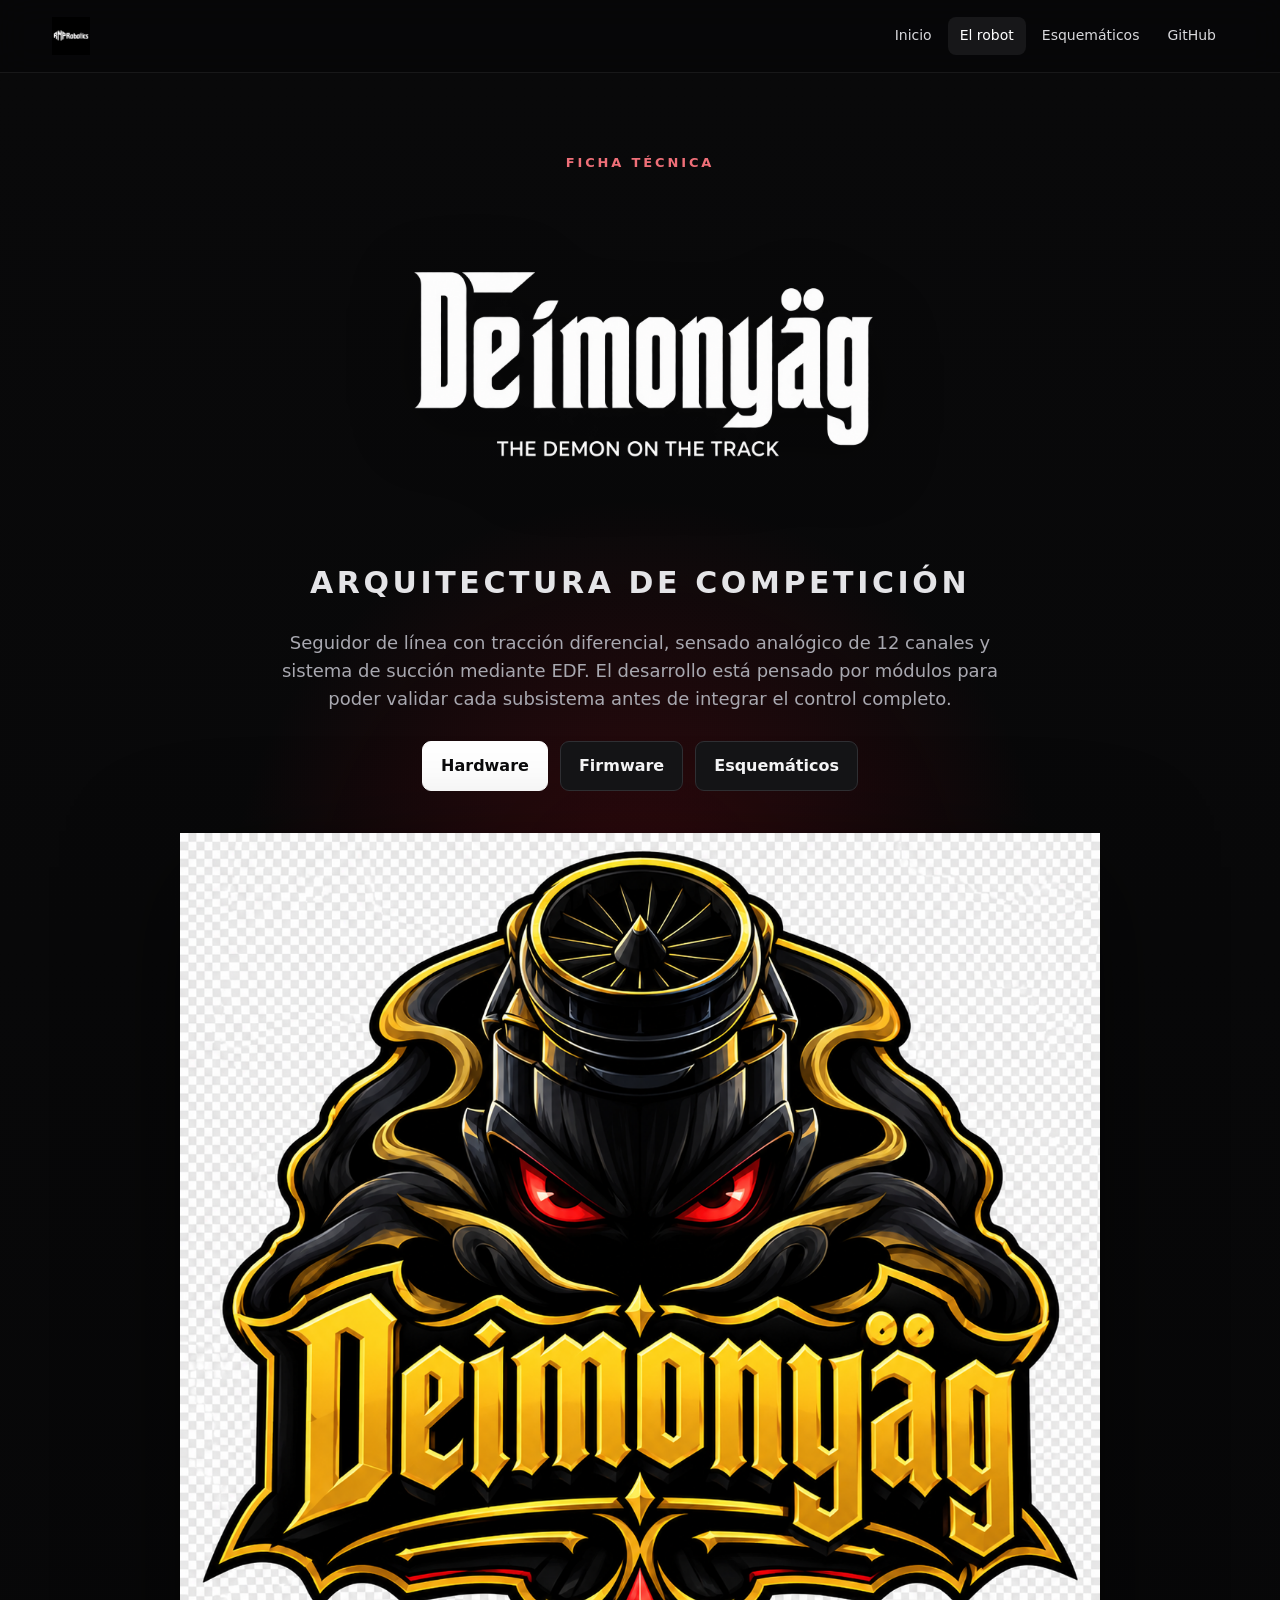
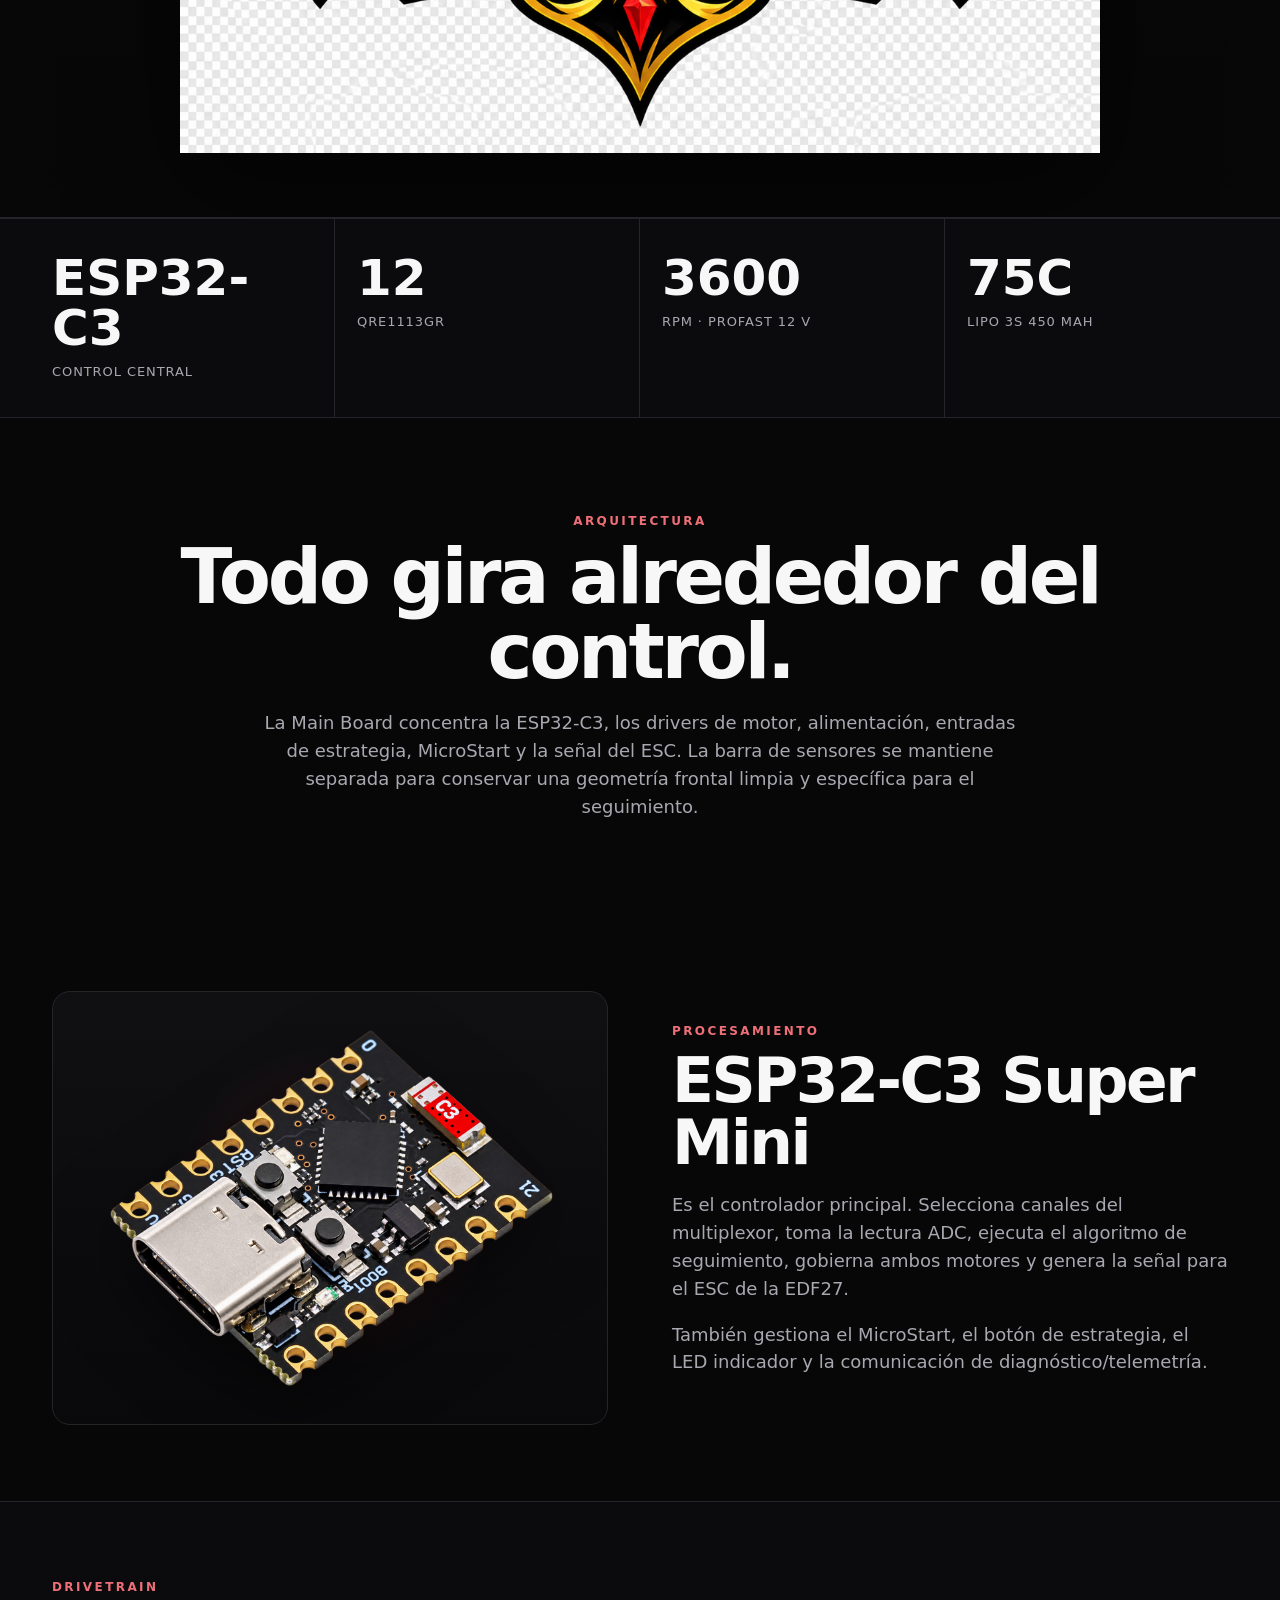
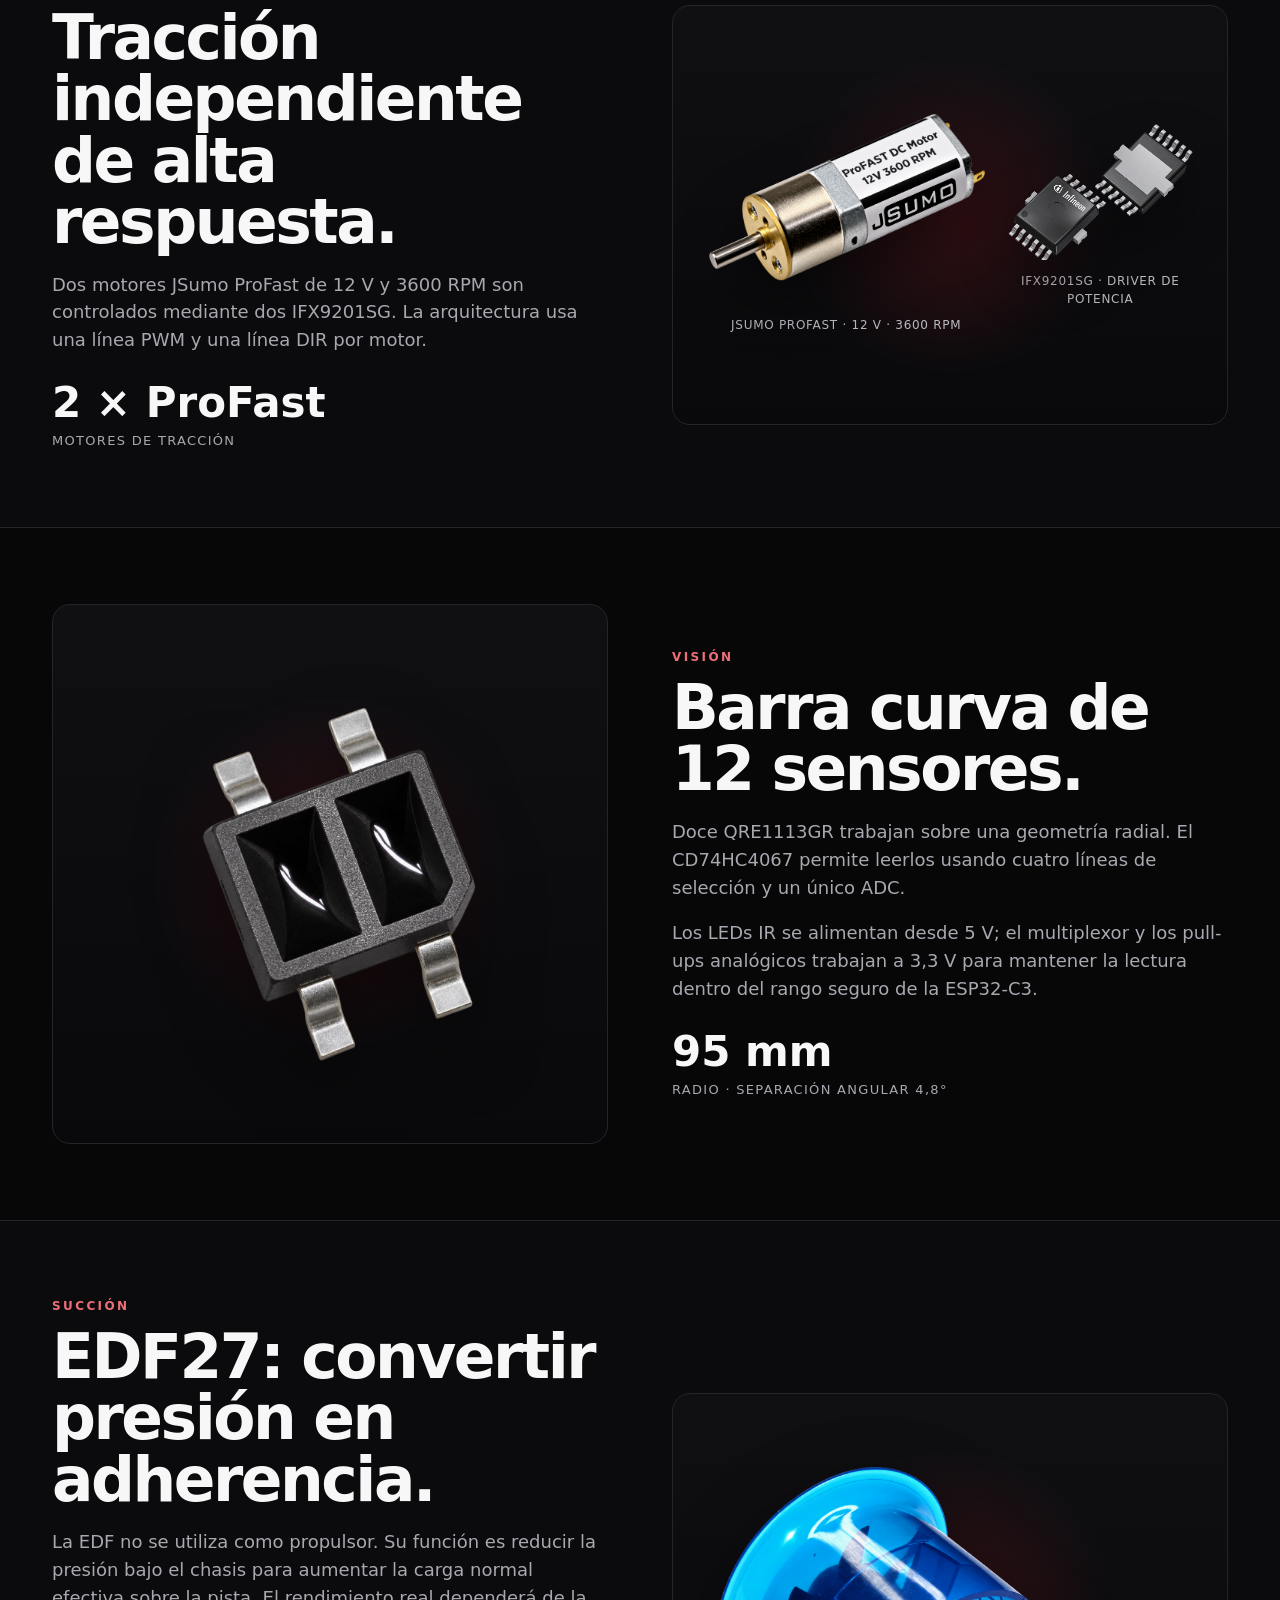
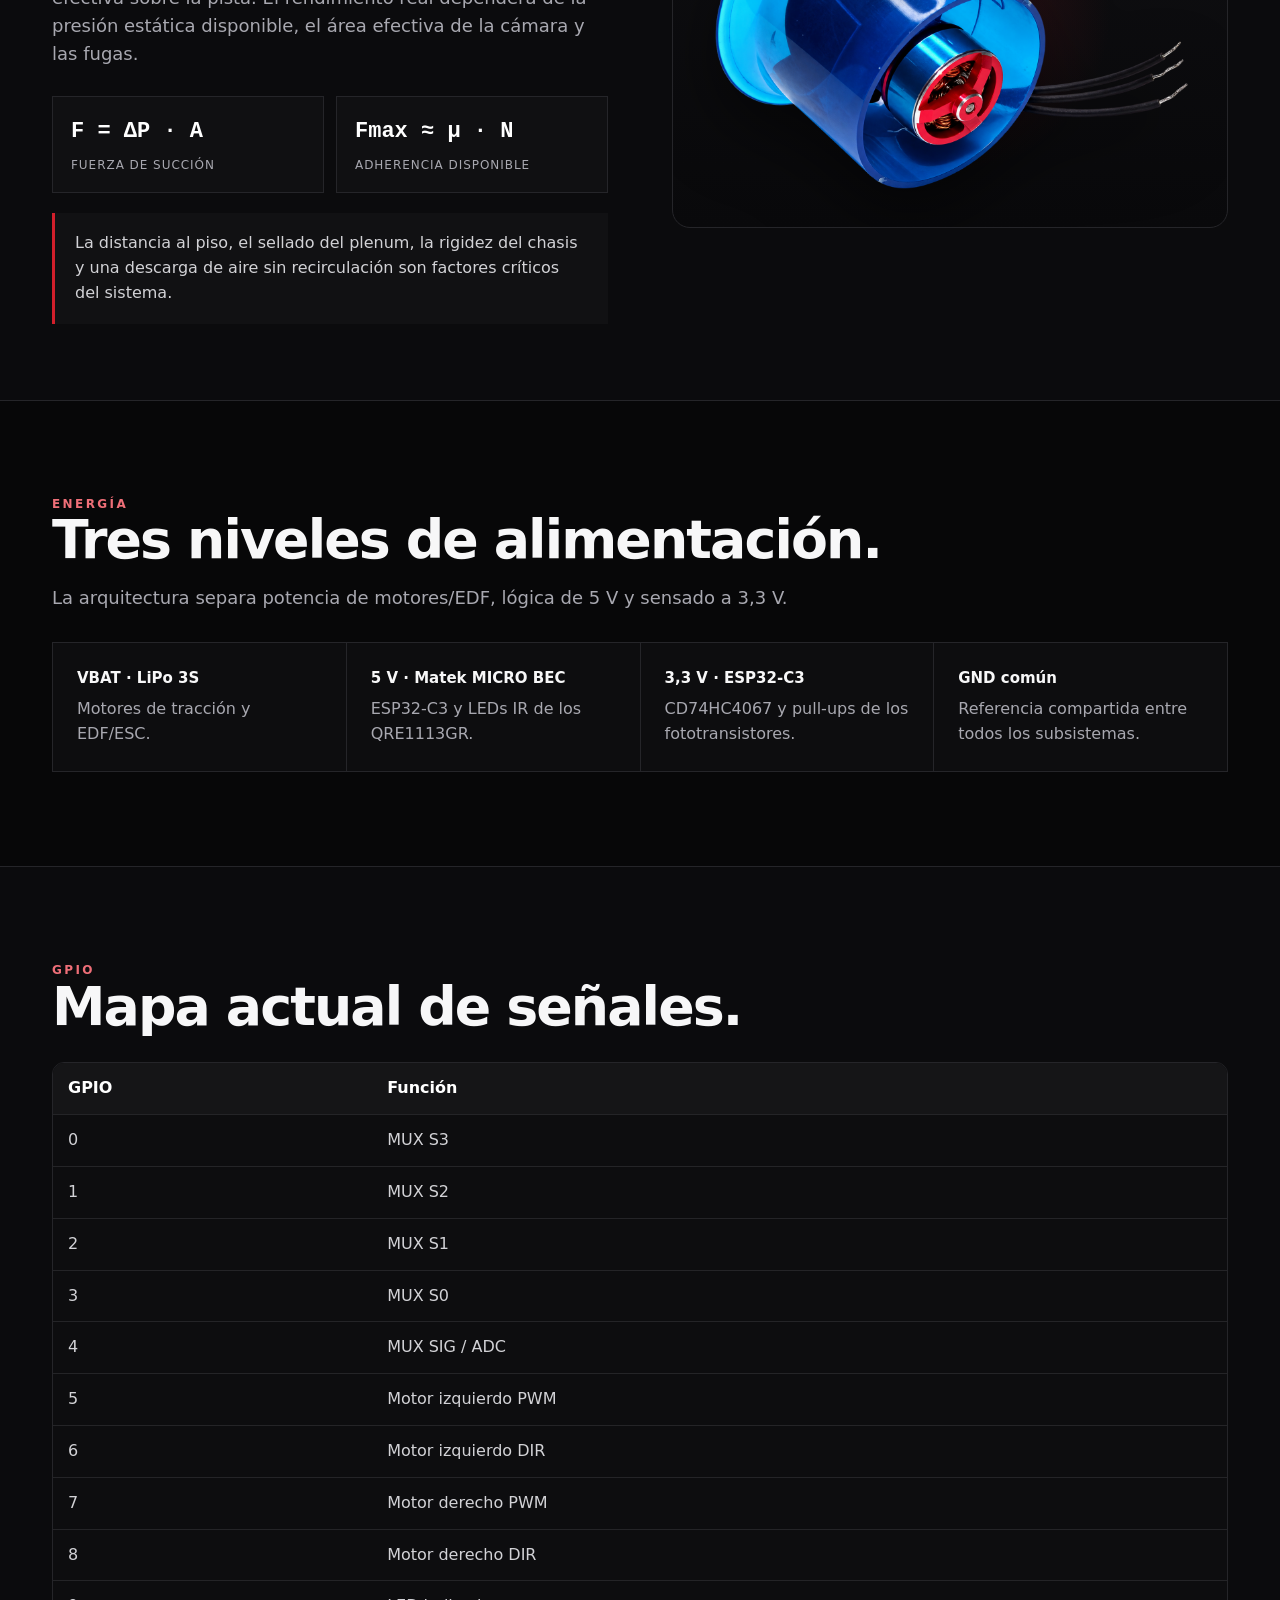
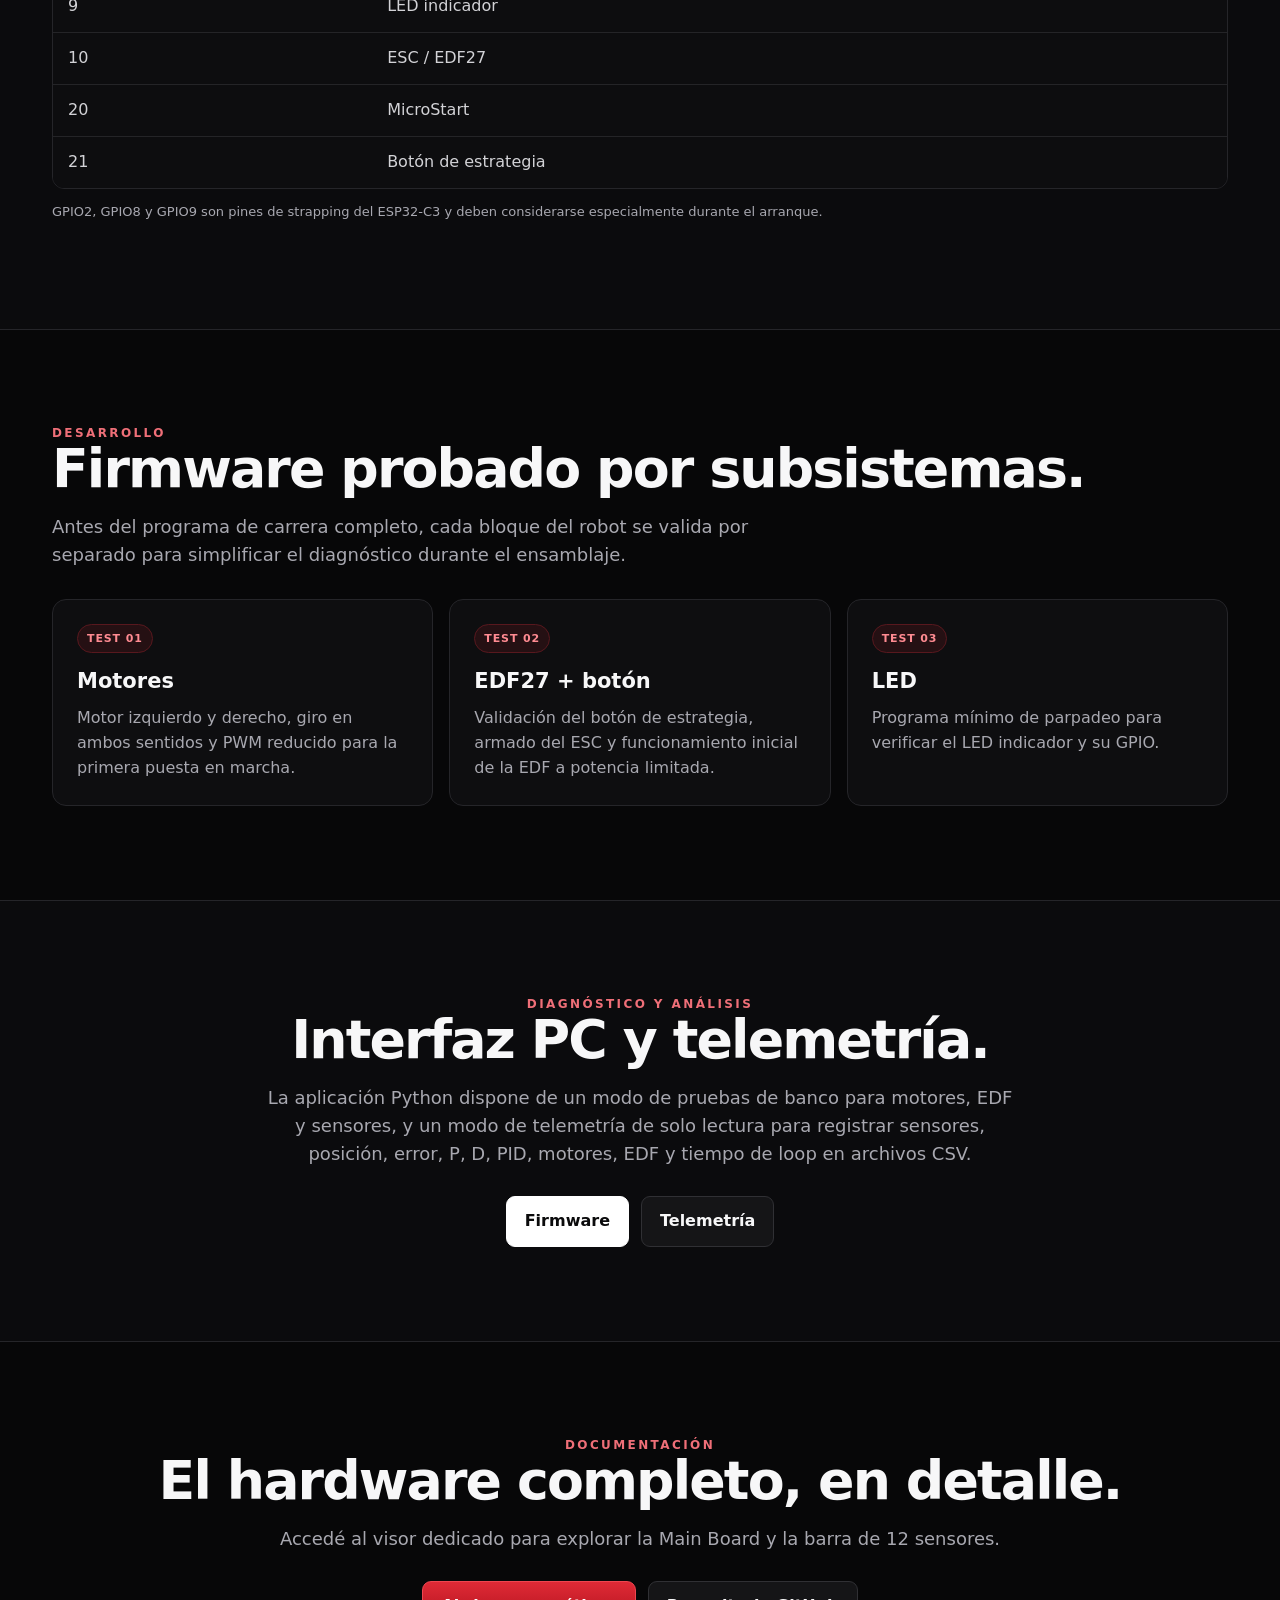
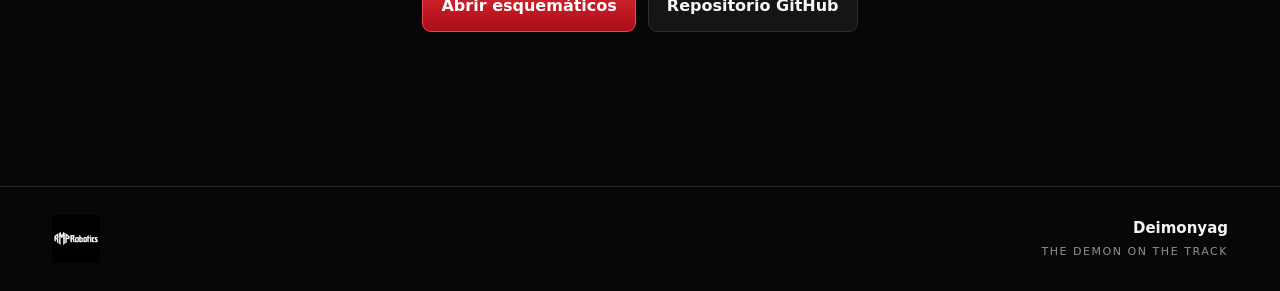
==== commit bf34eac2: "Aplicar estilos de branding en la página del robot" ====
--- a/robot.html
+++ b/robot.html
@@ -6,6 +6,7 @@
 <meta name="description" content="Información técnica completa de Deimonyag, robot seguidor de línea de competición de RMP Robotics.">
 <title>Deimonyag · El robot</title>
 <link rel="stylesheet" href="styles.css">
+<link rel="stylesheet" href="branding.css">
 </head>
 <body>
 <header class="site-header">
--- a/branding.css
+++ b/branding.css
@@ -0,0 +1,12 @@
+.brand{display:flex;align-items:center;min-height:42px}
+.brand-logo{height:38px;width:auto;max-width:190px;object-fit:contain}
+.hero-logo{filter:drop-shadow(0 16px 34px rgba(0,0,0,.45))}
+.hero-logo-compact{width:min(560px,74vw)}
+.footer-inner{align-items:center;gap:24px}
+.footer-brand{display:flex;align-items:center}
+.footer-logo{height:48px;width:auto;max-width:230px;object-fit:contain}
+.footer-copy{margin-left:auto;text-align:right;display:flex;flex-direction:column;gap:3px}
+.footer-copy strong{color:#f3f3f4;font-size:15px}
+.footer-copy span{font-size:11px;letter-spacing:.14em;color:#8f8f96}
+.viewer-logo{width:min(280px,68vw);height:auto;margin:0 0 24px;filter:drop-shadow(0 12px 24px rgba(0,0,0,.35))}
+@media(max-width:620px){.brand-logo{height:34px;max-width:170px}.footer-inner{align-items:flex-start}.footer-copy{margin-left:0;text-align:left}.hero-logo{width:min(620px,94vw)}}
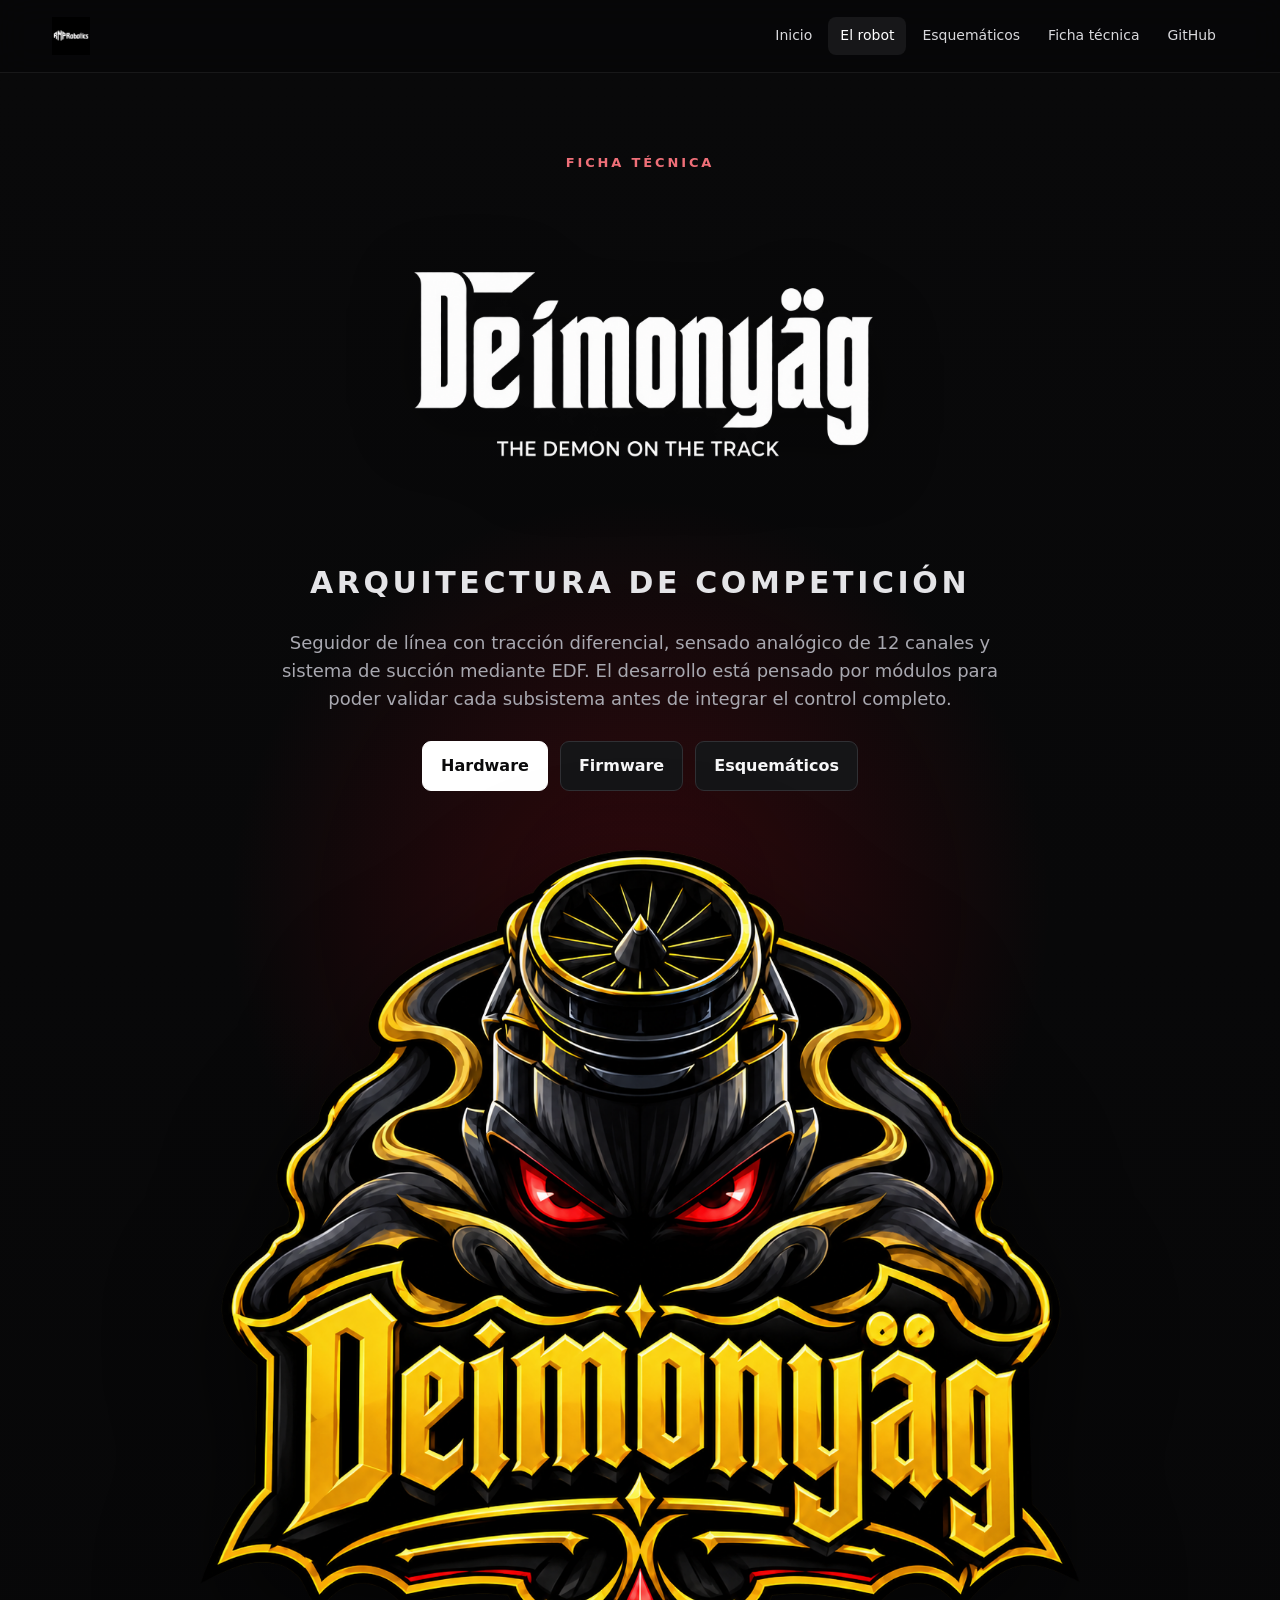
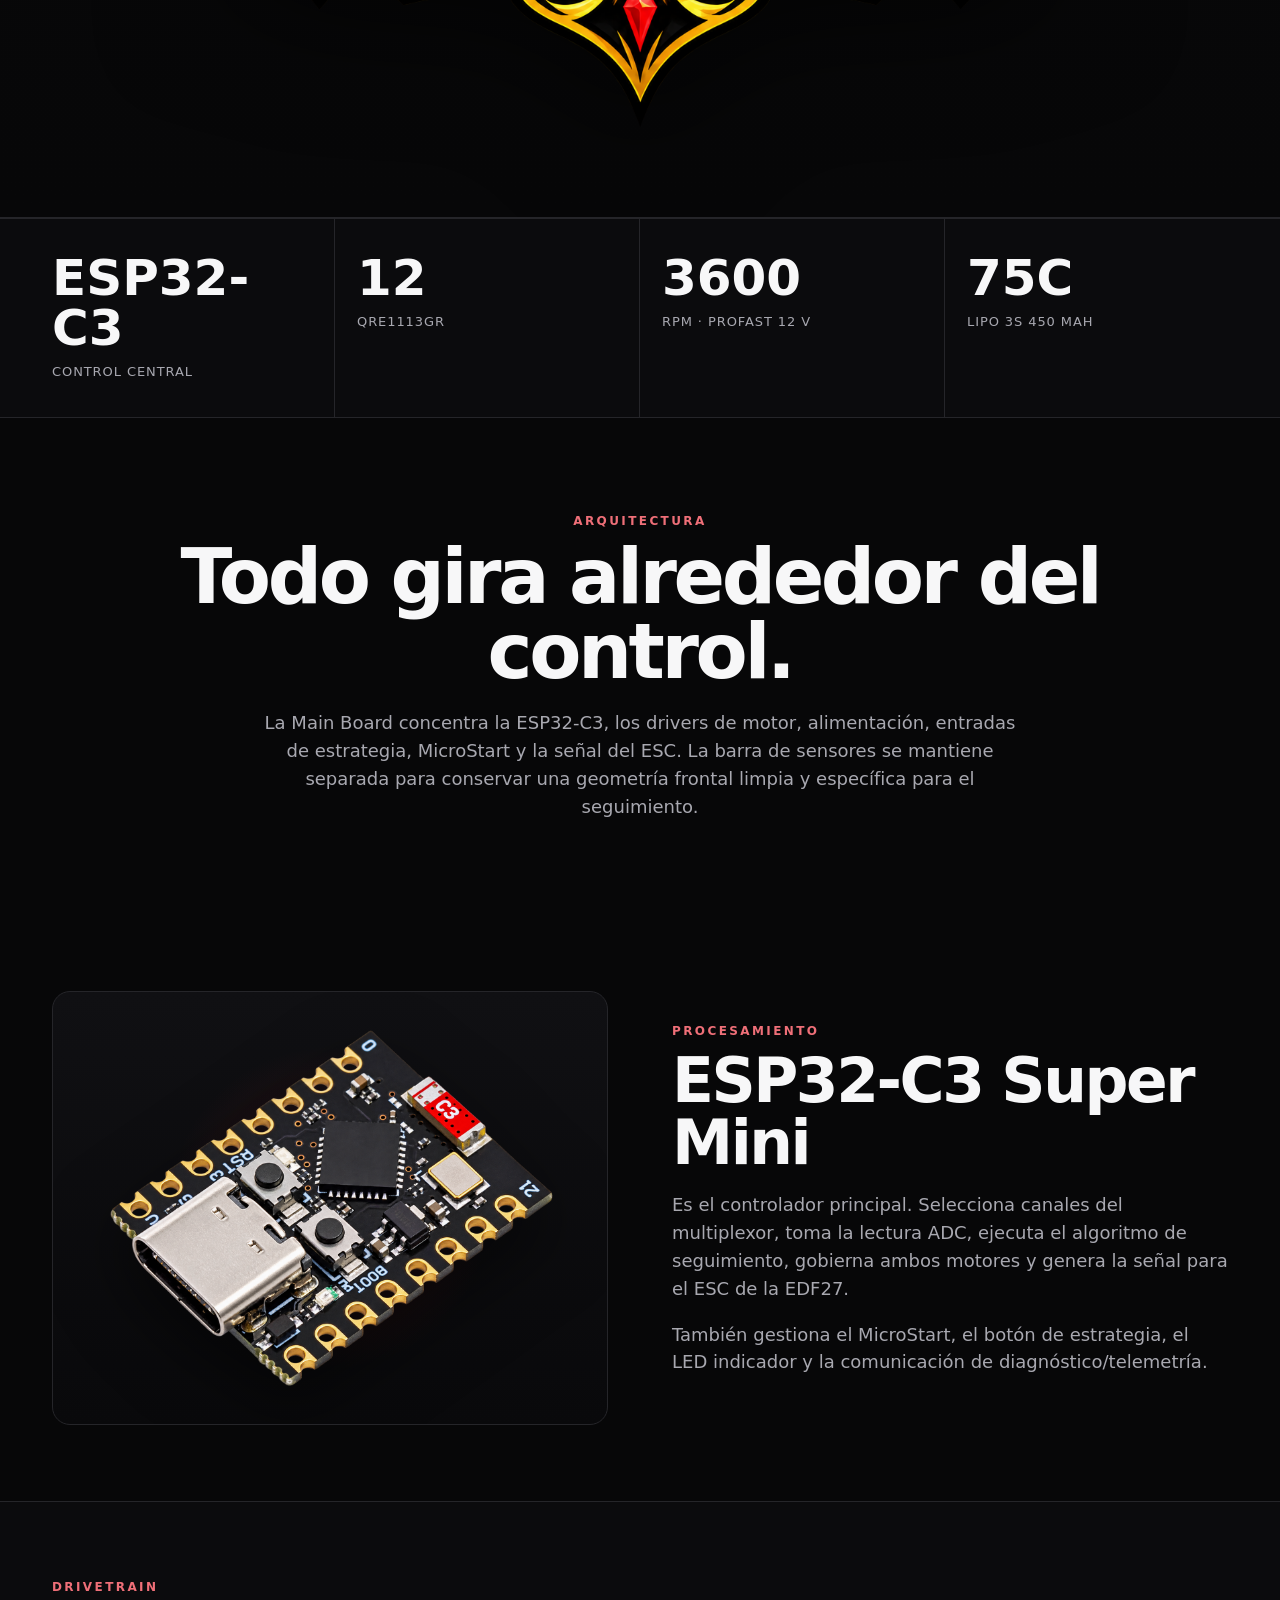
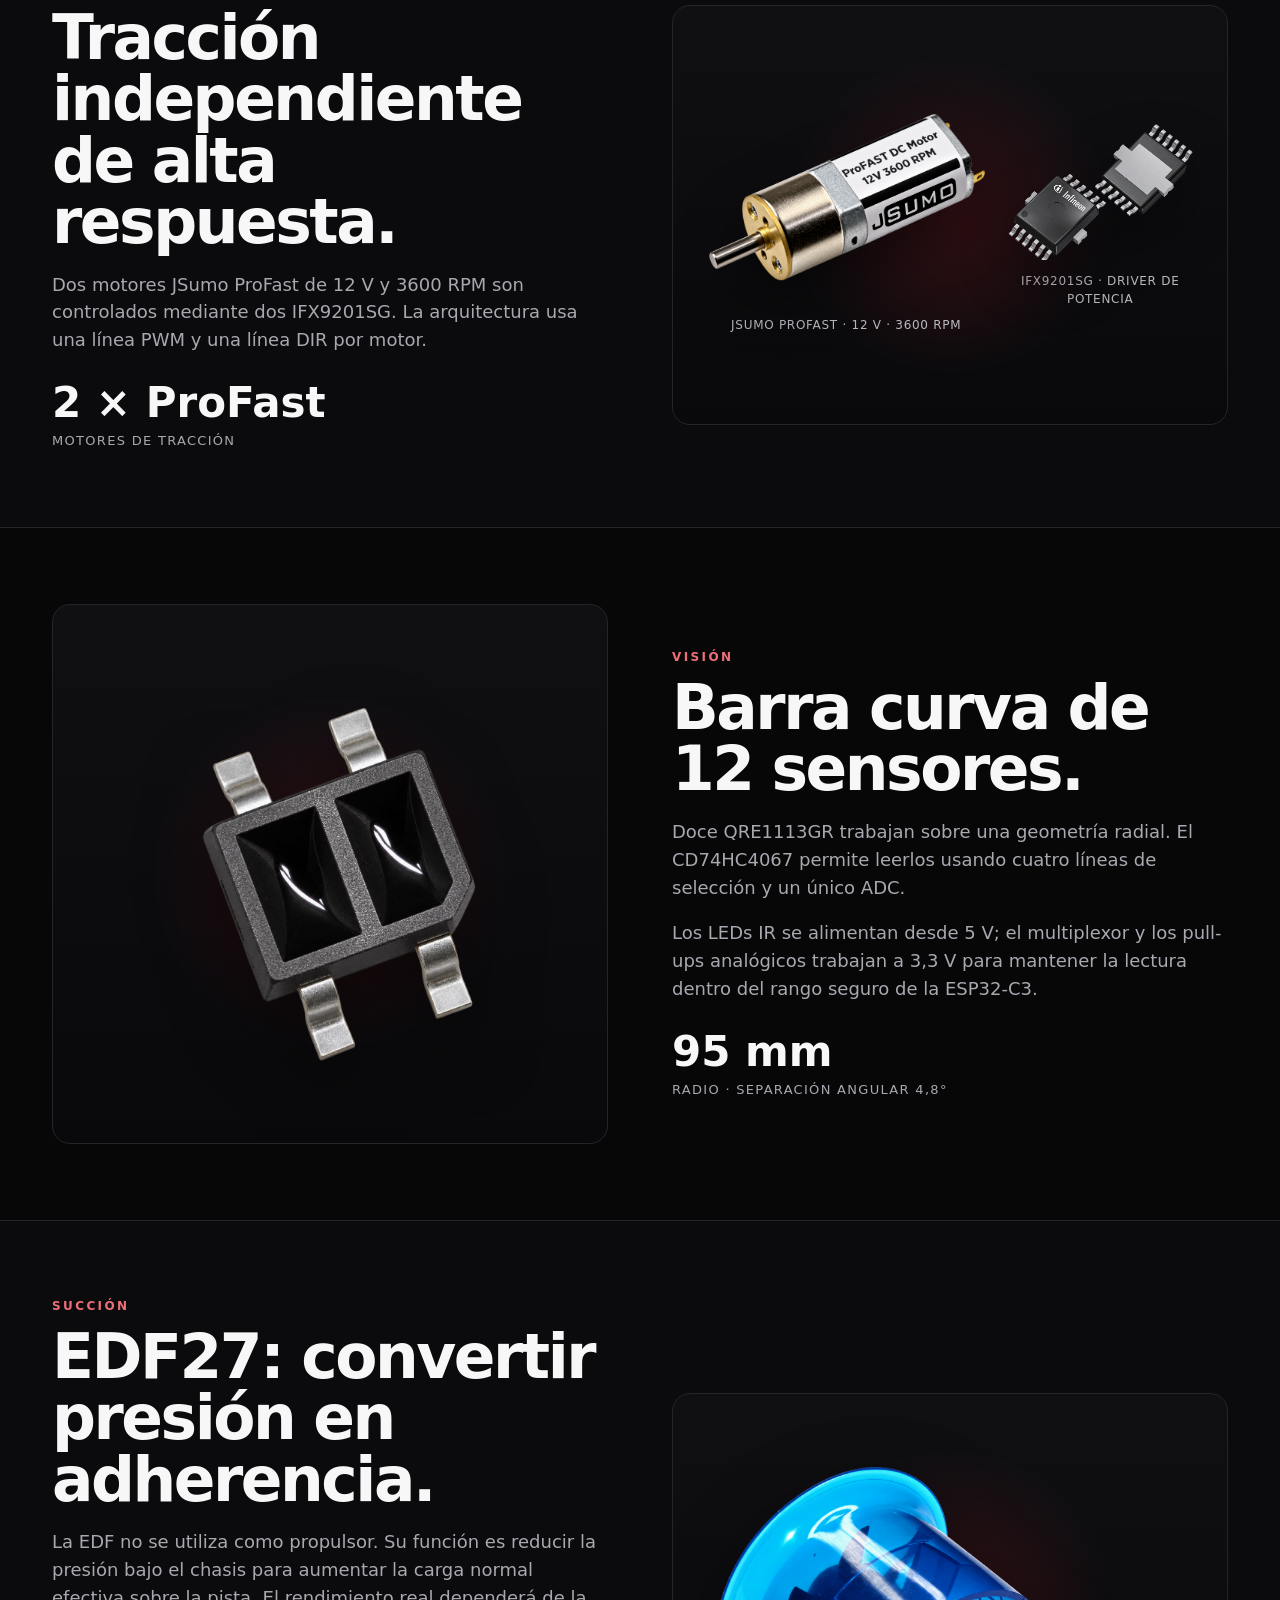
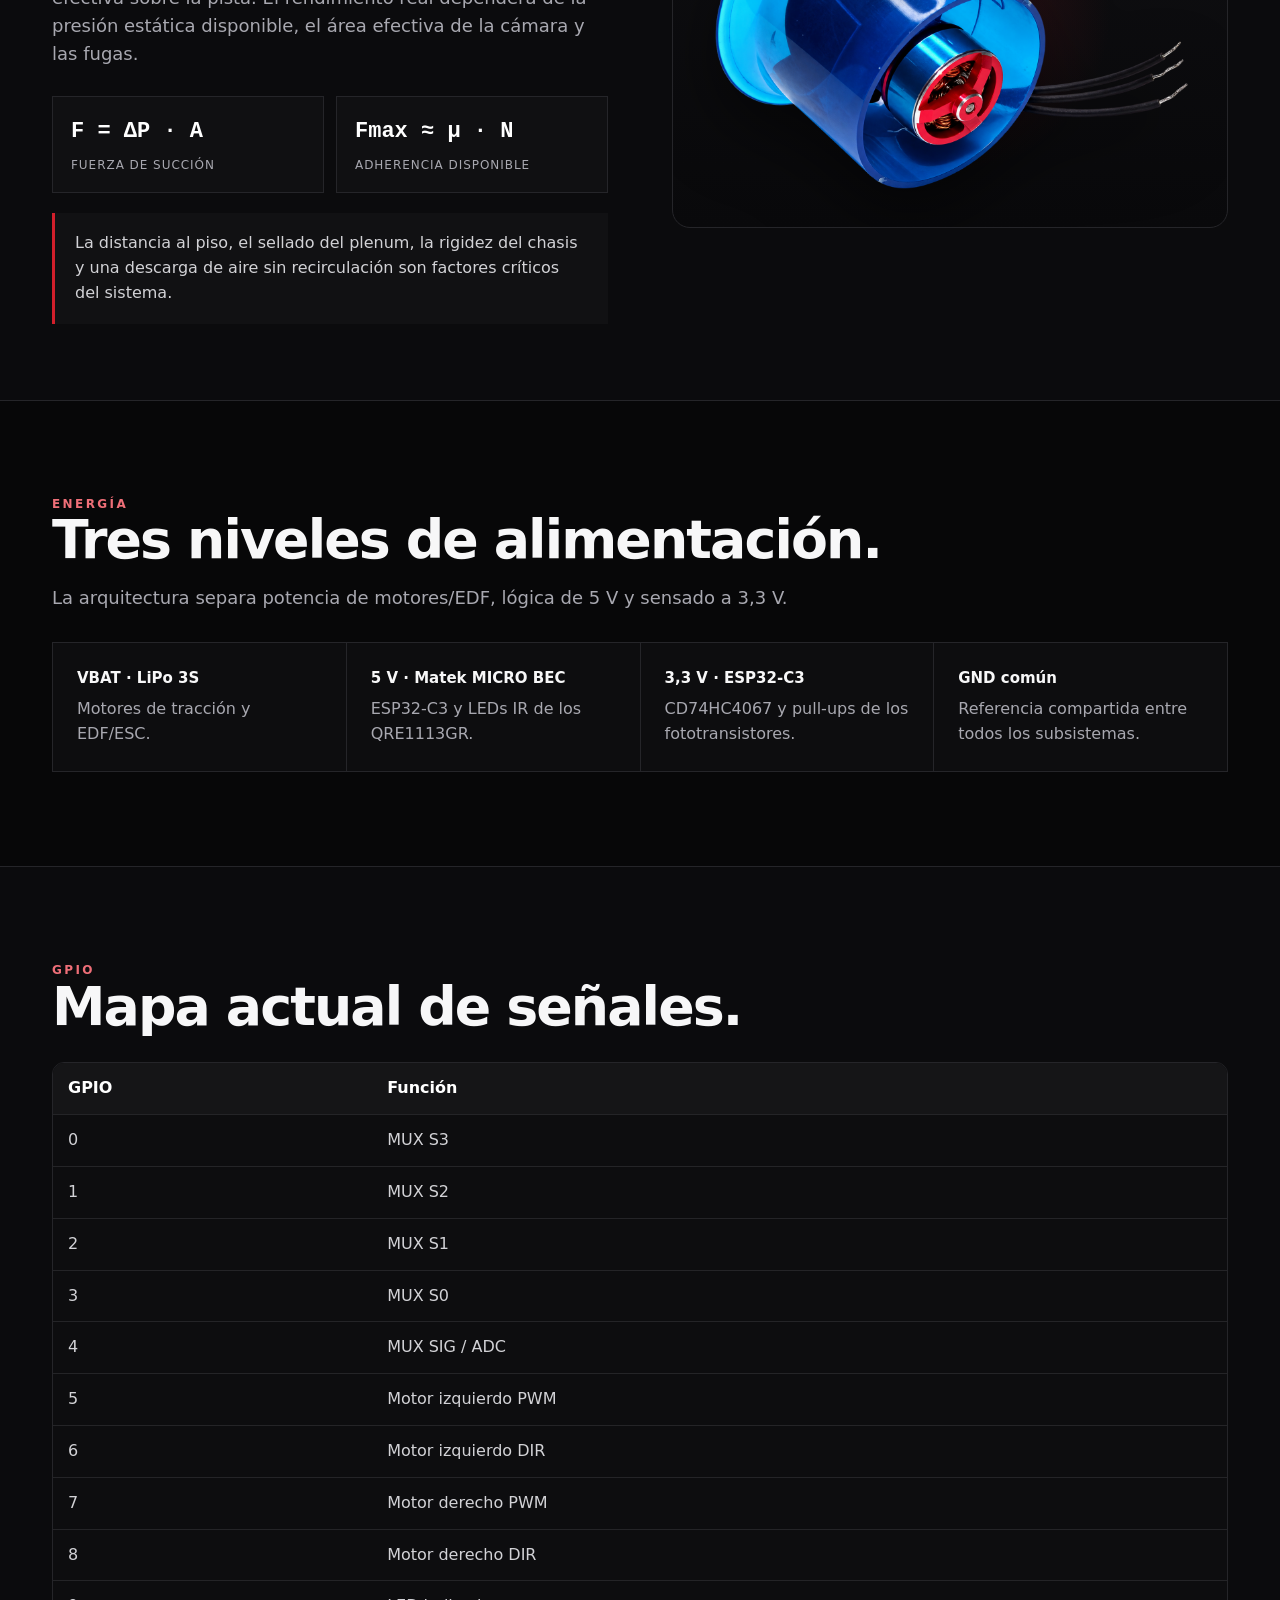
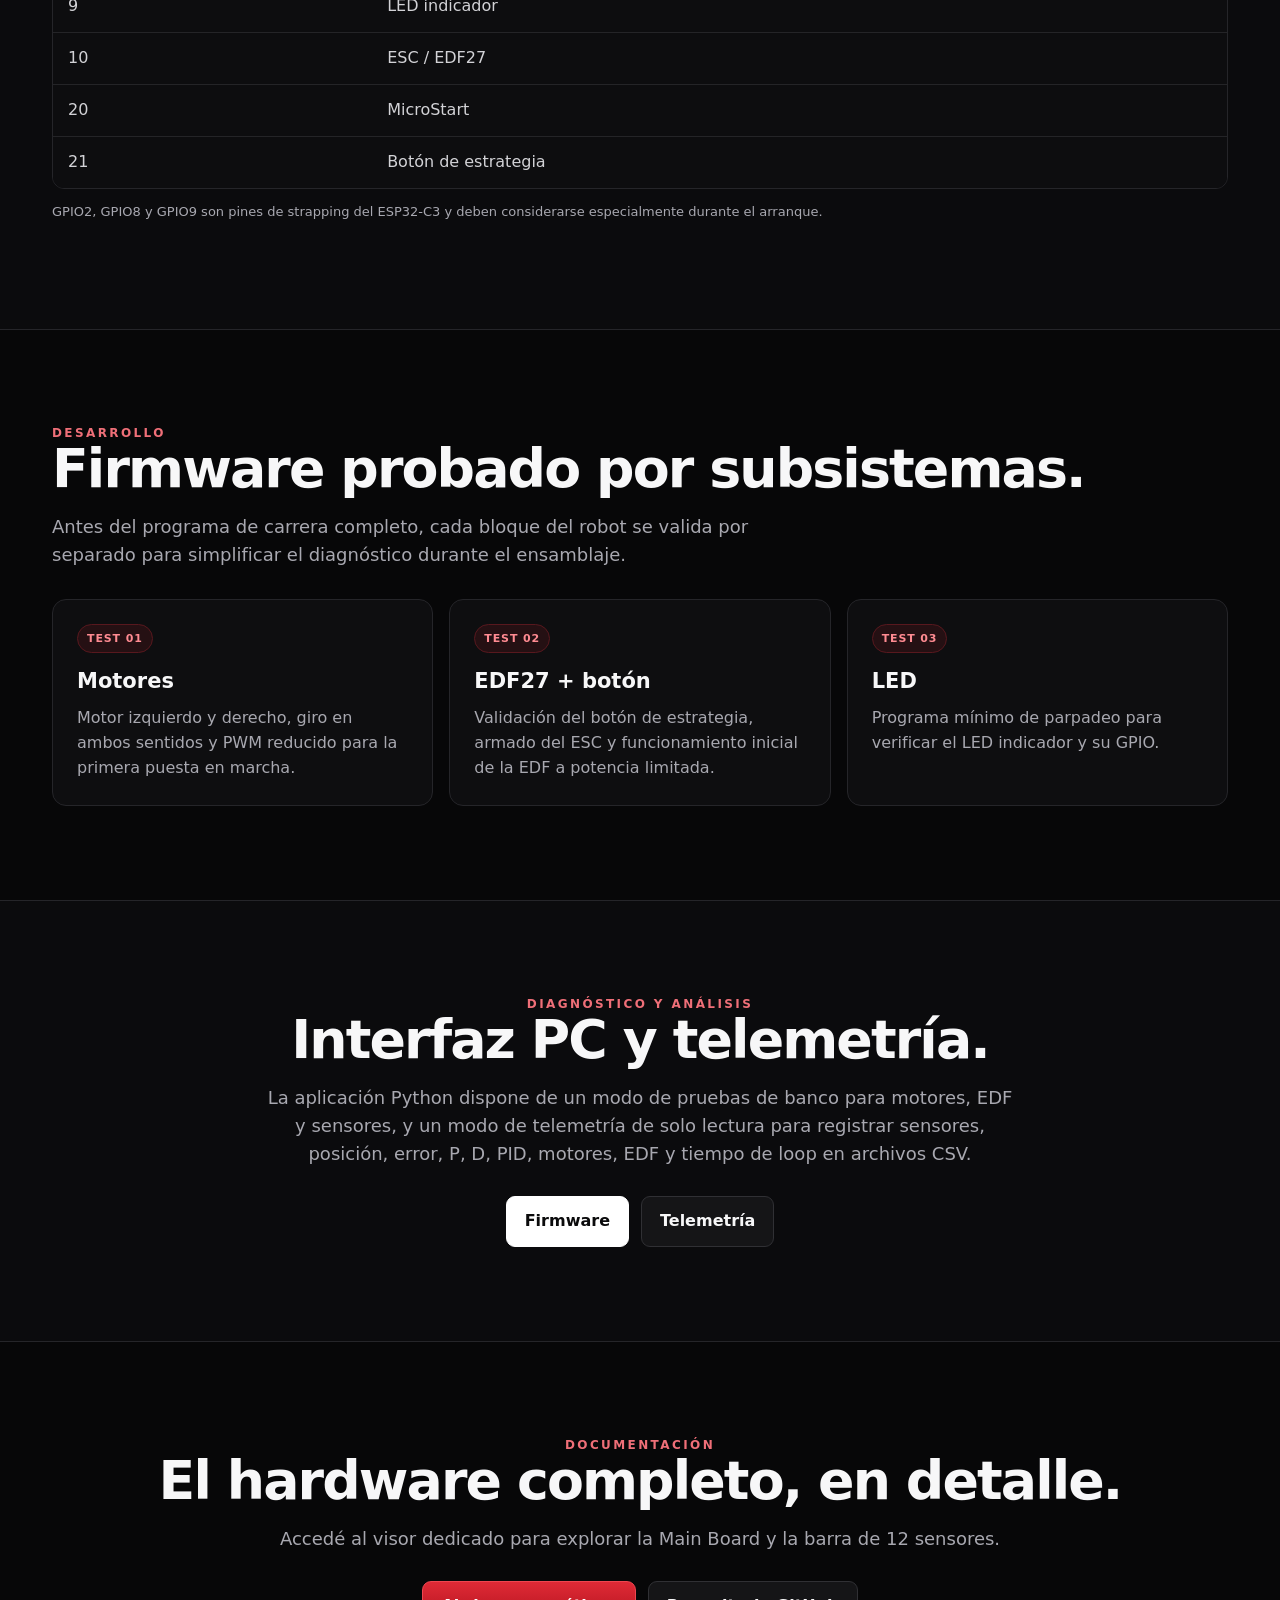
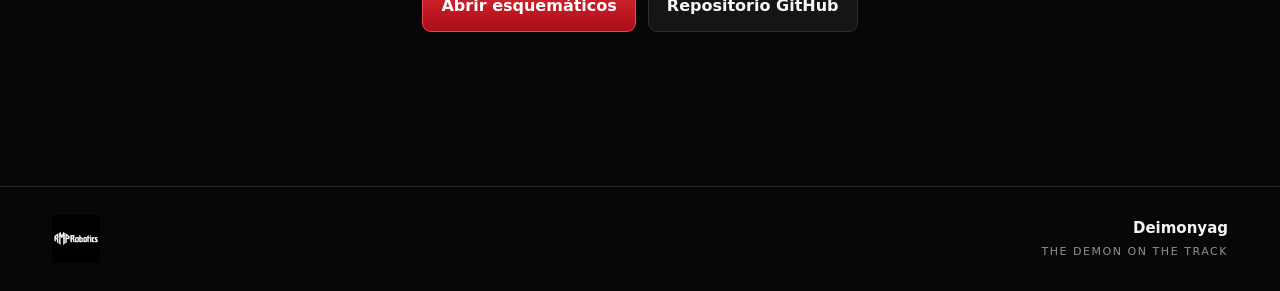
==== commit 64f69896: "Enlazar la ficha técnica en el sitio de RMP Robotics Co-Authored-By: Claude Opus 5.5 <noreply@anthro" ====
--- a/robot.html
+++ b/robot.html
@@ -11,11 +11,12 @@
 <body>
 <header class="site-header">
   <nav class="nav">
-    <a class="brand" href="index.html" aria-label="RMP Robotics - Inicio"><img class="brand-logo" src="images/logos/RMP%20robotics.png" alt="RMP Robotics"></a>
+    <a class="brand" href="https://srampello.github.io/RMP/" aria-label="RMP Robotics: todos los robots"><img class="brand-logo" src="images/logos/RMP%20robotics.png" alt="RMP Robotics"></a>
     <div class="nav-links">
       <a href="index.html">Inicio</a>
       <a class="active" href="robot.html">El robot</a>
       <a href="schematics.html">Esquemáticos</a>
+      <a href="https://srampello.github.io/RMP/robots/deimonyag/">Ficha técnica</a>
       <a href="https://github.com/srampello/RMP_Deimonyag">GitHub</a>
     </div>
   </nav>
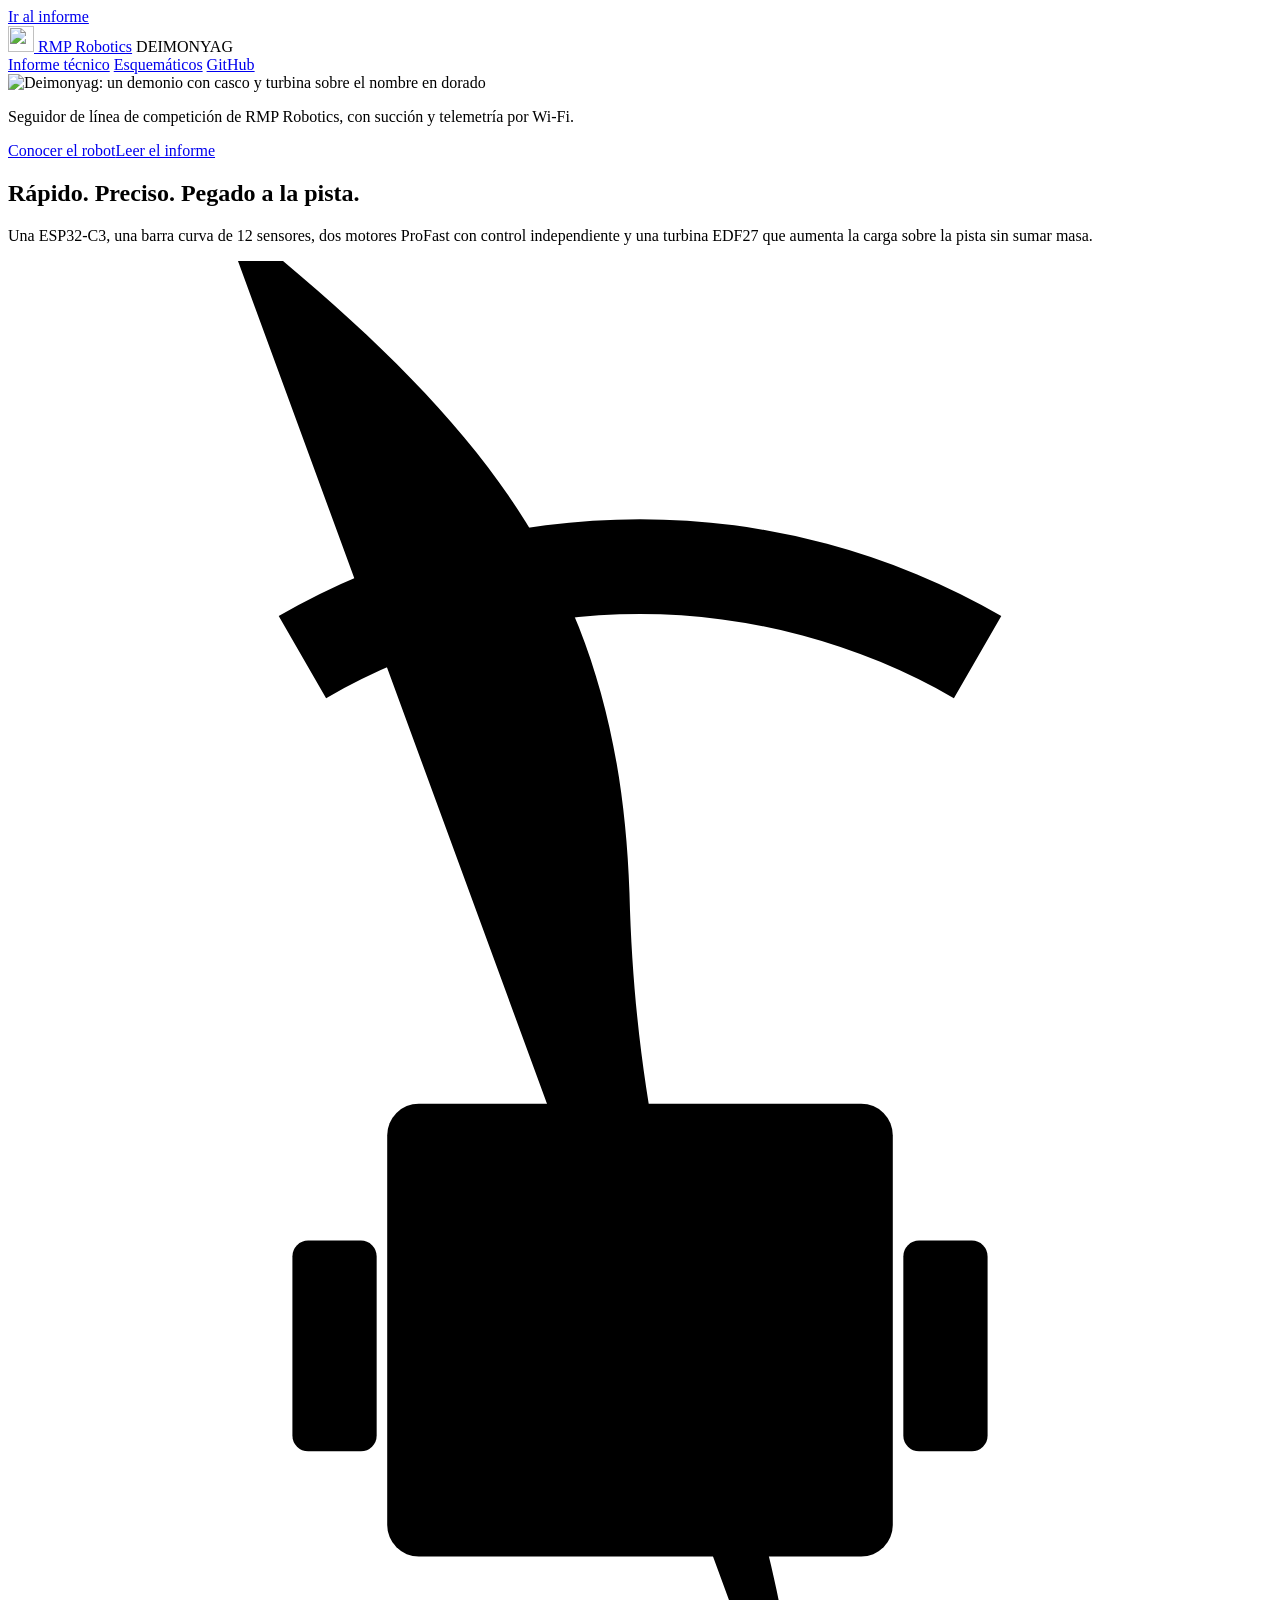
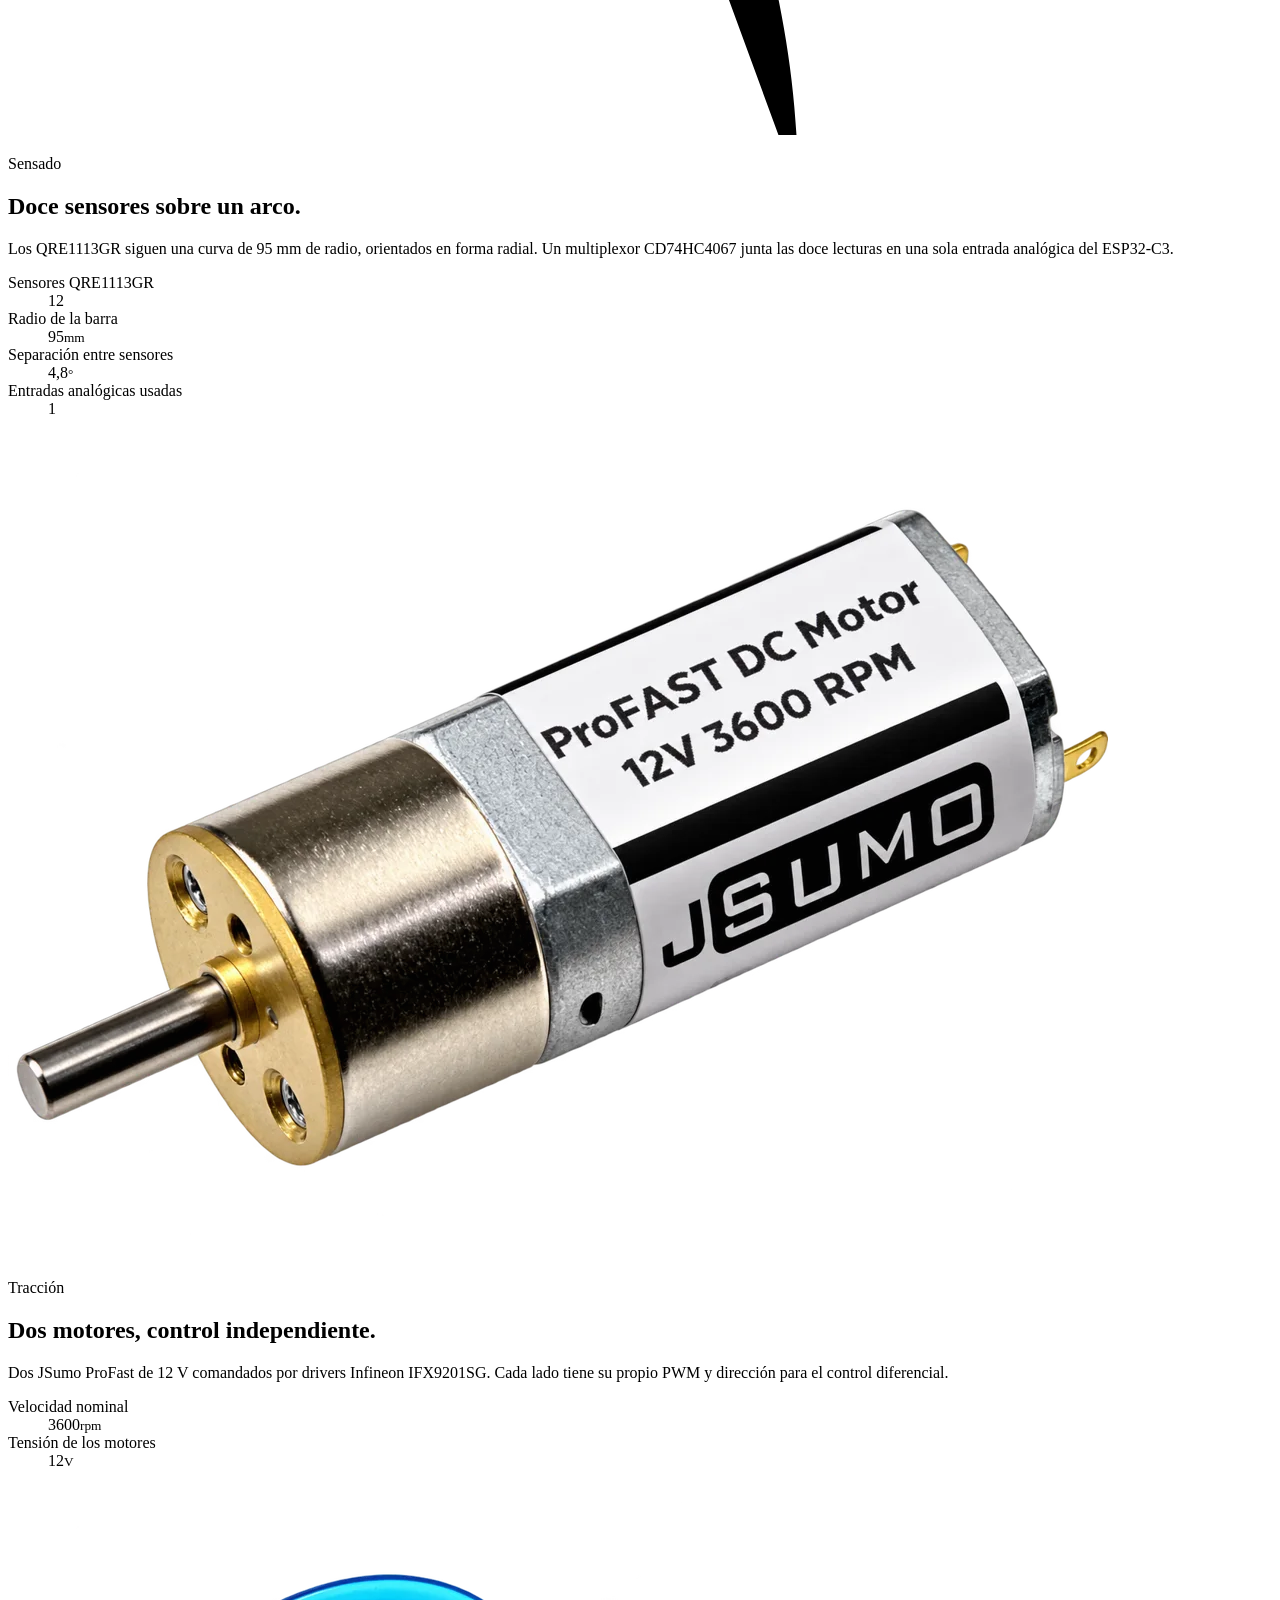
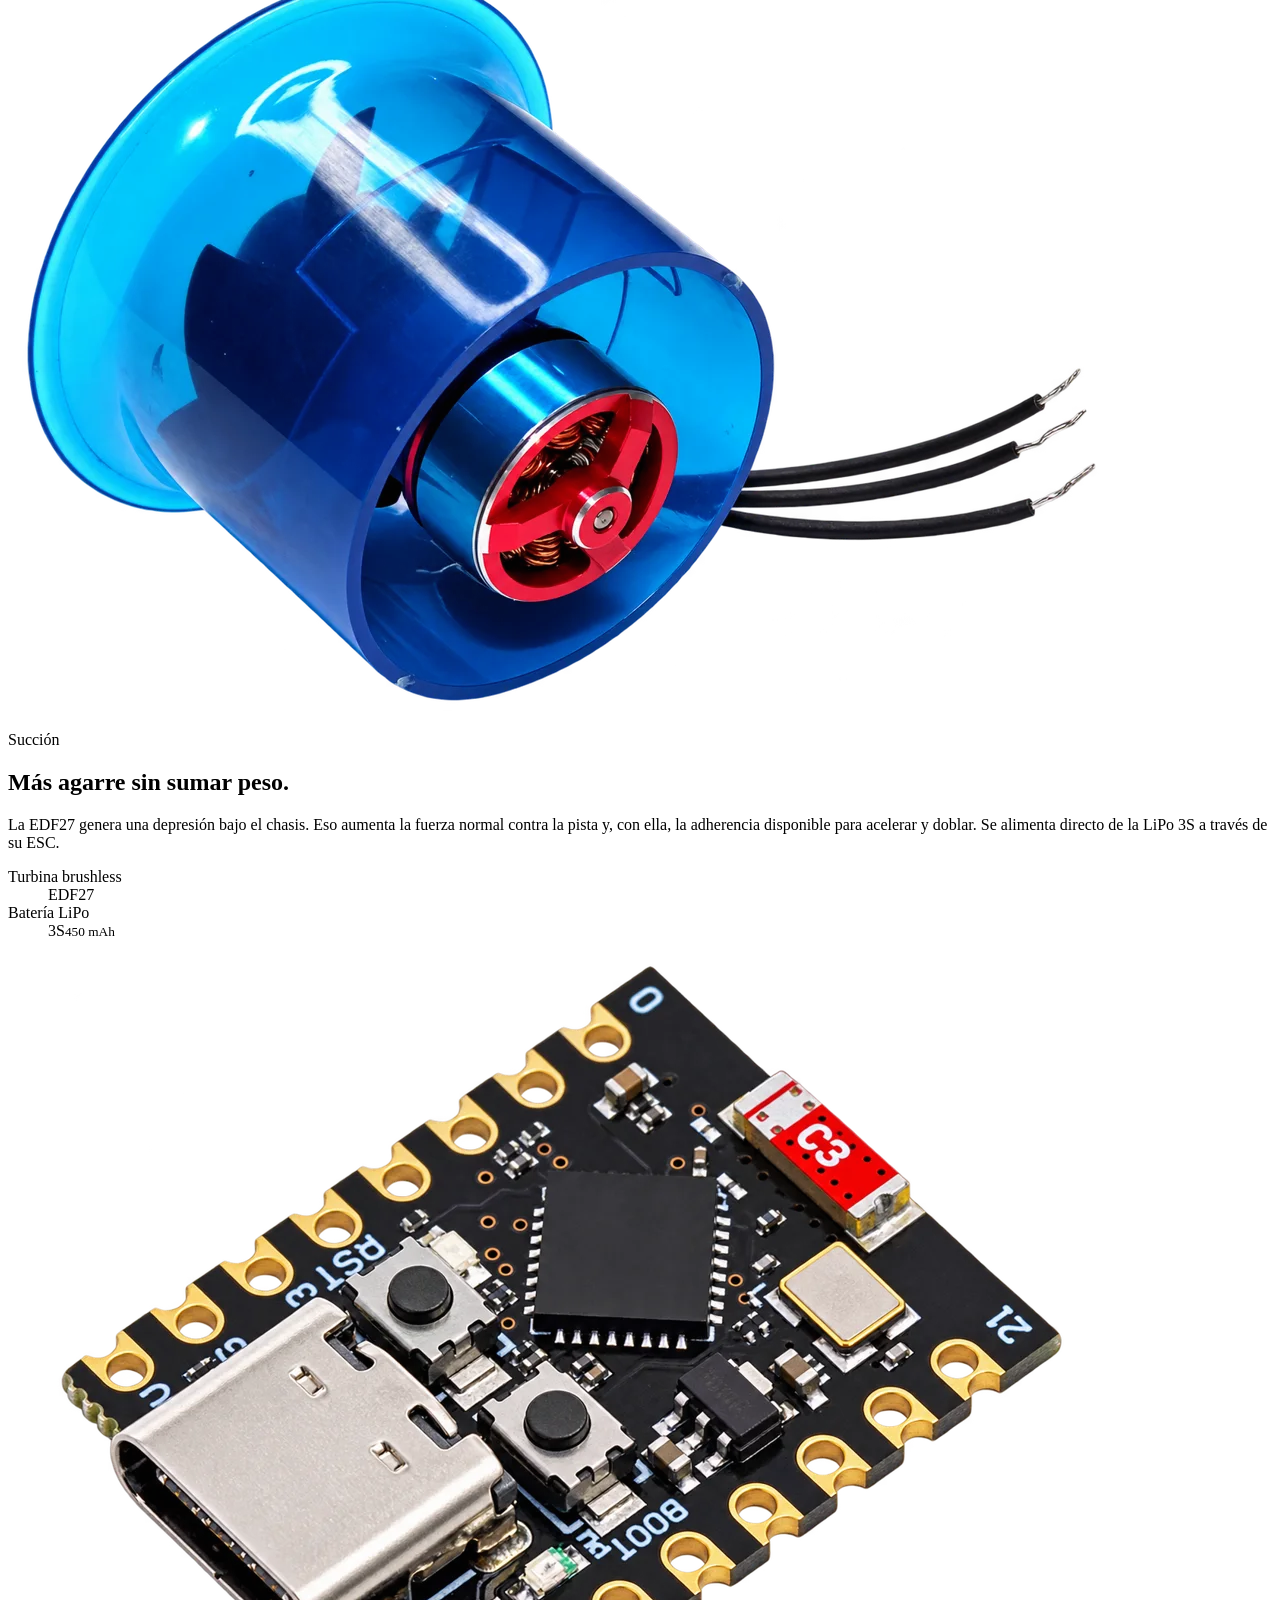
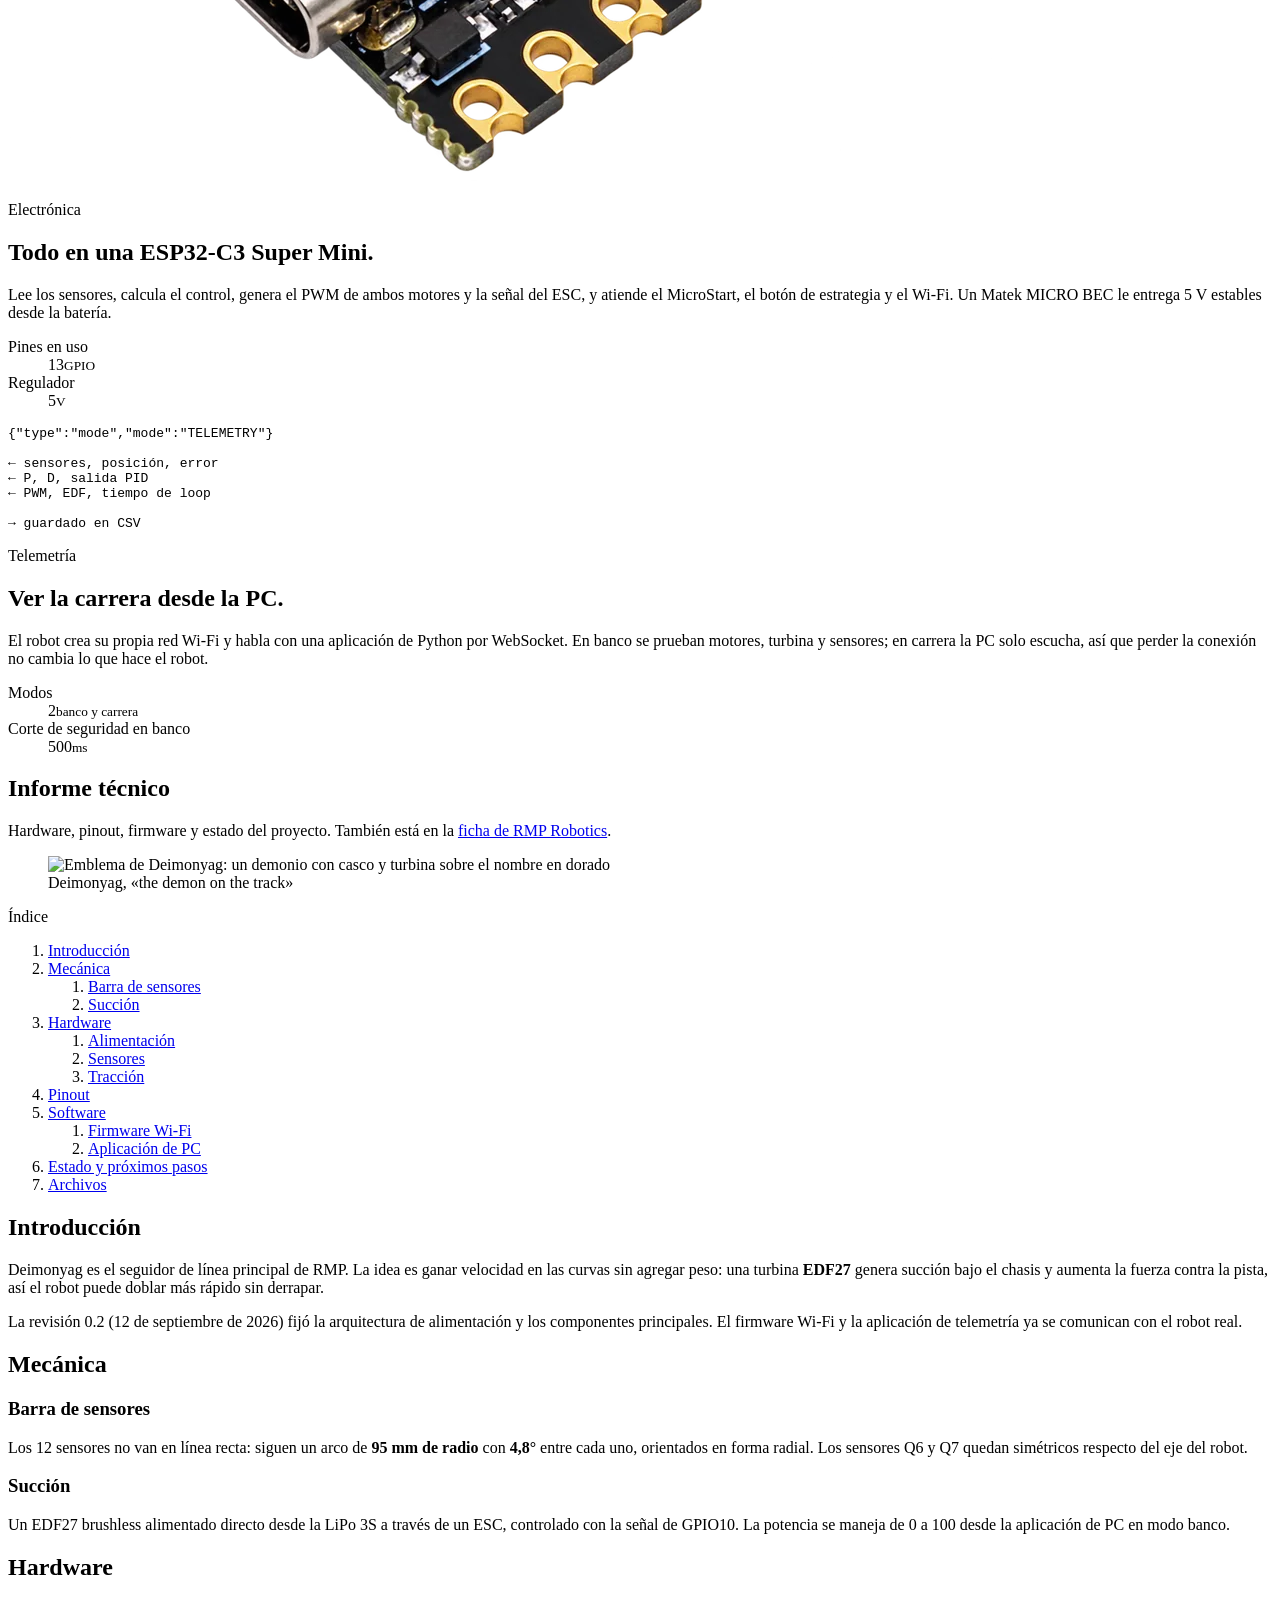
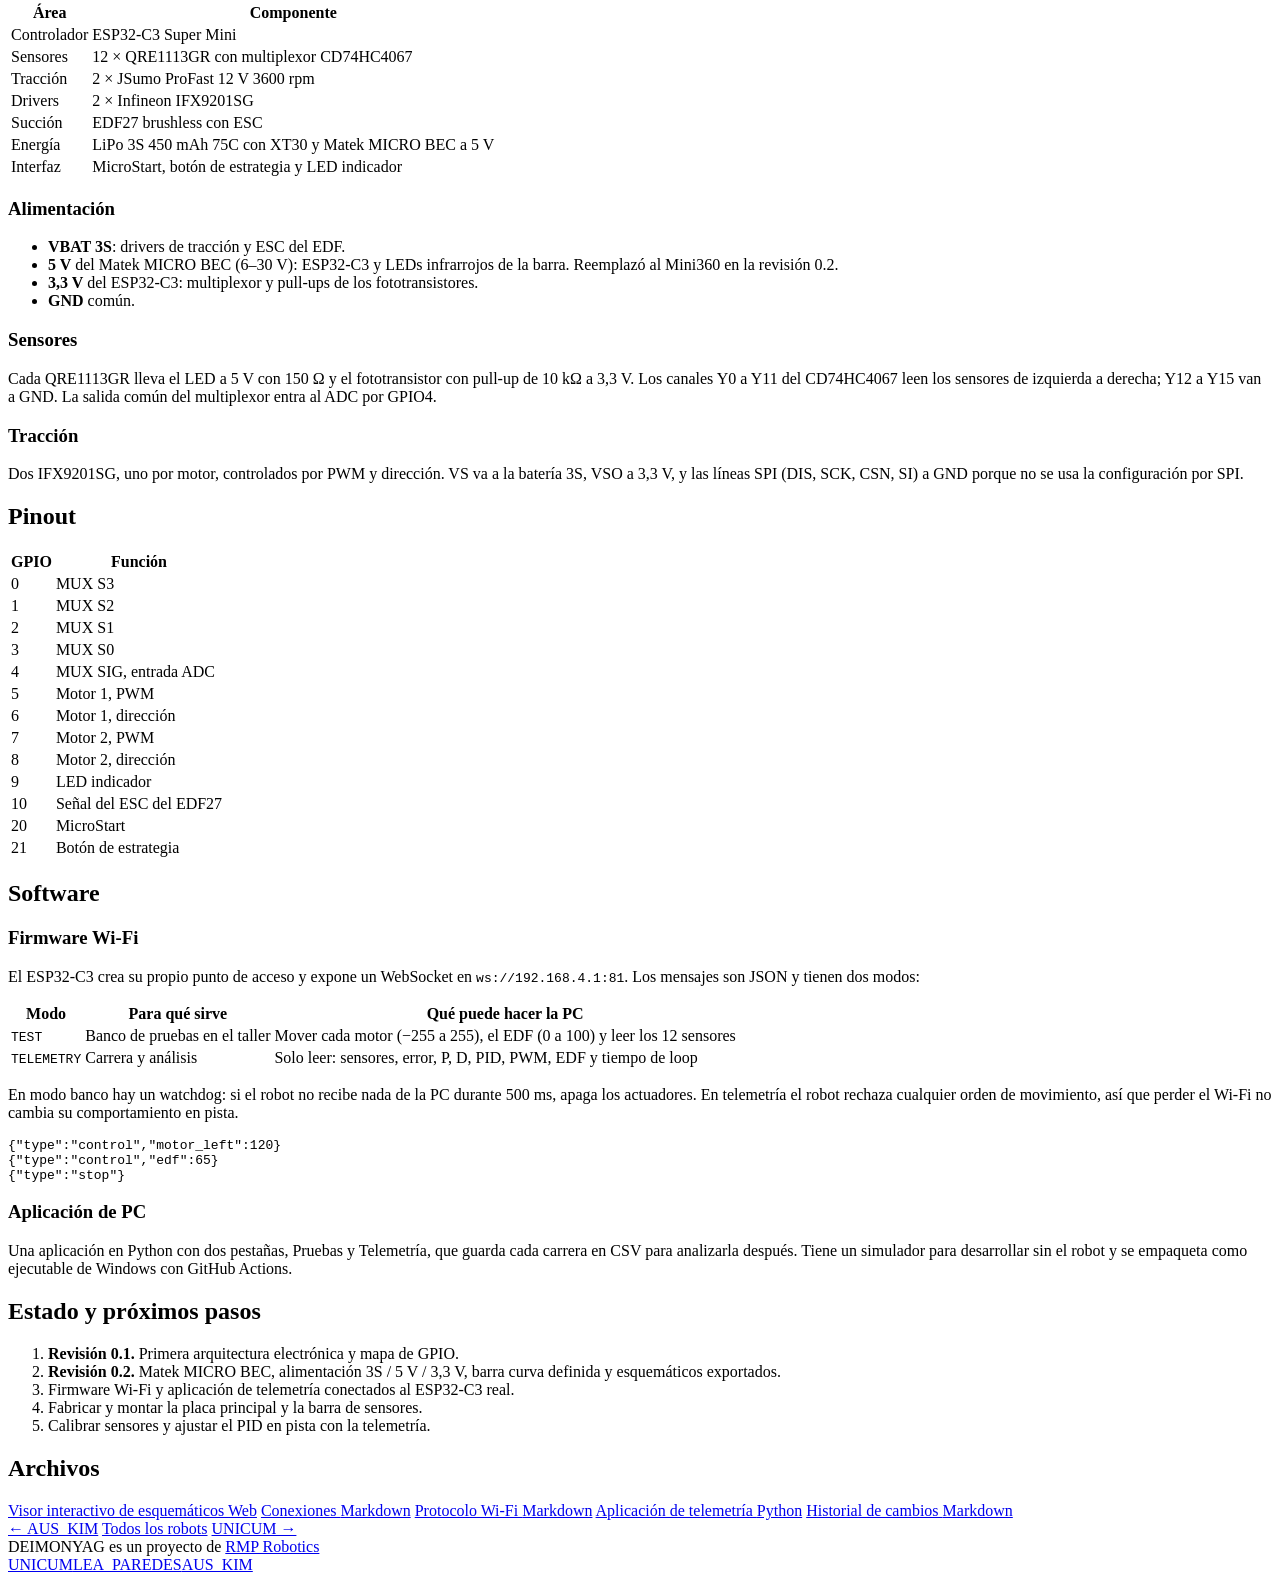
==== commit e61f1b89: "Página propia del robot con la estética de RMP Robotics Vitrina por sistemas e informe técnico, gene" ====
--- a/robot.html
+++ b/robot.html
@@ -1,172 +1,12 @@
 <!doctype html>
 <html lang="es">
 <head>
-<meta charset="utf-8">
-<meta name="viewport" content="width=device-width,initial-scale=1">
-<meta name="description" content="Información técnica completa de Deimonyag, robot seguidor de línea de competición de RMP Robotics.">
-<title>Deimonyag · El robot</title>
-<link rel="stylesheet" href="styles.css">
-<link rel="stylesheet" href="branding.css">
+  <meta charset="utf-8">
+  <title>Deimonyag — RMP Robotics</title>
+  <meta http-equiv="refresh" content="0; url=./#informe">
+  <link rel="canonical" href="https://srampello.github.io/RMP_Deimonyag/">
 </head>
 <body>
-<header class="site-header">
-  <nav class="nav">
-    <a class="brand" href="https://srampello.github.io/RMP/" aria-label="RMP Robotics: todos los robots"><img class="brand-logo" src="images/logos/RMP%20robotics.png" alt="RMP Robotics"></a>
-    <div class="nav-links">
-      <a href="index.html">Inicio</a>
-      <a class="active" href="robot.html">El robot</a>
-      <a href="schematics.html">Esquemáticos</a>
-      <a href="https://srampello.github.io/RMP/robots/deimonyag/">Ficha técnica</a>
-      <a href="https://github.com/srampello/RMP_Deimonyag">GitHub</a>
-    </div>
-  </nav>
-</header>
-
-<main>
-  <section class="hero-product" style="min-height:72vh">
-    <div class="hero-product-inner">
-      <div class="hero-kicker">Ficha técnica</div>
-      <img class="hero-logo hero-logo-compact" src="images/logos/deimonyag-logo.png" alt="Logo Deimonyag">
-      <div class="hero-sub">ARQUITECTURA DE COMPETICIÓN</div>
-      <p class="hero-copy">Seguidor de línea con tracción diferencial, sensado analógico de 12 canales y sistema de succión mediante EDF. El desarrollo está pensado por módulos para poder validar cada subsistema antes de integrar el control completo.</p>
-      <div class="actions"><a class="btn primary" href="#hardware">Hardware</a><a class="btn" href="#software">Firmware</a><a class="btn" href="schematics.html">Esquemáticos</a></div>
-      <img class="hero-robot" src="images/deimonyag.png" alt="Deimonyag">
-    </div>
-  </section>
-
-  <section class="stat-band">
-    <div class="stats">
-      <div class="stat"><strong>ESP32-C3</strong><span>control central</span></div>
-      <div class="stat"><strong>12</strong><span>QRE1113GR</span></div>
-      <div class="stat"><strong>3600</strong><span>RPM · ProFast 12 V</span></div>
-      <div class="stat"><strong>75C</strong><span>LiPo 3S 450 mAh</span></div>
-    </div>
-  </section>
-
-  <section class="editorial center" id="hardware">
-    <div class="eyebrow">Arquitectura</div>
-    <h2 class="display">Todo gira alrededor del control.</h2>
-    <p class="section-copy">La Main Board concentra la ESP32-C3, los drivers de motor, alimentación, entradas de estrategia, MicroStart y la señal del ESC. La barra de sensores se mantiene separada para conservar una geometría frontal limpia y específica para el seguimiento.</p>
-  </section>
-
-  <section class="feature">
-    <div class="feature-media component-media"><img src="images/components/esp32-c3-super-mini.png" alt="ESP32-C3 Super Mini"></div>
-    <div class="feature-copy">
-      <div class="eyebrow">Procesamiento</div>
-      <h2>ESP32-C3 Super Mini</h2>
-      <p>Es el controlador principal. Selecciona canales del multiplexor, toma la lectura ADC, ejecuta el algoritmo de seguimiento, gobierna ambos motores y genera la señal para el ESC de la EDF27.</p>
-      <p>También gestiona el MicroStart, el botón de estrategia, el LED indicador y la comunicación de diagnóstico/telemetría.</p>
-    </div>
-  </section>
-
-  <section class="dark-panel">
-    <section class="feature reverse">
-      <div class="feature-media component-media">
-        <div class="component-pair">
-          <figure><img src="images/components/motor-profast.png" alt="Motor JSumo ProFast"><figcaption>JSumo ProFast · 12 V · 3600 RPM</figcaption></figure>
-          <figure><img src="images/components/ifx9201sg.png" alt="Driver IFX9201SG"><figcaption>IFX9201SG · driver de potencia</figcaption></figure>
-        </div>
-      </div>
-      <div class="feature-copy">
-        <div class="eyebrow">Drivetrain</div>
-        <h2>Tracción independiente de alta respuesta.</h2>
-        <p>Dos motores JSumo ProFast de 12 V y 3600 RPM son controlados mediante dos IFX9201SG. La arquitectura usa una línea PWM y una línea DIR por motor.</p>
-        <div class="metric">2 × ProFast</div>
-        <div class="metric-label">motores de tracción</div>
-      </div>
-    </section>
-  </section>
-
-  <section class="feature">
-    <div class="feature-media component-media"><img src="images/components/qre1113gr.png" alt="Sensor QRE1113GR"></div>
-    <div class="feature-copy">
-      <div class="eyebrow">Visión</div>
-      <h2>Barra curva de 12 sensores.</h2>
-      <p>Doce QRE1113GR trabajan sobre una geometría radial. El CD74HC4067 permite leerlos usando cuatro líneas de selección y un único ADC.</p>
-      <p>Los LEDs IR se alimentan desde 5 V; el multiplexor y los pull-ups analógicos trabajan a 3,3 V para mantener la lectura dentro del rango seguro de la ESP32-C3.</p>
-      <div class="metric">95 mm</div>
-      <div class="metric-label">radio · separación angular 4,8°</div>
-    </div>
-  </section>
-
-  <section class="dark-panel">
-    <section class="feature reverse">
-      <div class="feature-media component-media"><img src="images/components/edf27.png" alt="EDF27 brushless"></div>
-      <div class="feature-copy">
-        <div class="eyebrow">Succión</div>
-        <h2>EDF27: convertir presión en adherencia.</h2>
-        <p>La EDF no se utiliza como propulsor. Su función es reducir la presión bajo el chasis para aumentar la carga normal efectiva sobre la pista. El rendimiento real dependerá de la presión estática disponible, el área efectiva de la cámara y las fugas.</p>
-        <div class="mini-metrics">
-          <div><strong class="mono">F = ΔP · A</strong><span>Fuerza de succión</span></div>
-          <div><strong class="mono">Fmax ≈ μ · N</strong><span>Adherencia disponible</span></div>
-        </div>
-        <div class="callout" style="margin-top:20px">La distancia al piso, el sellado del plenum, la rigidez del chasis y una descarga de aire sin recirculación son factores críticos del sistema.</div>
-      </div>
-    </section>
-  </section>
-
-  <section class="editorial">
-    <div class="eyebrow">Energía</div>
-    <h2 class="section-title">Tres niveles de alimentación.</h2>
-    <p class="section-copy">La arquitectura separa potencia de motores/EDF, lógica de 5 V y sensado a 3,3 V.</p>
-    <div class="spec-grid" style="margin-top:30px">
-      <div class="spec"><strong>VBAT · LiPo 3S</strong><span>Motores de tracción y EDF/ESC.</span></div>
-      <div class="spec"><strong>5 V · Matek MICRO BEC</strong><span>ESP32-C3 y LEDs IR de los QRE1113GR.</span></div>
-      <div class="spec"><strong>3,3 V · ESP32-C3</strong><span>CD74HC4067 y pull-ups de los fototransistores.</span></div>
-      <div class="spec"><strong>GND común</strong><span>Referencia compartida entre todos los subsistemas.</span></div>
-    </div>
-  </section>
-
-  <section class="dark-panel">
-    <section class="editorial">
-      <div class="eyebrow">GPIO</div>
-      <h2 class="section-title">Mapa actual de señales.</h2>
-      <div class="table-wrap" style="margin-top:28px">
-        <table>
-          <thead><tr><th>GPIO</th><th>Función</th></tr></thead>
-          <tbody>
-            <tr><td>0</td><td>MUX S3</td></tr><tr><td>1</td><td>MUX S2</td></tr><tr><td>2</td><td>MUX S1</td></tr><tr><td>3</td><td>MUX S0</td></tr><tr><td>4</td><td>MUX SIG / ADC</td></tr>
-            <tr><td>5</td><td>Motor izquierdo PWM</td></tr><tr><td>6</td><td>Motor izquierdo DIR</td></tr><tr><td>7</td><td>Motor derecho PWM</td></tr><tr><td>8</td><td>Motor derecho DIR</td></tr>
-            <tr><td>9</td><td>LED indicador</td></tr><tr><td>10</td><td>ESC / EDF27</td></tr><tr><td>20</td><td>MicroStart</td></tr><tr><td>21</td><td>Botón de estrategia</td></tr>
-          </tbody>
-        </table>
-      </div>
-      <p class="small">GPIO2, GPIO8 y GPIO9 son pines de strapping del ESP32-C3 y deben considerarse especialmente durante el arranque.</p>
-    </section>
-  </section>
-
-  <section class="editorial" id="software">
-    <div class="eyebrow">Desarrollo</div>
-    <h2 class="section-title">Firmware probado por subsistemas.</h2>
-    <p class="section-copy">Antes del programa de carrera completo, cada bloque del robot se valida por separado para simplificar el diagnóstico durante el ensamblaje.</p>
-    <div class="grid" style="margin-top:30px">
-      <div class="card"><span class="pill">TEST 01</span><h3 style="margin-top:12px">Motores</h3><p>Motor izquierdo y derecho, giro en ambos sentidos y PWM reducido para la primera puesta en marcha.</p></div>
-      <div class="card"><span class="pill">TEST 02</span><h3 style="margin-top:12px">EDF27 + botón</h3><p>Validación del botón de estrategia, armado del ESC y funcionamiento inicial de la EDF a potencia limitada.</p></div>
-      <div class="card"><span class="pill">TEST 03</span><h3 style="margin-top:12px">LED</h3><p>Programa mínimo de parpadeo para verificar el LED indicador y su GPIO.</p></div>
-    </div>
-  </section>
-
-  <section class="dark-panel">
-    <section class="editorial center">
-      <div class="eyebrow">Diagnóstico y análisis</div>
-      <h2 class="section-title">Interfaz PC y telemetría.</h2>
-      <p class="section-copy">La aplicación Python dispone de un modo de pruebas de banco para motores, EDF y sensores, y un modo de telemetría de solo lectura para registrar sensores, posición, error, P, D, PID, motores, EDF y tiempo de loop en archivos CSV.</p>
-      <div class="actions"><a class="btn primary" href="https://github.com/srampello/RMP_Deimonyag/tree/master/firmware">Firmware</a><a class="btn" href="https://github.com/srampello/RMP_Deimonyag/tree/master/telemetry">Telemetría</a></div>
-    </section>
-  </section>
-
-  <section class="editorial center">
-    <div class="eyebrow">Documentación</div>
-    <h2 class="section-title">El hardware completo, en detalle.</h2>
-    <p class="section-copy">Accedé al visor dedicado para explorar la Main Board y la barra de 12 sensores.</p>
-    <div class="actions"><a class="btn red" href="schematics.html">Abrir esquemáticos</a><a class="btn" href="https://github.com/srampello/RMP_Deimonyag">Repositorio GitHub</a></div>
-  </section>
-</main>
-<footer class="site-footer">
-  <div class="footer-inner">
-    <a class="footer-brand" href="index.html"><img class="footer-logo" src="images/logos/RMP%20robotics.png" alt="RMP Robotics"></a>
-    <div class="footer-copy"><strong>Deimonyag</strong><span>THE DEMON ON THE TRACK</span></div>
-  </div>
-</footer>
+  <p>La información técnica de Deimonyag se movió a <a href="./#informe">la página principal del robot</a>.</p>
 </body>
 </html>
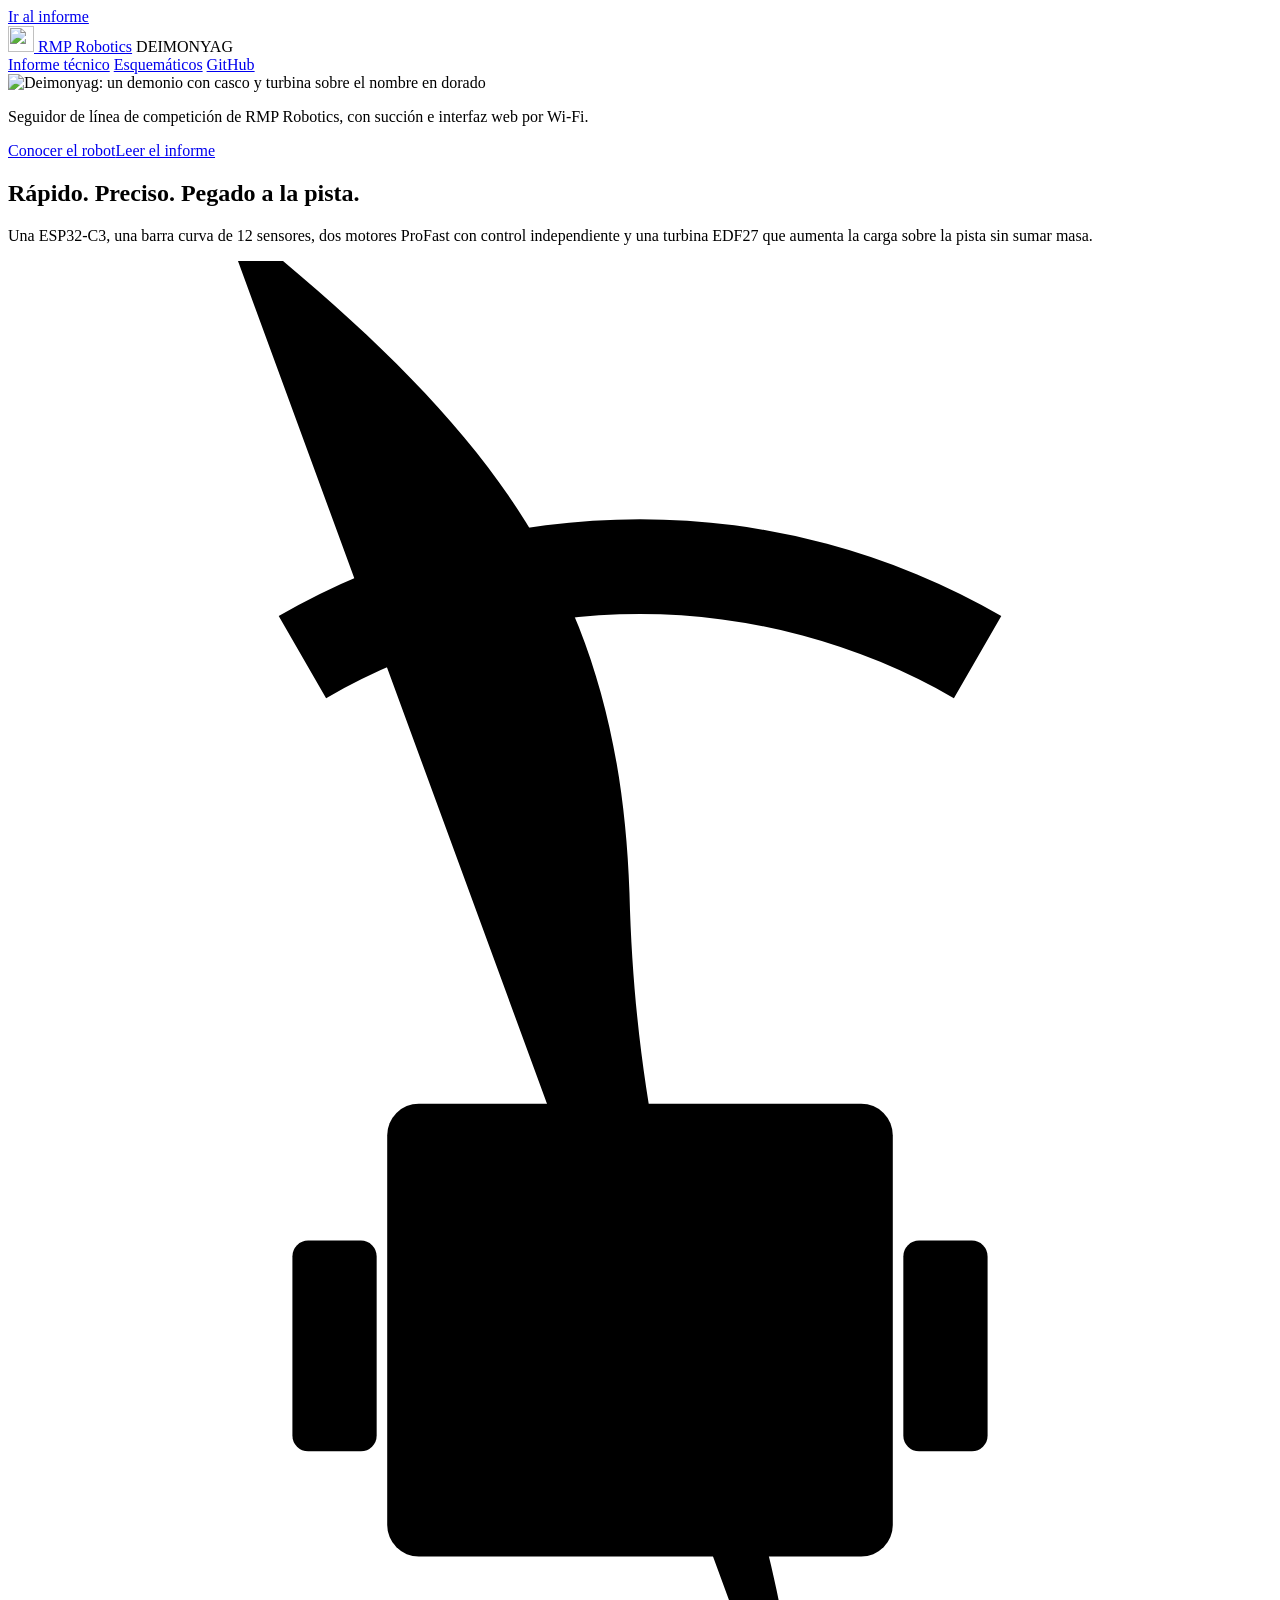
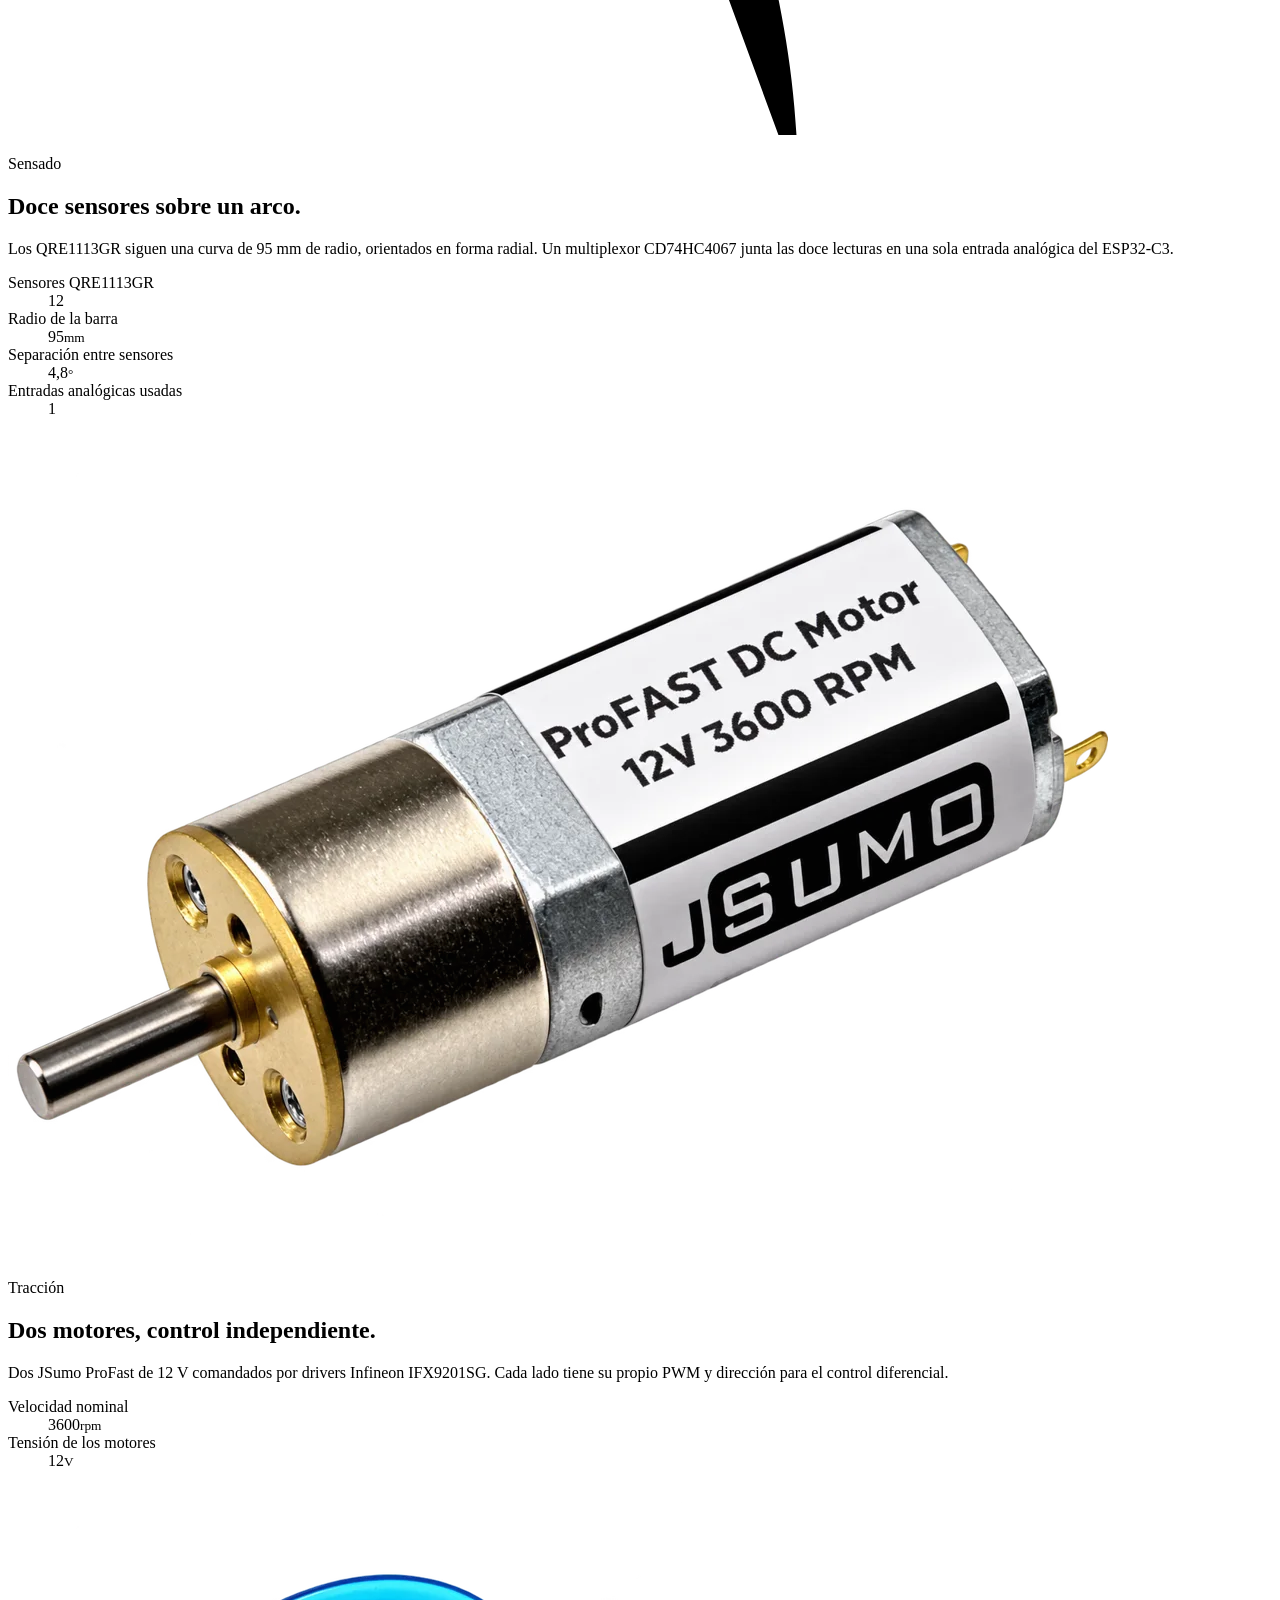
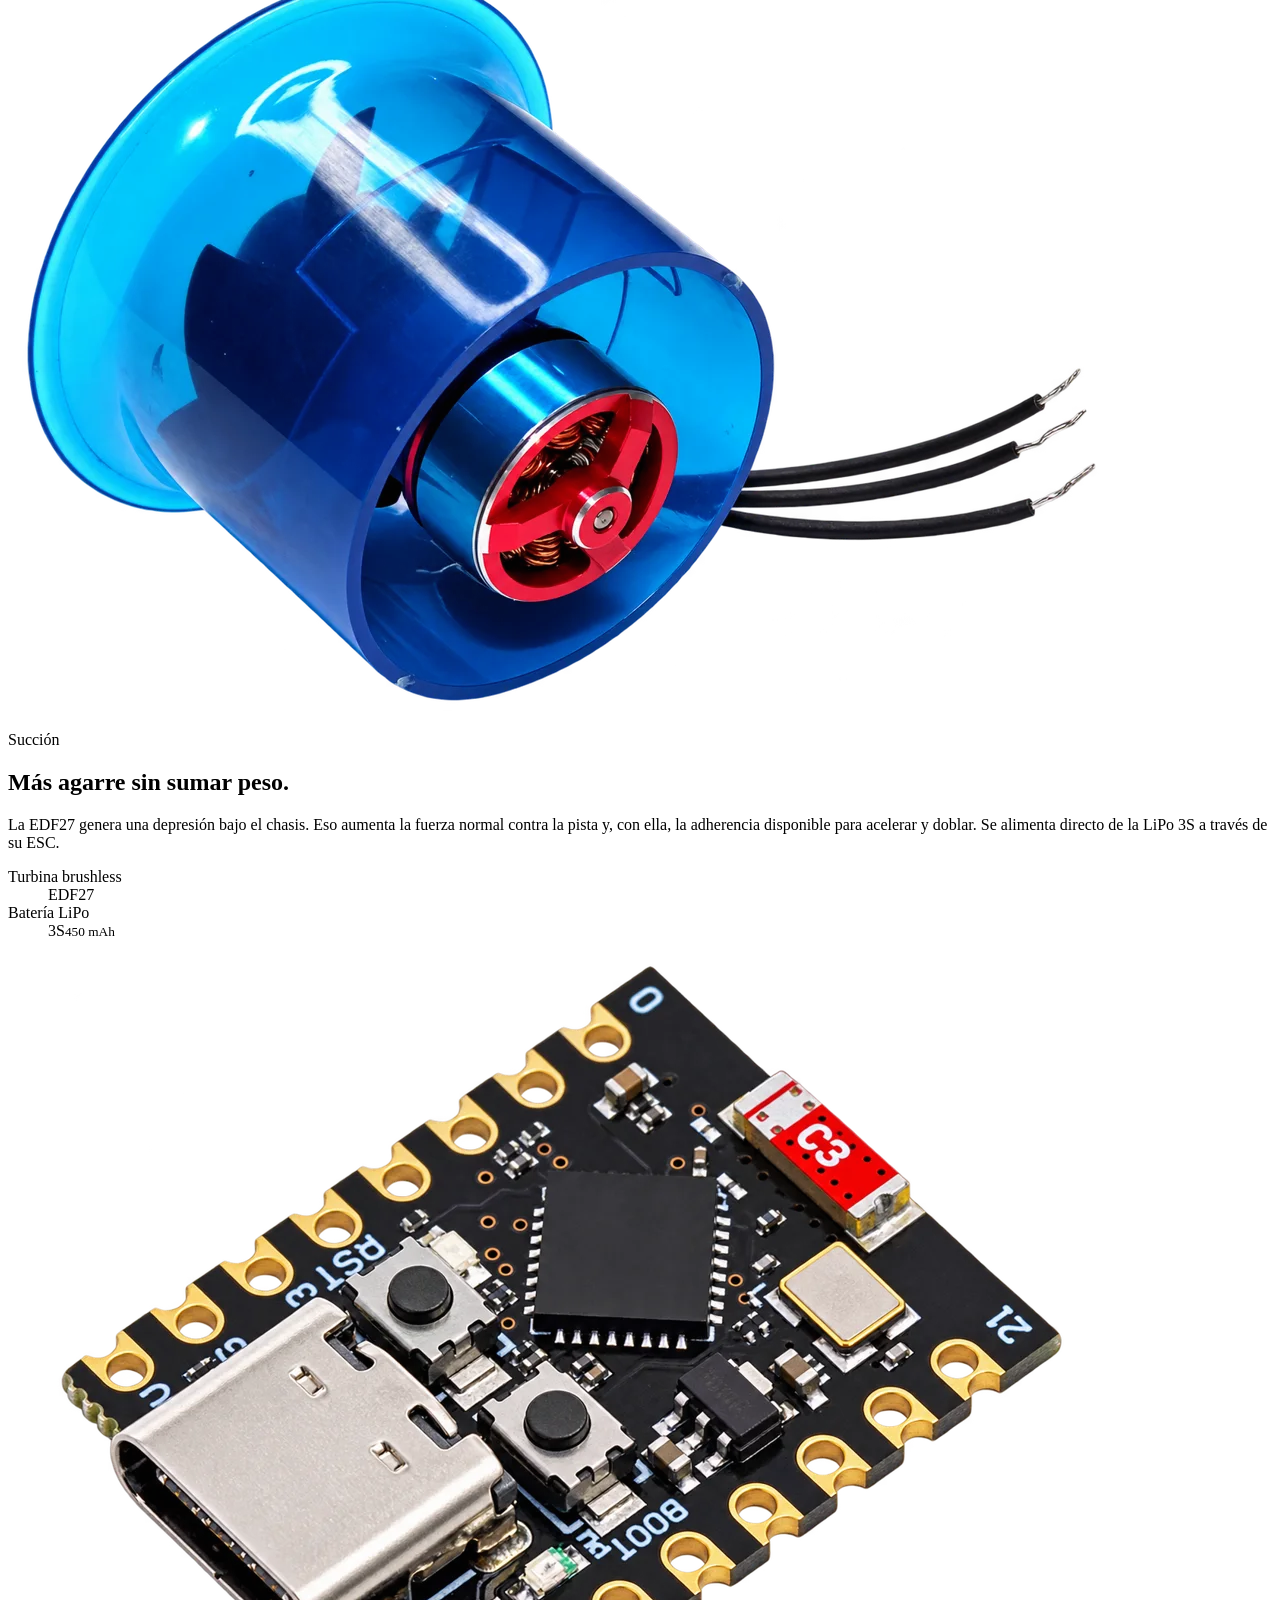
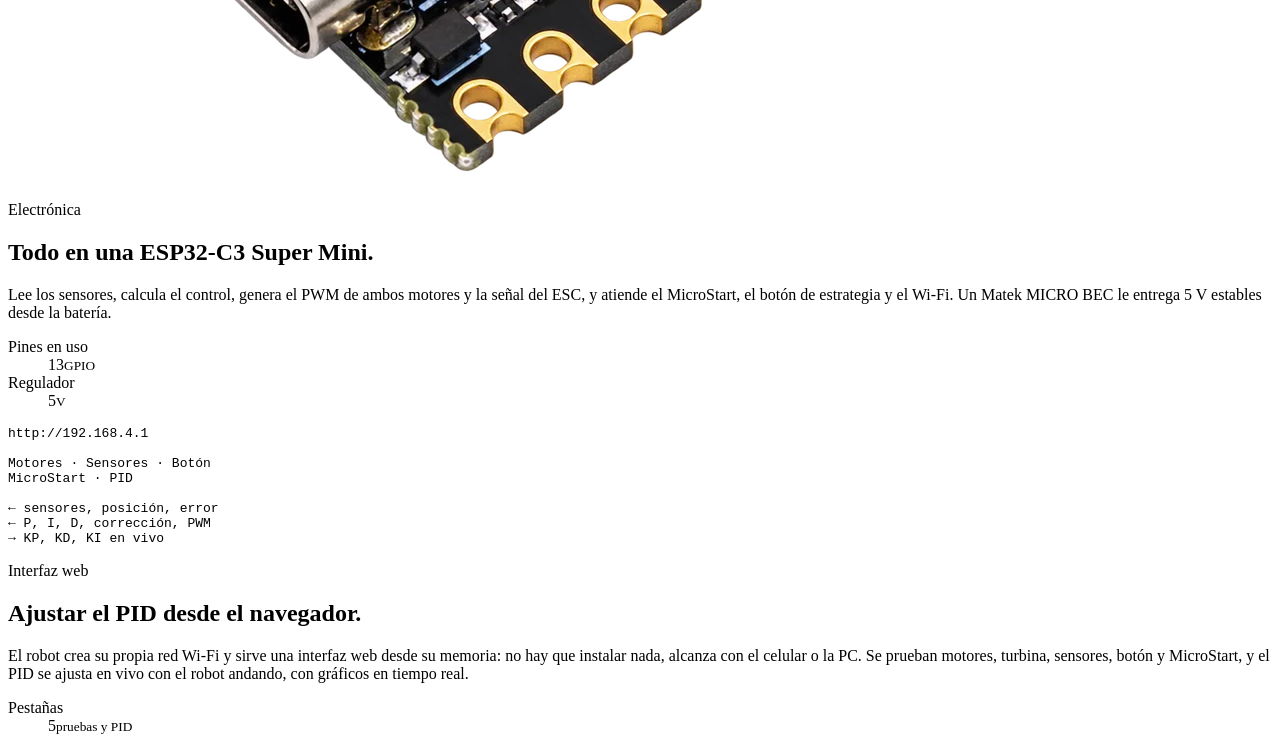
==== commit 6681a712: "Unificar el visor de esquemáticos con la estética de RMP Robotics schematics.html se genera desde sr" ====
--- a/robot.html
+++ b/robot.html
@@ -6,7 +6,7 @@
   <meta http-equiv="refresh" content="0; url=./#informe">
   <link rel="canonical" href="https://srampello.github.io/RMP_Deimonyag/">
 </head>
-<body>
-  <p>La información técnica de Deimonyag se movió a <a href="./#informe">la página principal del robot</a>.</p>
+<body style="background:#000;color:#ecebf0;font-family:system-ui,sans-serif">
+  <p>La información técnica de Deimonyag se movió a <a style="color:#a77cff" href="./#informe">la página principal del robot</a>.</p>
 </body>
 </html>
